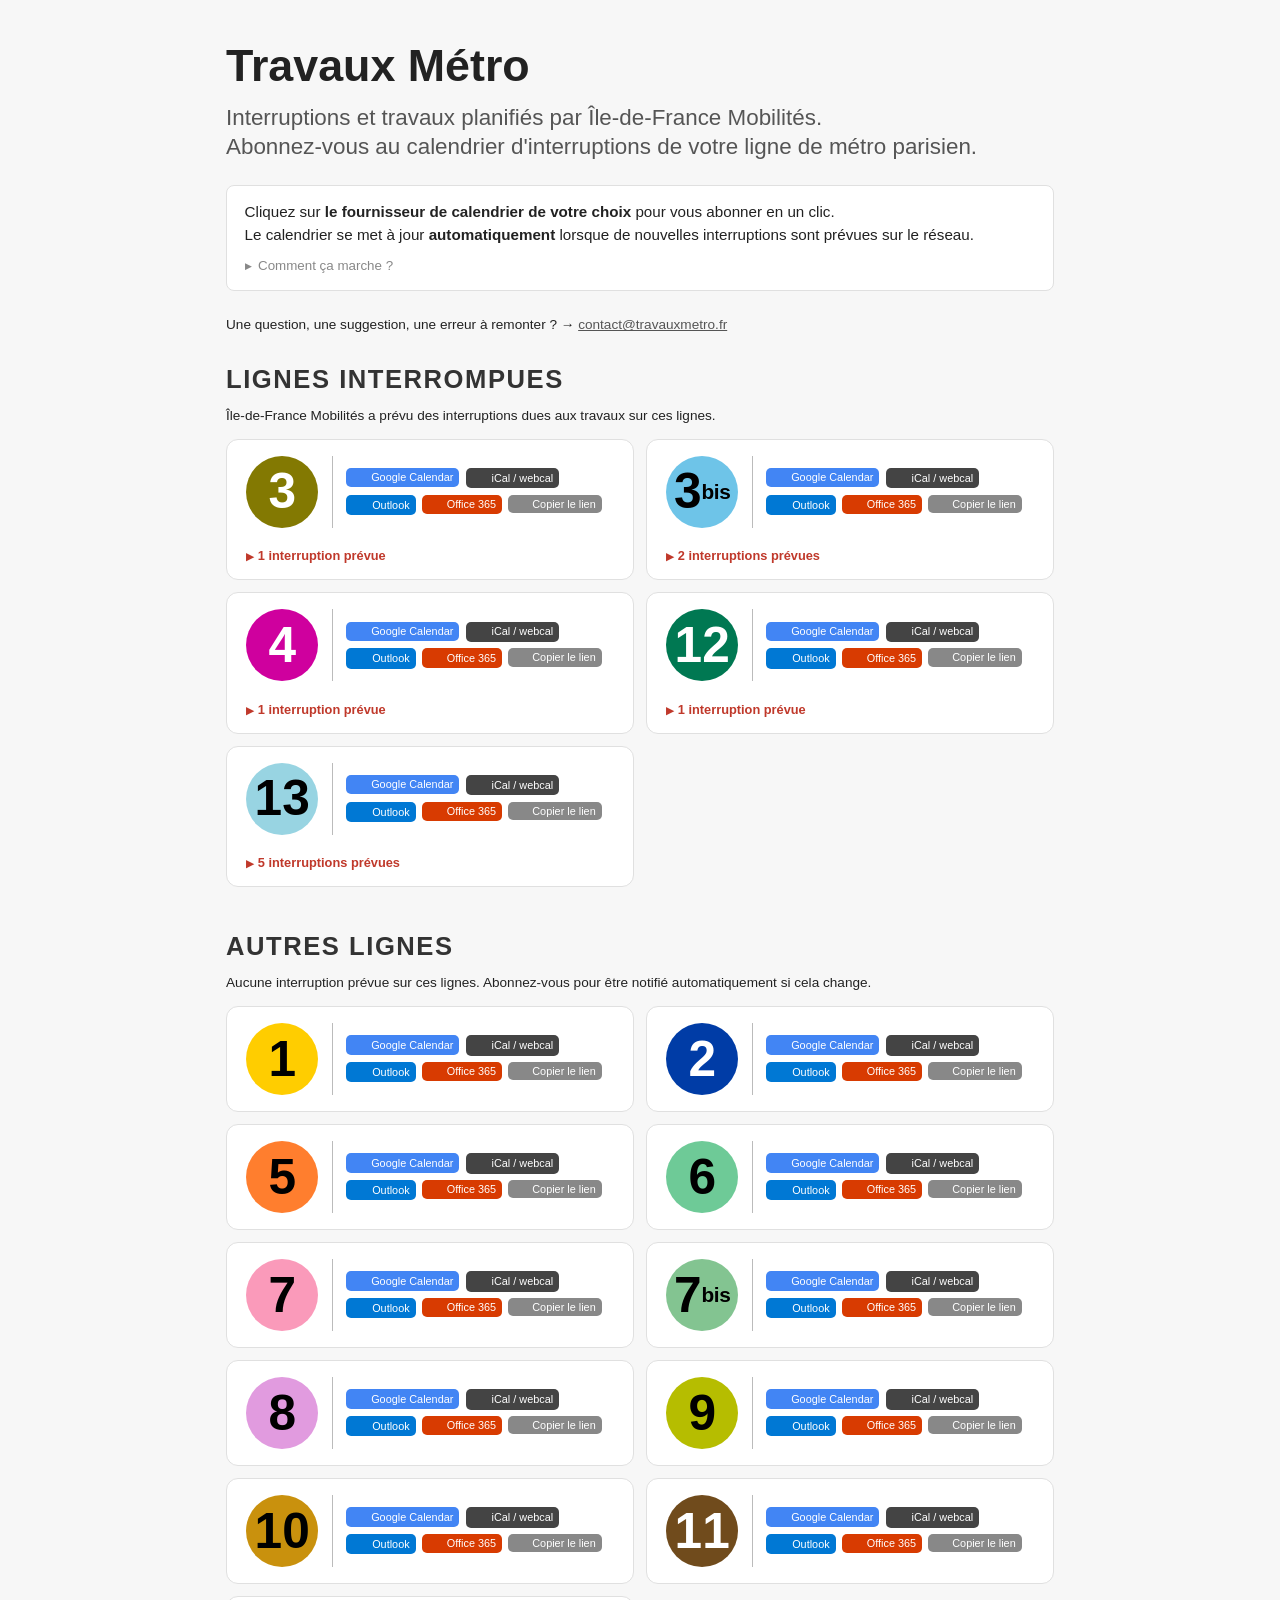
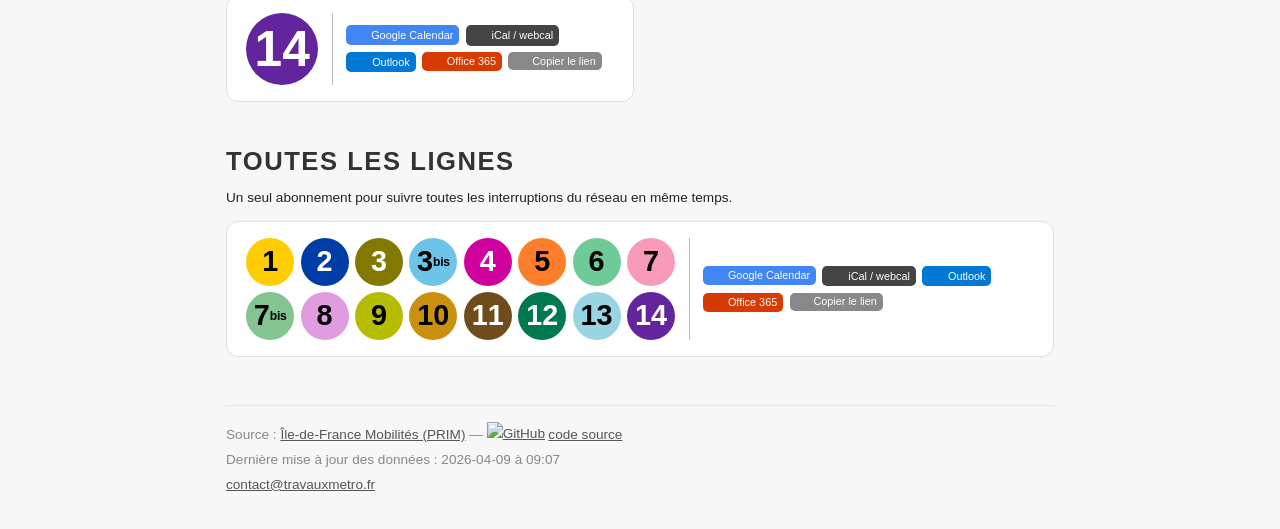
==== public/index.html @ 28d1d3bb "chore: update disruptions 2026-04-09" ====
<!DOCTYPE html>
<html lang="fr">
<head>
  <meta charset="UTF-8">
  <meta name="viewport" content="width=device-width, initial-scale=1.0">
  <title>Travaux Métro à Paris</title>
  <meta name="description" content="Abonnez-vous aux interruptions et travaux planifiés du métro parisien. Calendrier mis à jour automatiquement et quotidiennement pour chaque ligne.">
  <meta name="theme-color" content="#003CA6">
  <link rel="canonical" href="https://travauxmetro.fr/">
  <meta property="og:title" content="Travaux Métro à Paris">
  <meta property="og:description" content="Abonnez-vous aux interruptions et travaux planifiés du métro parisien. Calendrier mis à jour automatiquement et quotidiennement pour chaque ligne.">
  <meta property="og:url" content="https://travauxmetro.fr/">
  <meta property="og:type" content="website">
  <link rel="sitemap" type="application/xml" href="/sitemap.xml">
  <script type="application/ld+json">
  {
    "@context": "https://schema.org",
    "@type": "WebApplication",
    "name": "Travaux Métro Paris",
    "url": "https://travauxmetro.fr",
    "description": "Abonnez-vous aux interruptions et travaux planifiés du métro parisien. Calendrier mis à jour automatiquement et quotidiennement pour chaque ligne.",
    "applicationCategory": "UtilitiesApplication",
    "operatingSystem": "All",
    "offers": { "@type": "Offer", "price": "0", "priceCurrency": "EUR" },
    "inLanguage": "fr",
    "dateModified": "2026-04-09"
  }
  </script>
  <link rel="icon" type="image/svg+xml" href="/favicon/favicon.svg"><link rel="icon" type="image/png" sizes="96x96" href="/favicon/favicon-96x96.png"><link rel="icon" type="image/x-icon" href="/favicon/favicon.ico"><link rel="apple-touch-icon" sizes="180x180" href="/favicon/apple-touch-icon.png"><link rel="manifest" href="/favicon/site.webmanifest">
  <script defer src="https://cloud.umami.is/script.js" data-website-id="ef00b128-53c5-49eb-a0e9-e4da83748a67"></script>
  <style>
    *, *::before, *::after { box-sizing: border-box; }
    body { font-family: -apple-system, BlinkMacSystemFont, "Segoe UI", sans-serif; max-width: 860px; margin: 2rem auto; padding: 0 1rem; color: #222; line-height: 1.5; background: #f7f7f7; }
    h1 { margin-bottom: .25rem; font-size: 2.8rem; }
    .subtitle { color: #555; margin-top: 0; margin-bottom: 1.5rem; font-size: 1.40rem; line-height: 1.3; }
    .meta { color: #888; font-size: .85em; }
    .intro { background: #fff; border: 1px solid #e0e0e0; border-radius: 8px; padding: .9rem 1.1rem; margin-bottom: 1.5rem; font-size: .95em; }
    a { color: #555; }
    a { color: #555; }
    footer { margin-top: 3rem; color: #888; font-size: .85em; border-top: 1px solid #e8e8e8; padding-top: 1rem; line-height: 1.8; }
    .badge { display: inline-flex; align-items: center; justify-content: center; border-radius: 50%; font-weight: 700; font-size: 3.1rem; width: 4.5rem; height: 4.5rem; flex-shrink: 0; }
    .line-header { display: flex; align-items: center; gap: .85rem; }
    .line-vsep { width: 1px; background: #bbb; align-self: stretch; flex-shrink: 0; min-height: 2rem; }
    .line-actions { display: flex; align-items: flex-start; align-content: flex-start; gap: .4rem; flex-wrap: wrap; flex: 1; }
    .sub-btn.copy { background: #888; color: #fff; }
    .sub-btn.copy:hover { background: #666; }
    .sub-btn.copy.copied { background: #2e7d32; justify-content: center; }
    .sub-btn { display: inline-flex; align-items: center; cursor: pointer; border: none; border-radius: 5px; padding: .2em .55em; font-size: .68em; margin: 0; text-decoration: none; white-space: nowrap; font-family: inherit; line-height: 1; }
    .sub-btn.webcal { background: #444; color: #fff; }
    .sub-btn.webcal:hover { background: #222; }
    .sub-btn.outlook { background: #0078d4; color: #fff; }
    .sub-btn.outlook:hover { background: #005fa3; }
    .sub-btn.o365 { background: #D83B01; color: #fff; }
    .sub-btn.o365:hover { background: #b03000; }
    .sub-btn.google { background: #4285F4; color: #fff; }
    .sub-btn.google:hover { background: #2b6fd4; }
    .section-title { font-size: 1.6rem; font-weight: 700; color: #333; text-transform: uppercase; letter-spacing: .06em; margin: 1.5rem 0 .75rem; }
    .lines-grid { display: grid; grid-template-columns: repeat(2, 1fr); gap: .75rem; }
    @media (max-width: 600px) { .lines-grid { grid-template-columns: 1fr; } }
    .line-row { background: #fff; border: 1px solid #e0e0e0; border-radius: 12px; padding: 1rem 1.2rem; }
    .section-note { font-size: .85em; color: #222; margin: -.25rem 0 .75rem; }
    .contact-hint { font-size: .85em; color: #222; margin: 0 0 1.5rem; }
    .quiet { color: #aaa; font-size: .85em; margin: .5rem 0 0; }
    details { margin-top: .6rem; }
    details summary { cursor: pointer; font-size: .88em; color: #555; font-weight: 600; list-style: none; display: flex; align-items: center; gap: .4rem; user-select: none; }
    details summary::before { content: "▶"; font-size: .7em; transition: transform .15s; }
    details[open] summary::before { transform: rotate(90deg); }
    @keyframes redglow { 0%, 100% { color: #8b1a1a; } 50% { color: #e53935; } }
    .dis-btn { background: none; border: none; cursor: pointer; font-family: inherit; font-size: .8em; font-weight: 600; color: #c0392b; padding: 1.6em 0 0; display: block; animation: redglow 3s ease-in-out infinite; }
    .dis-btn:hover { text-decoration: underline; }
    .dis-dialog { border: none; border-radius: 14px; padding: 1.5rem; max-width: 640px; width: calc(100vw - 2rem); box-shadow: 0 8px 40px rgba(0,0,0,.18); position: fixed; inset: 0; margin: auto; height: fit-content; overflow-y: auto; max-height: 90vh; overscroll-behavior: contain; -webkit-overflow-scrolling: touch; }
    .dis-dialog[open] { animation: dialogIn .25s cubic-bezier(0.16,1,0.3,1) forwards; }
    @keyframes dialogIn { from { opacity: 0; transform: scale(.95); } to { opacity: 1; transform: scale(1); } }
    .dis-dialog::backdrop { background: rgba(0,0,0,.45); animation: backdropIn .25s ease forwards; }
    @keyframes backdropIn { from { opacity: 0; } to { opacity: 1; } }
    .dis-close { position: absolute; top: .85rem; right: .85rem; background: none; border: none; cursor: pointer; font-size: 1.4rem; color: #999; padding: .2rem .45rem; border-radius: 5px; line-height: 1; }
    .dis-close:hover { background: #f0f0f0; color: #333; }
    .dis-dialog-title { font-weight: 700; font-size: 1.05rem; margin: 0 0 .1rem; color: #333; }
    .dis-dialog-subtitle { font-size: .9rem; color: #666; margin: 0 0 1rem; }
    .cards { display: grid; grid-template-columns: repeat(auto-fill, minmax(260px, 1fr)); gap: .75rem; }
    .dis-card { background: #fafafa; border: 1px solid #e8e8e8; border-radius: 10px; padding: .9rem; }
    .card-title { font-weight: 600; font-size: .9em; margin-bottom: .4rem; }
    .period { font-size: .8em; color: #555; margin: .15rem 0; }
    .stops { font-size: .8em; color: #333; margin-top: .35rem; }
    .message { font-size: .78em; color: #666; margin-top: .45rem; border-top: 1px solid #eee; padding-top: .35rem; white-space: pre-wrap; }
    .note { font-size: .82em; color: #666; font-style: italic; margin: .5rem 0 .5rem; }
    .all-badges { display: grid; grid-template-columns: repeat(8, auto); gap: .4rem; margin-bottom: 0; justify-content: start; }
    .all-badges .badge { width: 3rem; height: 3rem; font-size: 1.8rem; }
    @media (max-width: 600px) { .all-badges { grid-template-columns: repeat(4, auto); gap: .3rem; } .all-badges .badge { width: 2.4rem; height: 2.4rem; font-size: 1.3rem; } }
    section { margin-bottom: 2.5rem; }
    @keyframes fadein { from { opacity: 0; transform: translateY(-8px); } to { opacity: 1; transform: translateY(0); } }
    .dis-dialog .cards, .dis-dialog .note { animation: fadein .2s ease; }
  </style>
</head>
<body>
  <h1>Travaux Métro</h1>
  <p class="subtitle">Interruptions et travaux planifiés par Île-de-France Mobilités.</br>Abonnez-vous au calendrier d'interruptions de votre ligne de métro parisien.</p>

  <div class="intro">
    Cliquez sur <strong>le fournisseur de calendrier de votre choix</strong> pour vous abonner en un clic.</br>
    Le calendrier se met à jour <strong>automatiquement</strong> lorsque de nouvelles interruptions sont prévues sur le réseau.
    <details style="margin-top:.6rem">
      <summary style="color:#888;font-weight:500">Comment ça marche ?</summary>
      <p style="margin:.5rem 0 0;font-size:.88em;color:#555">
        Un abonnement <a href="https://fr.wikipedia.org/wiki/ICalendar" target="_blank" rel="noopener" style="color:#555">iCalendar (aussi abrégé iCal)</a> est un calendrier en lecture seule hébergé sur Internet que votre application de calendrier récupère à intervale régulier.
        Les événements apparaissent directement dans votre agenda, sans compte supplémentaire à créer.
        Dès que de nouvelles interruptions sont prévues et publiées par Île-de-France Mobilités, elles se synchronisent automatiquement.
      </p>
    </details>
  </div>

  <p class="contact-hint">Une question, une suggestion, une erreur à remonter ? <span style="white-space:nowrap">→ <a href="mailto:contact@travauxmetro.fr">contact@travauxmetro.fr</a></span></p>

  
  <section>
    <h2 class="section-title">Lignes interrompues</h2>
    <p class="section-note">Île-de-France Mobilités a prévu des interruptions dues aux travaux sur ces lignes.</p>
    <div class="lines-grid">
    <div class="line-row" data-line="3">
      <div class="line-header">
        <span class="badge" style="background:#837902;color:#FFFFFF">3</span>
        <div class="line-vsep"></div>
        <div class="line-actions"><a class="sub-btn google" href="https://calendar.google.com/calendar/render?cid=webcal%3A%2F%2Ftravauxmetro.fr%2Fligne-3.ics" target="_blank" rel="noopener" data-umami-event="subscribe-google" data-umami-event-line="3"><img src="/icons/googlecalendar.svg" width="15" height="15" alt="" style="margin-right:.35em;flex-shrink:0">Google Calendar</a><a class="sub-btn webcal" href="webcal://travauxmetro.fr/ligne-3.ics" data-umami-event="subscribe-webcal" data-umami-event-line="3"><img src="/icons/apple.svg" width="16" height="16" alt="" style="margin-right:.35em;flex-shrink:0">iCal / webcal</a><a class="sub-btn outlook" href="https://outlook.live.com/calendar/0/addfromweb?url=https%3A%2F%2Ftravauxmetro.fr%2Fligne-3.ics" target="_blank" rel="noopener" data-umami-event="subscribe-outlook" data-umami-event-line="3"><img src="/icons/outlook.svg" width="16" height="16" alt="" style="margin-right:.35em;flex-shrink:0">Outlook</a><a class="sub-btn o365" href="https://outlook.office.com/calendar/addfromweb?url=https%3A%2F%2Ftravauxmetro.fr%2Fligne-3.ics" target="_blank" rel="noopener" data-umami-event="subscribe-o365" data-umami-event-line="3"><img src="/icons/office365.svg" width="15" height="15" alt="" style="margin-right:.35em;flex-shrink:0">Office 365</a><button class="sub-btn copy" onclick="copyUrl('https://travauxmetro.fr/ligne-3.ics',this)" data-umami-event="copy-url" data-umami-event-line="3"><img src="/icons/copy.svg" width="14" height="14" alt="" style="margin-right:.35em;flex-shrink:0">Copier le lien</button></div>
      </div>
      <button class="dis-btn" data-dialog="dis-3" data-umami-event="accordion-open" data-umami-event-line="3"><span style="font-size:.8em">▶</span> 1 interruption prévue</button>
    <dialog id="dis-3" class="dis-dialog">
      <button class="dis-close" autofocus onclick="this.closest('dialog').close()">✕</button>
      <p class="dis-dialog-title">Ligne 3</p>
      <p class="dis-dialog-subtitle">1 interruption prévue</p>
      <div class="cards">
          <div class="dis-card">
            <div class="card-title">Métro 3 : Travaux - Trafic interrompu</div>
            <div class="period">📅 08-04-2026 → 12-05-2026</div><div class="stops">🚉 Gallieni, Gambetta, Porte de Bagnolet</div><div class="message">Jusqu'au 12 mai inclus, le trafic est interrompu entre Gallieni et Gambetta en raison de travaux. Bus de remplacement.</div>
          </div></div>
    </dialog>
    </div>
    <div class="line-row" data-line="3B">
      <div class="line-header">
        <span class="badge" style="background:#6EC4E8;color:#000000">3<span style="font-size:.42em;letter-spacing:-.02em">bis</span></span>
        <div class="line-vsep"></div>
        <div class="line-actions"><a class="sub-btn google" href="https://calendar.google.com/calendar/render?cid=webcal%3A%2F%2Ftravauxmetro.fr%2Fligne-3B.ics" target="_blank" rel="noopener" data-umami-event="subscribe-google" data-umami-event-line="3B"><img src="/icons/googlecalendar.svg" width="15" height="15" alt="" style="margin-right:.35em;flex-shrink:0">Google Calendar</a><a class="sub-btn webcal" href="webcal://travauxmetro.fr/ligne-3B.ics" data-umami-event="subscribe-webcal" data-umami-event-line="3B"><img src="/icons/apple.svg" width="16" height="16" alt="" style="margin-right:.35em;flex-shrink:0">iCal / webcal</a><a class="sub-btn outlook" href="https://outlook.live.com/calendar/0/addfromweb?url=https%3A%2F%2Ftravauxmetro.fr%2Fligne-3B.ics" target="_blank" rel="noopener" data-umami-event="subscribe-outlook" data-umami-event-line="3B"><img src="/icons/outlook.svg" width="16" height="16" alt="" style="margin-right:.35em;flex-shrink:0">Outlook</a><a class="sub-btn o365" href="https://outlook.office.com/calendar/addfromweb?url=https%3A%2F%2Ftravauxmetro.fr%2Fligne-3B.ics" target="_blank" rel="noopener" data-umami-event="subscribe-o365" data-umami-event-line="3B"><img src="/icons/office365.svg" width="15" height="15" alt="" style="margin-right:.35em;flex-shrink:0">Office 365</a><button class="sub-btn copy" onclick="copyUrl('https://travauxmetro.fr/ligne-3B.ics',this)" data-umami-event="copy-url" data-umami-event-line="3B"><img src="/icons/copy.svg" width="14" height="14" alt="" style="margin-right:.35em;flex-shrink:0">Copier le lien</button></div>
      </div>
      <button class="dis-btn" data-dialog="dis-3B" data-umami-event="accordion-open" data-umami-event-line="3B"><span style="font-size:.8em">▶</span> 2 interruptions prévues</button>
    <dialog id="dis-3B" class="dis-dialog">
      <button class="dis-close" autofocus onclick="this.closest('dialog').close()">✕</button>
      <p class="dis-dialog-title">Ligne 3B</p>
      <p class="dis-dialog-subtitle">2 interruptions prévues</p>
      <div class="cards">
          <div class="dis-card">
            <div class="card-title">Métro 3B : Travaux - Trafic interrompu</div>
            <div class="period">📅 12-04-2026 22:15 → 13-04-2026 02:00</div><div class="period">📅 19-04-2026 22:15 → 20-04-2026 02:00</div><div class="period">📅 26-04-2026 22:15 → 27-04-2026 02:00</div><div class="period">📅 03-05-2026 22:15 → 04-05-2026 02:00</div><div class="period">📅 10-05-2026 22:15 → 11-05-2026 02:00</div><div class="message">Du 12 avril au 10 mai inclus, le dimanche dès 22:15, le trafic sera interrompu sur toute la ligne en raison de travaux.</div>
          </div>
          <div class="dis-card">
            <div class="card-title">Métro 3B : Travaux - Trafic interrompu</div>
            <div class="period">📅 16-05-2026 → 21-05-2026</div><div class="message">Du 16 mai au 21 mai inclus, le trafic sera interrompu sur toute la ligne en raison de travaux.</div>
          </div></div>
    </dialog>
    </div>
    <div class="line-row" data-line="4">
      <div class="line-header">
        <span class="badge" style="background:#CF009E;color:#FFFFFF">4</span>
        <div class="line-vsep"></div>
        <div class="line-actions"><a class="sub-btn google" href="https://calendar.google.com/calendar/render?cid=webcal%3A%2F%2Ftravauxmetro.fr%2Fligne-4.ics" target="_blank" rel="noopener" data-umami-event="subscribe-google" data-umami-event-line="4"><img src="/icons/googlecalendar.svg" width="15" height="15" alt="" style="margin-right:.35em;flex-shrink:0">Google Calendar</a><a class="sub-btn webcal" href="webcal://travauxmetro.fr/ligne-4.ics" data-umami-event="subscribe-webcal" data-umami-event-line="4"><img src="/icons/apple.svg" width="16" height="16" alt="" style="margin-right:.35em;flex-shrink:0">iCal / webcal</a><a class="sub-btn outlook" href="https://outlook.live.com/calendar/0/addfromweb?url=https%3A%2F%2Ftravauxmetro.fr%2Fligne-4.ics" target="_blank" rel="noopener" data-umami-event="subscribe-outlook" data-umami-event-line="4"><img src="/icons/outlook.svg" width="16" height="16" alt="" style="margin-right:.35em;flex-shrink:0">Outlook</a><a class="sub-btn o365" href="https://outlook.office.com/calendar/addfromweb?url=https%3A%2F%2Ftravauxmetro.fr%2Fligne-4.ics" target="_blank" rel="noopener" data-umami-event="subscribe-o365" data-umami-event-line="4"><img src="/icons/office365.svg" width="15" height="15" alt="" style="margin-right:.35em;flex-shrink:0">Office 365</a><button class="sub-btn copy" onclick="copyUrl('https://travauxmetro.fr/ligne-4.ics',this)" data-umami-event="copy-url" data-umami-event-line="4"><img src="/icons/copy.svg" width="14" height="14" alt="" style="margin-right:.35em;flex-shrink:0">Copier le lien</button></div>
      </div>
      <button class="dis-btn" data-dialog="dis-4" data-umami-event="accordion-open" data-umami-event-line="4"><span style="font-size:.8em">▶</span> 1 interruption prévue</button>
    <dialog id="dis-4" class="dis-dialog">
      <button class="dis-close" autofocus onclick="this.closest('dialog').close()">✕</button>
      <p class="dis-dialog-title">Ligne 4</p>
      <p class="dis-dialog-subtitle">1 interruption prévue</p>
      <div class="cards">
          <div class="dis-card">
            <div class="card-title">Métro 4 : Travaux d'entretien - Trafic interrompu</div>
            <div class="period">📅 20-04-2026 → 01-05-2026</div><div class="message">Du 20 avril au 1er mai inclus, le trafic sera interrompu entre Châtelet et Barbès - Rochechouart en raison de travaux d'entretien.</div>
          </div></div>
    </dialog>
    </div>
    <div class="line-row" data-line="12">
      <div class="line-header">
        <span class="badge" style="background:#007852;color:#FFFFFF">12</span>
        <div class="line-vsep"></div>
        <div class="line-actions"><a class="sub-btn google" href="https://calendar.google.com/calendar/render?cid=webcal%3A%2F%2Ftravauxmetro.fr%2Fligne-12.ics" target="_blank" rel="noopener" data-umami-event="subscribe-google" data-umami-event-line="12"><img src="/icons/googlecalendar.svg" width="15" height="15" alt="" style="margin-right:.35em;flex-shrink:0">Google Calendar</a><a class="sub-btn webcal" href="webcal://travauxmetro.fr/ligne-12.ics" data-umami-event="subscribe-webcal" data-umami-event-line="12"><img src="/icons/apple.svg" width="16" height="16" alt="" style="margin-right:.35em;flex-shrink:0">iCal / webcal</a><a class="sub-btn outlook" href="https://outlook.live.com/calendar/0/addfromweb?url=https%3A%2F%2Ftravauxmetro.fr%2Fligne-12.ics" target="_blank" rel="noopener" data-umami-event="subscribe-outlook" data-umami-event-line="12"><img src="/icons/outlook.svg" width="16" height="16" alt="" style="margin-right:.35em;flex-shrink:0">Outlook</a><a class="sub-btn o365" href="https://outlook.office.com/calendar/addfromweb?url=https%3A%2F%2Ftravauxmetro.fr%2Fligne-12.ics" target="_blank" rel="noopener" data-umami-event="subscribe-o365" data-umami-event-line="12"><img src="/icons/office365.svg" width="15" height="15" alt="" style="margin-right:.35em;flex-shrink:0">Office 365</a><button class="sub-btn copy" onclick="copyUrl('https://travauxmetro.fr/ligne-12.ics',this)" data-umami-event="copy-url" data-umami-event-line="12"><img src="/icons/copy.svg" width="14" height="14" alt="" style="margin-right:.35em;flex-shrink:0">Copier le lien</button></div>
      </div>
      <button class="dis-btn" data-dialog="dis-12" data-umami-event="accordion-open" data-umami-event-line="12"><span style="font-size:.8em">▶</span> 1 interruption prévue</button>
    <dialog id="dis-12" class="dis-dialog">
      <button class="dis-close" autofocus onclick="this.closest('dialog').close()">✕</button>
      <p class="dis-dialog-title">Ligne 12</p>
      <p class="dis-dialog-subtitle">1 interruption prévue</p>
      <div class="cards">
          <div class="dis-card">
            <div class="card-title">Métro 12 : Travaux de modernisation - Trafic interrompu</div>
            <div class="period">📅 05-04-2026 22:00 → 06-04-2026 02:00</div><div class="period">📅 12-04-2026 22:00 → 13-04-2026 02:00</div><div class="message">Jusqu'au 12 avril inclus, le dimanche dès 22:00, le trafic est interrompu sur toute la ligne en raison de travaux de modernisation.</div>
          </div></div>
    </dialog>
    </div>
    <div class="line-row" data-line="13">
      <div class="line-header">
        <span class="badge" style="background:#98D4E2;color:#000000">13</span>
        <div class="line-vsep"></div>
        <div class="line-actions"><a class="sub-btn google" href="https://calendar.google.com/calendar/render?cid=webcal%3A%2F%2Ftravauxmetro.fr%2Fligne-13.ics" target="_blank" rel="noopener" data-umami-event="subscribe-google" data-umami-event-line="13"><img src="/icons/googlecalendar.svg" width="15" height="15" alt="" style="margin-right:.35em;flex-shrink:0">Google Calendar</a><a class="sub-btn webcal" href="webcal://travauxmetro.fr/ligne-13.ics" data-umami-event="subscribe-webcal" data-umami-event-line="13"><img src="/icons/apple.svg" width="16" height="16" alt="" style="margin-right:.35em;flex-shrink:0">iCal / webcal</a><a class="sub-btn outlook" href="https://outlook.live.com/calendar/0/addfromweb?url=https%3A%2F%2Ftravauxmetro.fr%2Fligne-13.ics" target="_blank" rel="noopener" data-umami-event="subscribe-outlook" data-umami-event-line="13"><img src="/icons/outlook.svg" width="16" height="16" alt="" style="margin-right:.35em;flex-shrink:0">Outlook</a><a class="sub-btn o365" href="https://outlook.office.com/calendar/addfromweb?url=https%3A%2F%2Ftravauxmetro.fr%2Fligne-13.ics" target="_blank" rel="noopener" data-umami-event="subscribe-o365" data-umami-event-line="13"><img src="/icons/office365.svg" width="15" height="15" alt="" style="margin-right:.35em;flex-shrink:0">Office 365</a><button class="sub-btn copy" onclick="copyUrl('https://travauxmetro.fr/ligne-13.ics',this)" data-umami-event="copy-url" data-umami-event-line="13"><img src="/icons/copy.svg" width="14" height="14" alt="" style="margin-right:.35em;flex-shrink:0">Copier le lien</button></div>
      </div>
      <button class="dis-btn" data-dialog="dis-13" data-umami-event="accordion-open" data-umami-event-line="13"><span style="font-size:.8em">▶</span> 5 interruptions prévues</button>
    <dialog id="dis-13" class="dis-dialog">
      <button class="dis-close" autofocus onclick="this.closest('dialog').close()">✕</button>
      <p class="dis-dialog-title">Ligne 13</p>
      <p class="dis-dialog-subtitle">5 interruptions prévues</p>
      <div class="cards">
          <div class="dis-card">
            <div class="card-title">Métro 13 : Travaux - Trafic interrompu</div>
            <div class="period">📅 03-05-2026 04:45 → 03-05-2026 12:00</div><div class="message">Les dimanches 3 et 17 mai ainsi que les 7 et 28 juin, jusqu'à 12 heures, le trafic est interrompu sur l'ensemble de la ligne en raison de travaux de modernisation.</div>
          </div>
          <div class="dis-card">
            <div class="card-title">Métro 13 : Travaux - Trafic interrompu</div>
            <div class="period">📅 28-06-2026 04:45 → 28-06-2026 12:00</div><div class="message">Le 28 juin jusqu'à 12:00, le trafic sera interrompu sur toute la ligne en raison de travaux.</div>
          </div>
          <div class="dis-card">
            <div class="card-title">Métro 13 : Travaux - Trafic interrompu</div>
            <div class="period">📅 17-05-2026 04:45 → 17-05-2026 12:00</div><div class="message">Le dimanche 17 mai ainsi que les 7 et 28 juin, jusqu'à 12 heures, le trafic est interrompu sur l'ensemble de la ligne en raison de travaux de modernisation.</div>
          </div>
          <div class="dis-card">
            <div class="card-title">Métro 13 : Travaux de modernisation - Arrêt non desservi</div>
            <div class="period">📅 09-04-2026 → 12-04-2026</div><div class="stops">🚉 Plaisance</div><div class="message">Jusqu'au 12 avril inclus, l'arrêt n'est pas desservi à Plaisance en raison de travaux de modernisation</div>
          </div>
          <div class="dis-card">
            <div class="card-title">Métro 13 : Travaux - Trafic interrompu</div>
            <div class="period">📅 07-06-2026 04:45 → 07-06-2026 12:00</div><div class="message">Les dimanches 7 et 28 juin, jusqu'à 12 heures, le trafic est interrompu sur l'ensemble de la ligne en raison de travaux de modernisation.</div>
          </div></div>
    </dialog>
    </div></div>
  </section>
  
  <section>
    <h2 class="section-title">Autres lignes</h2>
    <p class="section-note">Aucune interruption prévue sur ces lignes. Abonnez-vous pour être notifié automatiquement si cela change.</p>
    <div class="lines-grid">
    <div class="line-row">
      <div class="line-header">
        <span class="badge" style="background:#FFCD00;color:#000000">1</span>
        <div class="line-vsep"></div>
        <div class="line-actions"><a class="sub-btn google" href="https://calendar.google.com/calendar/render?cid=webcal%3A%2F%2Ftravauxmetro.fr%2Fligne-1.ics" target="_blank" rel="noopener" data-umami-event="subscribe-google" data-umami-event-line="1"><img src="/icons/googlecalendar.svg" width="15" height="15" alt="" style="margin-right:.35em;flex-shrink:0">Google Calendar</a><a class="sub-btn webcal" href="webcal://travauxmetro.fr/ligne-1.ics" data-umami-event="subscribe-webcal" data-umami-event-line="1"><img src="/icons/apple.svg" width="16" height="16" alt="" style="margin-right:.35em;flex-shrink:0">iCal / webcal</a><a class="sub-btn outlook" href="https://outlook.live.com/calendar/0/addfromweb?url=https%3A%2F%2Ftravauxmetro.fr%2Fligne-1.ics" target="_blank" rel="noopener" data-umami-event="subscribe-outlook" data-umami-event-line="1"><img src="/icons/outlook.svg" width="16" height="16" alt="" style="margin-right:.35em;flex-shrink:0">Outlook</a><a class="sub-btn o365" href="https://outlook.office.com/calendar/addfromweb?url=https%3A%2F%2Ftravauxmetro.fr%2Fligne-1.ics" target="_blank" rel="noopener" data-umami-event="subscribe-o365" data-umami-event-line="1"><img src="/icons/office365.svg" width="15" height="15" alt="" style="margin-right:.35em;flex-shrink:0">Office 365</a><button class="sub-btn copy" onclick="copyUrl('https://travauxmetro.fr/ligne-1.ics',this)" data-umami-event="copy-url" data-umami-event-line="1"><img src="/icons/copy.svg" width="14" height="14" alt="" style="margin-right:.35em;flex-shrink:0">Copier le lien</button></div>
      </div>
    </div>
    <div class="line-row">
      <div class="line-header">
        <span class="badge" style="background:#003CA6;color:#FFFFFF">2</span>
        <div class="line-vsep"></div>
        <div class="line-actions"><a class="sub-btn google" href="https://calendar.google.com/calendar/render?cid=webcal%3A%2F%2Ftravauxmetro.fr%2Fligne-2.ics" target="_blank" rel="noopener" data-umami-event="subscribe-google" data-umami-event-line="2"><img src="/icons/googlecalendar.svg" width="15" height="15" alt="" style="margin-right:.35em;flex-shrink:0">Google Calendar</a><a class="sub-btn webcal" href="webcal://travauxmetro.fr/ligne-2.ics" data-umami-event="subscribe-webcal" data-umami-event-line="2"><img src="/icons/apple.svg" width="16" height="16" alt="" style="margin-right:.35em;flex-shrink:0">iCal / webcal</a><a class="sub-btn outlook" href="https://outlook.live.com/calendar/0/addfromweb?url=https%3A%2F%2Ftravauxmetro.fr%2Fligne-2.ics" target="_blank" rel="noopener" data-umami-event="subscribe-outlook" data-umami-event-line="2"><img src="/icons/outlook.svg" width="16" height="16" alt="" style="margin-right:.35em;flex-shrink:0">Outlook</a><a class="sub-btn o365" href="https://outlook.office.com/calendar/addfromweb?url=https%3A%2F%2Ftravauxmetro.fr%2Fligne-2.ics" target="_blank" rel="noopener" data-umami-event="subscribe-o365" data-umami-event-line="2"><img src="/icons/office365.svg" width="15" height="15" alt="" style="margin-right:.35em;flex-shrink:0">Office 365</a><button class="sub-btn copy" onclick="copyUrl('https://travauxmetro.fr/ligne-2.ics',this)" data-umami-event="copy-url" data-umami-event-line="2"><img src="/icons/copy.svg" width="14" height="14" alt="" style="margin-right:.35em;flex-shrink:0">Copier le lien</button></div>
      </div>
    </div>
    <div class="line-row">
      <div class="line-header">
        <span class="badge" style="background:#FF7E2E;color:#000000">5</span>
        <div class="line-vsep"></div>
        <div class="line-actions"><a class="sub-btn google" href="https://calendar.google.com/calendar/render?cid=webcal%3A%2F%2Ftravauxmetro.fr%2Fligne-5.ics" target="_blank" rel="noopener" data-umami-event="subscribe-google" data-umami-event-line="5"><img src="/icons/googlecalendar.svg" width="15" height="15" alt="" style="margin-right:.35em;flex-shrink:0">Google Calendar</a><a class="sub-btn webcal" href="webcal://travauxmetro.fr/ligne-5.ics" data-umami-event="subscribe-webcal" data-umami-event-line="5"><img src="/icons/apple.svg" width="16" height="16" alt="" style="margin-right:.35em;flex-shrink:0">iCal / webcal</a><a class="sub-btn outlook" href="https://outlook.live.com/calendar/0/addfromweb?url=https%3A%2F%2Ftravauxmetro.fr%2Fligne-5.ics" target="_blank" rel="noopener" data-umami-event="subscribe-outlook" data-umami-event-line="5"><img src="/icons/outlook.svg" width="16" height="16" alt="" style="margin-right:.35em;flex-shrink:0">Outlook</a><a class="sub-btn o365" href="https://outlook.office.com/calendar/addfromweb?url=https%3A%2F%2Ftravauxmetro.fr%2Fligne-5.ics" target="_blank" rel="noopener" data-umami-event="subscribe-o365" data-umami-event-line="5"><img src="/icons/office365.svg" width="15" height="15" alt="" style="margin-right:.35em;flex-shrink:0">Office 365</a><button class="sub-btn copy" onclick="copyUrl('https://travauxmetro.fr/ligne-5.ics',this)" data-umami-event="copy-url" data-umami-event-line="5"><img src="/icons/copy.svg" width="14" height="14" alt="" style="margin-right:.35em;flex-shrink:0">Copier le lien</button></div>
      </div>
    </div>
    <div class="line-row">
      <div class="line-header">
        <span class="badge" style="background:#6ECA97;color:#000000">6</span>
        <div class="line-vsep"></div>
        <div class="line-actions"><a class="sub-btn google" href="https://calendar.google.com/calendar/render?cid=webcal%3A%2F%2Ftravauxmetro.fr%2Fligne-6.ics" target="_blank" rel="noopener" data-umami-event="subscribe-google" data-umami-event-line="6"><img src="/icons/googlecalendar.svg" width="15" height="15" alt="" style="margin-right:.35em;flex-shrink:0">Google Calendar</a><a class="sub-btn webcal" href="webcal://travauxmetro.fr/ligne-6.ics" data-umami-event="subscribe-webcal" data-umami-event-line="6"><img src="/icons/apple.svg" width="16" height="16" alt="" style="margin-right:.35em;flex-shrink:0">iCal / webcal</a><a class="sub-btn outlook" href="https://outlook.live.com/calendar/0/addfromweb?url=https%3A%2F%2Ftravauxmetro.fr%2Fligne-6.ics" target="_blank" rel="noopener" data-umami-event="subscribe-outlook" data-umami-event-line="6"><img src="/icons/outlook.svg" width="16" height="16" alt="" style="margin-right:.35em;flex-shrink:0">Outlook</a><a class="sub-btn o365" href="https://outlook.office.com/calendar/addfromweb?url=https%3A%2F%2Ftravauxmetro.fr%2Fligne-6.ics" target="_blank" rel="noopener" data-umami-event="subscribe-o365" data-umami-event-line="6"><img src="/icons/office365.svg" width="15" height="15" alt="" style="margin-right:.35em;flex-shrink:0">Office 365</a><button class="sub-btn copy" onclick="copyUrl('https://travauxmetro.fr/ligne-6.ics',this)" data-umami-event="copy-url" data-umami-event-line="6"><img src="/icons/copy.svg" width="14" height="14" alt="" style="margin-right:.35em;flex-shrink:0">Copier le lien</button></div>
      </div>
    </div>
    <div class="line-row">
      <div class="line-header">
        <span class="badge" style="background:#FA9ABA;color:#000000">7</span>
        <div class="line-vsep"></div>
        <div class="line-actions"><a class="sub-btn google" href="https://calendar.google.com/calendar/render?cid=webcal%3A%2F%2Ftravauxmetro.fr%2Fligne-7.ics" target="_blank" rel="noopener" data-umami-event="subscribe-google" data-umami-event-line="7"><img src="/icons/googlecalendar.svg" width="15" height="15" alt="" style="margin-right:.35em;flex-shrink:0">Google Calendar</a><a class="sub-btn webcal" href="webcal://travauxmetro.fr/ligne-7.ics" data-umami-event="subscribe-webcal" data-umami-event-line="7"><img src="/icons/apple.svg" width="16" height="16" alt="" style="margin-right:.35em;flex-shrink:0">iCal / webcal</a><a class="sub-btn outlook" href="https://outlook.live.com/calendar/0/addfromweb?url=https%3A%2F%2Ftravauxmetro.fr%2Fligne-7.ics" target="_blank" rel="noopener" data-umami-event="subscribe-outlook" data-umami-event-line="7"><img src="/icons/outlook.svg" width="16" height="16" alt="" style="margin-right:.35em;flex-shrink:0">Outlook</a><a class="sub-btn o365" href="https://outlook.office.com/calendar/addfromweb?url=https%3A%2F%2Ftravauxmetro.fr%2Fligne-7.ics" target="_blank" rel="noopener" data-umami-event="subscribe-o365" data-umami-event-line="7"><img src="/icons/office365.svg" width="15" height="15" alt="" style="margin-right:.35em;flex-shrink:0">Office 365</a><button class="sub-btn copy" onclick="copyUrl('https://travauxmetro.fr/ligne-7.ics',this)" data-umami-event="copy-url" data-umami-event-line="7"><img src="/icons/copy.svg" width="14" height="14" alt="" style="margin-right:.35em;flex-shrink:0">Copier le lien</button></div>
      </div>
    </div>
    <div class="line-row">
      <div class="line-header">
        <span class="badge" style="background:#83C491;color:#000000">7<span style="font-size:.42em;letter-spacing:-.02em">bis</span></span>
        <div class="line-vsep"></div>
        <div class="line-actions"><a class="sub-btn google" href="https://calendar.google.com/calendar/render?cid=webcal%3A%2F%2Ftravauxmetro.fr%2Fligne-7B.ics" target="_blank" rel="noopener" data-umami-event="subscribe-google" data-umami-event-line="7B"><img src="/icons/googlecalendar.svg" width="15" height="15" alt="" style="margin-right:.35em;flex-shrink:0">Google Calendar</a><a class="sub-btn webcal" href="webcal://travauxmetro.fr/ligne-7B.ics" data-umami-event="subscribe-webcal" data-umami-event-line="7B"><img src="/icons/apple.svg" width="16" height="16" alt="" style="margin-right:.35em;flex-shrink:0">iCal / webcal</a><a class="sub-btn outlook" href="https://outlook.live.com/calendar/0/addfromweb?url=https%3A%2F%2Ftravauxmetro.fr%2Fligne-7B.ics" target="_blank" rel="noopener" data-umami-event="subscribe-outlook" data-umami-event-line="7B"><img src="/icons/outlook.svg" width="16" height="16" alt="" style="margin-right:.35em;flex-shrink:0">Outlook</a><a class="sub-btn o365" href="https://outlook.office.com/calendar/addfromweb?url=https%3A%2F%2Ftravauxmetro.fr%2Fligne-7B.ics" target="_blank" rel="noopener" data-umami-event="subscribe-o365" data-umami-event-line="7B"><img src="/icons/office365.svg" width="15" height="15" alt="" style="margin-right:.35em;flex-shrink:0">Office 365</a><button class="sub-btn copy" onclick="copyUrl('https://travauxmetro.fr/ligne-7B.ics',this)" data-umami-event="copy-url" data-umami-event-line="7B"><img src="/icons/copy.svg" width="14" height="14" alt="" style="margin-right:.35em;flex-shrink:0">Copier le lien</button></div>
      </div>
    </div>
    <div class="line-row">
      <div class="line-header">
        <span class="badge" style="background:#E19BDF;color:#000000">8</span>
        <div class="line-vsep"></div>
        <div class="line-actions"><a class="sub-btn google" href="https://calendar.google.com/calendar/render?cid=webcal%3A%2F%2Ftravauxmetro.fr%2Fligne-8.ics" target="_blank" rel="noopener" data-umami-event="subscribe-google" data-umami-event-line="8"><img src="/icons/googlecalendar.svg" width="15" height="15" alt="" style="margin-right:.35em;flex-shrink:0">Google Calendar</a><a class="sub-btn webcal" href="webcal://travauxmetro.fr/ligne-8.ics" data-umami-event="subscribe-webcal" data-umami-event-line="8"><img src="/icons/apple.svg" width="16" height="16" alt="" style="margin-right:.35em;flex-shrink:0">iCal / webcal</a><a class="sub-btn outlook" href="https://outlook.live.com/calendar/0/addfromweb?url=https%3A%2F%2Ftravauxmetro.fr%2Fligne-8.ics" target="_blank" rel="noopener" data-umami-event="subscribe-outlook" data-umami-event-line="8"><img src="/icons/outlook.svg" width="16" height="16" alt="" style="margin-right:.35em;flex-shrink:0">Outlook</a><a class="sub-btn o365" href="https://outlook.office.com/calendar/addfromweb?url=https%3A%2F%2Ftravauxmetro.fr%2Fligne-8.ics" target="_blank" rel="noopener" data-umami-event="subscribe-o365" data-umami-event-line="8"><img src="/icons/office365.svg" width="15" height="15" alt="" style="margin-right:.35em;flex-shrink:0">Office 365</a><button class="sub-btn copy" onclick="copyUrl('https://travauxmetro.fr/ligne-8.ics',this)" data-umami-event="copy-url" data-umami-event-line="8"><img src="/icons/copy.svg" width="14" height="14" alt="" style="margin-right:.35em;flex-shrink:0">Copier le lien</button></div>
      </div>
    </div>
    <div class="line-row">
      <div class="line-header">
        <span class="badge" style="background:#B6BD00;color:#000000">9</span>
        <div class="line-vsep"></div>
        <div class="line-actions"><a class="sub-btn google" href="https://calendar.google.com/calendar/render?cid=webcal%3A%2F%2Ftravauxmetro.fr%2Fligne-9.ics" target="_blank" rel="noopener" data-umami-event="subscribe-google" data-umami-event-line="9"><img src="/icons/googlecalendar.svg" width="15" height="15" alt="" style="margin-right:.35em;flex-shrink:0">Google Calendar</a><a class="sub-btn webcal" href="webcal://travauxmetro.fr/ligne-9.ics" data-umami-event="subscribe-webcal" data-umami-event-line="9"><img src="/icons/apple.svg" width="16" height="16" alt="" style="margin-right:.35em;flex-shrink:0">iCal / webcal</a><a class="sub-btn outlook" href="https://outlook.live.com/calendar/0/addfromweb?url=https%3A%2F%2Ftravauxmetro.fr%2Fligne-9.ics" target="_blank" rel="noopener" data-umami-event="subscribe-outlook" data-umami-event-line="9"><img src="/icons/outlook.svg" width="16" height="16" alt="" style="margin-right:.35em;flex-shrink:0">Outlook</a><a class="sub-btn o365" href="https://outlook.office.com/calendar/addfromweb?url=https%3A%2F%2Ftravauxmetro.fr%2Fligne-9.ics" target="_blank" rel="noopener" data-umami-event="subscribe-o365" data-umami-event-line="9"><img src="/icons/office365.svg" width="15" height="15" alt="" style="margin-right:.35em;flex-shrink:0">Office 365</a><button class="sub-btn copy" onclick="copyUrl('https://travauxmetro.fr/ligne-9.ics',this)" data-umami-event="copy-url" data-umami-event-line="9"><img src="/icons/copy.svg" width="14" height="14" alt="" style="margin-right:.35em;flex-shrink:0">Copier le lien</button></div>
      </div>
    </div>
    <div class="line-row">
      <div class="line-header">
        <span class="badge" style="background:#C9910D;color:#000000">10</span>
        <div class="line-vsep"></div>
        <div class="line-actions"><a class="sub-btn google" href="https://calendar.google.com/calendar/render?cid=webcal%3A%2F%2Ftravauxmetro.fr%2Fligne-10.ics" target="_blank" rel="noopener" data-umami-event="subscribe-google" data-umami-event-line="10"><img src="/icons/googlecalendar.svg" width="15" height="15" alt="" style="margin-right:.35em;flex-shrink:0">Google Calendar</a><a class="sub-btn webcal" href="webcal://travauxmetro.fr/ligne-10.ics" data-umami-event="subscribe-webcal" data-umami-event-line="10"><img src="/icons/apple.svg" width="16" height="16" alt="" style="margin-right:.35em;flex-shrink:0">iCal / webcal</a><a class="sub-btn outlook" href="https://outlook.live.com/calendar/0/addfromweb?url=https%3A%2F%2Ftravauxmetro.fr%2Fligne-10.ics" target="_blank" rel="noopener" data-umami-event="subscribe-outlook" data-umami-event-line="10"><img src="/icons/outlook.svg" width="16" height="16" alt="" style="margin-right:.35em;flex-shrink:0">Outlook</a><a class="sub-btn o365" href="https://outlook.office.com/calendar/addfromweb?url=https%3A%2F%2Ftravauxmetro.fr%2Fligne-10.ics" target="_blank" rel="noopener" data-umami-event="subscribe-o365" data-umami-event-line="10"><img src="/icons/office365.svg" width="15" height="15" alt="" style="margin-right:.35em;flex-shrink:0">Office 365</a><button class="sub-btn copy" onclick="copyUrl('https://travauxmetro.fr/ligne-10.ics',this)" data-umami-event="copy-url" data-umami-event-line="10"><img src="/icons/copy.svg" width="14" height="14" alt="" style="margin-right:.35em;flex-shrink:0">Copier le lien</button></div>
      </div>
    </div>
    <div class="line-row">
      <div class="line-header">
        <span class="badge" style="background:#704B1C;color:#FFFFFF">11</span>
        <div class="line-vsep"></div>
        <div class="line-actions"><a class="sub-btn google" href="https://calendar.google.com/calendar/render?cid=webcal%3A%2F%2Ftravauxmetro.fr%2Fligne-11.ics" target="_blank" rel="noopener" data-umami-event="subscribe-google" data-umami-event-line="11"><img src="/icons/googlecalendar.svg" width="15" height="15" alt="" style="margin-right:.35em;flex-shrink:0">Google Calendar</a><a class="sub-btn webcal" href="webcal://travauxmetro.fr/ligne-11.ics" data-umami-event="subscribe-webcal" data-umami-event-line="11"><img src="/icons/apple.svg" width="16" height="16" alt="" style="margin-right:.35em;flex-shrink:0">iCal / webcal</a><a class="sub-btn outlook" href="https://outlook.live.com/calendar/0/addfromweb?url=https%3A%2F%2Ftravauxmetro.fr%2Fligne-11.ics" target="_blank" rel="noopener" data-umami-event="subscribe-outlook" data-umami-event-line="11"><img src="/icons/outlook.svg" width="16" height="16" alt="" style="margin-right:.35em;flex-shrink:0">Outlook</a><a class="sub-btn o365" href="https://outlook.office.com/calendar/addfromweb?url=https%3A%2F%2Ftravauxmetro.fr%2Fligne-11.ics" target="_blank" rel="noopener" data-umami-event="subscribe-o365" data-umami-event-line="11"><img src="/icons/office365.svg" width="15" height="15" alt="" style="margin-right:.35em;flex-shrink:0">Office 365</a><button class="sub-btn copy" onclick="copyUrl('https://travauxmetro.fr/ligne-11.ics',this)" data-umami-event="copy-url" data-umami-event-line="11"><img src="/icons/copy.svg" width="14" height="14" alt="" style="margin-right:.35em;flex-shrink:0">Copier le lien</button></div>
      </div>
    </div>
    <div class="line-row">
      <div class="line-header">
        <span class="badge" style="background:#62259D;color:#FFFFFF">14</span>
        <div class="line-vsep"></div>
        <div class="line-actions"><a class="sub-btn google" href="https://calendar.google.com/calendar/render?cid=webcal%3A%2F%2Ftravauxmetro.fr%2Fligne-14.ics" target="_blank" rel="noopener" data-umami-event="subscribe-google" data-umami-event-line="14"><img src="/icons/googlecalendar.svg" width="15" height="15" alt="" style="margin-right:.35em;flex-shrink:0">Google Calendar</a><a class="sub-btn webcal" href="webcal://travauxmetro.fr/ligne-14.ics" data-umami-event="subscribe-webcal" data-umami-event-line="14"><img src="/icons/apple.svg" width="16" height="16" alt="" style="margin-right:.35em;flex-shrink:0">iCal / webcal</a><a class="sub-btn outlook" href="https://outlook.live.com/calendar/0/addfromweb?url=https%3A%2F%2Ftravauxmetro.fr%2Fligne-14.ics" target="_blank" rel="noopener" data-umami-event="subscribe-outlook" data-umami-event-line="14"><img src="/icons/outlook.svg" width="16" height="16" alt="" style="margin-right:.35em;flex-shrink:0">Outlook</a><a class="sub-btn o365" href="https://outlook.office.com/calendar/addfromweb?url=https%3A%2F%2Ftravauxmetro.fr%2Fligne-14.ics" target="_blank" rel="noopener" data-umami-event="subscribe-o365" data-umami-event-line="14"><img src="/icons/office365.svg" width="15" height="15" alt="" style="margin-right:.35em;flex-shrink:0">Office 365</a><button class="sub-btn copy" onclick="copyUrl('https://travauxmetro.fr/ligne-14.ics',this)" data-umami-event="copy-url" data-umami-event-line="14"><img src="/icons/copy.svg" width="14" height="14" alt="" style="margin-right:.35em;flex-shrink:0">Copier le lien</button></div>
      </div>
    </div></div>
  </section>

  <section>
    <h2 class="section-title">Toutes les lignes</h2>
    <p class="section-note">Un seul abonnement pour suivre toutes les interruptions du réseau en même temps.</p>
    <div class="line-row">
      <div class="line-header">
        <div class="all-badges"><span class="badge" style="background:#FFCD00;color:#000000">1</span> <span class="badge" style="background:#003CA6;color:#FFFFFF">2</span> <span class="badge" style="background:#837902;color:#FFFFFF">3</span> <span class="badge" style="background:#6EC4E8;color:#000000">3<span style="font-size:.42em;letter-spacing:-.02em">bis</span></span> <span class="badge" style="background:#CF009E;color:#FFFFFF">4</span> <span class="badge" style="background:#FF7E2E;color:#000000">5</span> <span class="badge" style="background:#6ECA97;color:#000000">6</span> <span class="badge" style="background:#FA9ABA;color:#000000">7</span> <span class="badge" style="background:#83C491;color:#000000">7<span style="font-size:.42em;letter-spacing:-.02em">bis</span></span> <span class="badge" style="background:#E19BDF;color:#000000">8</span> <span class="badge" style="background:#B6BD00;color:#000000">9</span> <span class="badge" style="background:#C9910D;color:#000000">10</span> <span class="badge" style="background:#704B1C;color:#FFFFFF">11</span> <span class="badge" style="background:#007852;color:#FFFFFF">12</span> <span class="badge" style="background:#98D4E2;color:#000000">13</span> <span class="badge" style="background:#62259D;color:#FFFFFF">14</span></div>
        <div class="line-vsep"></div>
        <div class="line-actions"><a class="sub-btn google" href="https://calendar.google.com/calendar/render?cid=webcal%3A%2F%2Ftravauxmetro.fr%2Ftousmetros.ics" target="_blank" rel="noopener" data-umami-event="subscribe-google" data-umami-event-line="all"><img src="/icons/googlecalendar.svg" width="15" height="15" alt="" style="margin-right:.35em;flex-shrink:0">Google Calendar</a><a class="sub-btn webcal" href="webcal://travauxmetro.fr/tousmetros.ics" data-umami-event="subscribe-webcal" data-umami-event-line="all"><img src="/icons/apple.svg" width="16" height="16" alt="" style="margin-right:.35em;flex-shrink:0">iCal / webcal</a><a class="sub-btn outlook" href="https://outlook.live.com/calendar/0/addfromweb?url=https%3A%2F%2Ftravauxmetro.fr%2Ftousmetros.ics" target="_blank" rel="noopener" data-umami-event="subscribe-outlook" data-umami-event-line="all"><img src="/icons/outlook.svg" width="16" height="16" alt="" style="margin-right:.35em;flex-shrink:0">Outlook</a><a class="sub-btn o365" href="https://outlook.office.com/calendar/addfromweb?url=https%3A%2F%2Ftravauxmetro.fr%2Ftousmetros.ics" target="_blank" rel="noopener" data-umami-event="subscribe-o365" data-umami-event-line="all"><img src="/icons/office365.svg" width="15" height="15" alt="" style="margin-right:.35em;flex-shrink:0">Office 365</a><button class="sub-btn copy" onclick="copyUrl('https://travauxmetro.fr/tousmetros.ics',this)" data-umami-event="copy-url" data-umami-event-line="all"><img src="/icons/copy.svg" width="14" height="14" alt="" style="margin-right:.35em;flex-shrink:0">Copier le lien</button></div>
      </div>
    </div>
  </section>

  <footer>
    <div>Source : <a href="https://prim.iledefrance-mobilites.fr">Île-de-France Mobilités (PRIM)</a> —
    <a href="https://github.com/ggrelet/travauxmetro.fr"><img src="/icons/github.svg" width="14" height="14" alt="GitHub" style="vertical-align:middle;margin-right:.25em;margin-bottom:2px">code source</a></div>
    <div>Dernière mise à jour des données : 2026-04-09 à 09:07</div>
    <div><a href="mailto:contact@travauxmetro.fr">contact@travauxmetro.fr</a></div>
  </footer>
  <script>
  function copyUrl(url, btn) {
    if (btn.disabled) return;
    btn.disabled = true;
    const orig = btn.innerHTML;
    btn.style.width = btn.offsetWidth + 'px';
    btn.style.height = btn.offsetHeight + 'px';
    const done = () => {
      btn.classList.add('copied');
      btn.innerHTML = '✓ Copié !';
      setTimeout(() => {
        btn.innerHTML = orig;
        btn.classList.remove('copied');
        btn.style.width = '';
        btn.style.height = '';
        btn.disabled = false;
      }, 3000);
    };
    const fallback = () => {
      const ta = Object.assign(document.createElement('textarea'), {
        value: url, style: 'position:fixed;opacity:0'
      });
      document.body.appendChild(ta);
      ta.focus(); ta.select();
      try { document.execCommand('copy'); } catch(e) {}
      document.body.removeChild(ta);
      done();
    };
    if (navigator.clipboard) {
      navigator.clipboard.writeText(url).then(done).catch(fallback);
    } else {
      fallback();
    }
  }
  document.querySelectorAll('.dis-dialog').forEach(dlg => {
    document.body.insertBefore(dlg, document.body.firstChild);
  });
  document.querySelectorAll('.dis-btn').forEach(btn => {
    btn.addEventListener('click', () => {
      const sw = window.innerWidth - document.documentElement.clientWidth;
      if (sw) document.body.style.paddingRight = sw + 'px';
      document.documentElement.style.overflow = 'hidden';
      const siv = Element.prototype.scrollIntoView;
      Element.prototype.scrollIntoView = () => {};
      document.getElementById(btn.dataset.dialog).showModal();
      Element.prototype.scrollIntoView = siv;
    });
  });
  document.querySelectorAll('.dis-dialog').forEach(dlg => {
    dlg.addEventListener('click', e => { if (e.target === dlg) dlg.close(); });
    dlg.addEventListener('close', () => {
      document.documentElement.style.overflow = '';
      document.body.style.paddingRight = '';
    });
  });
  </script>
</body>
</html>
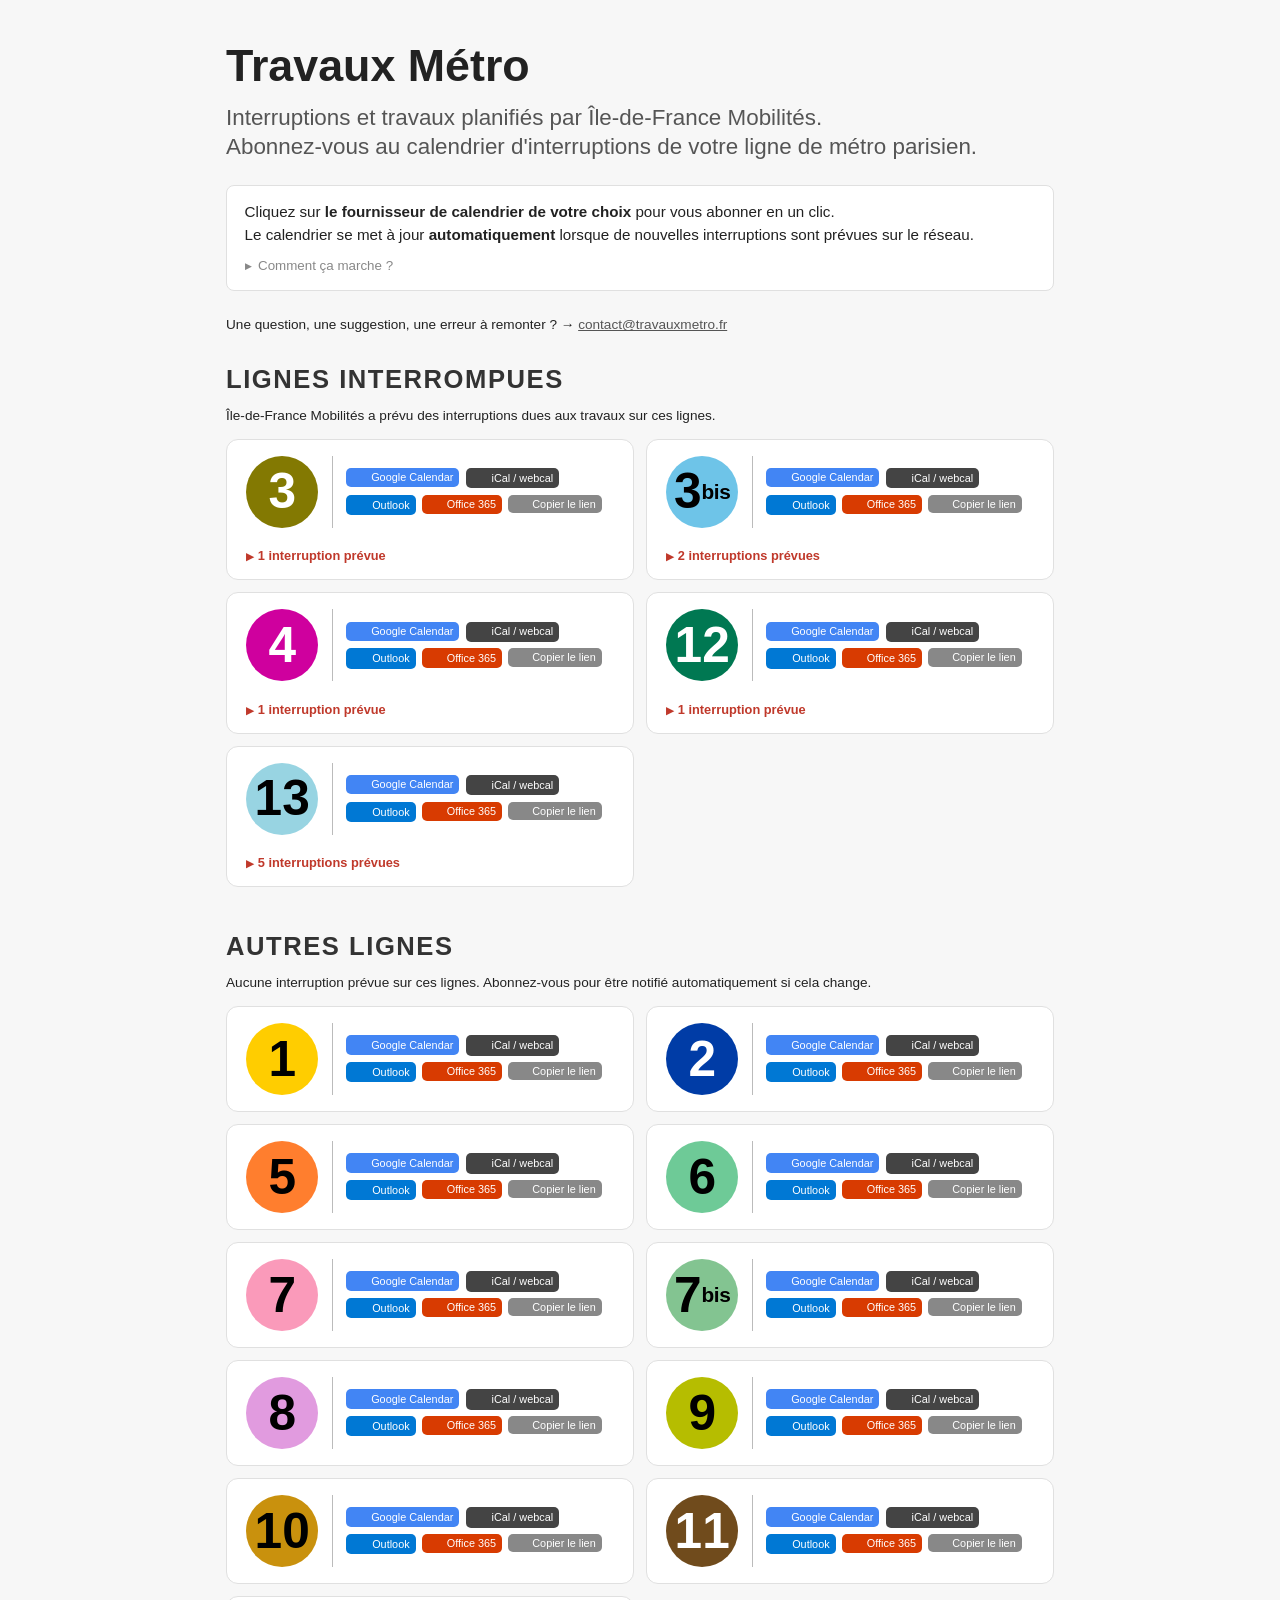
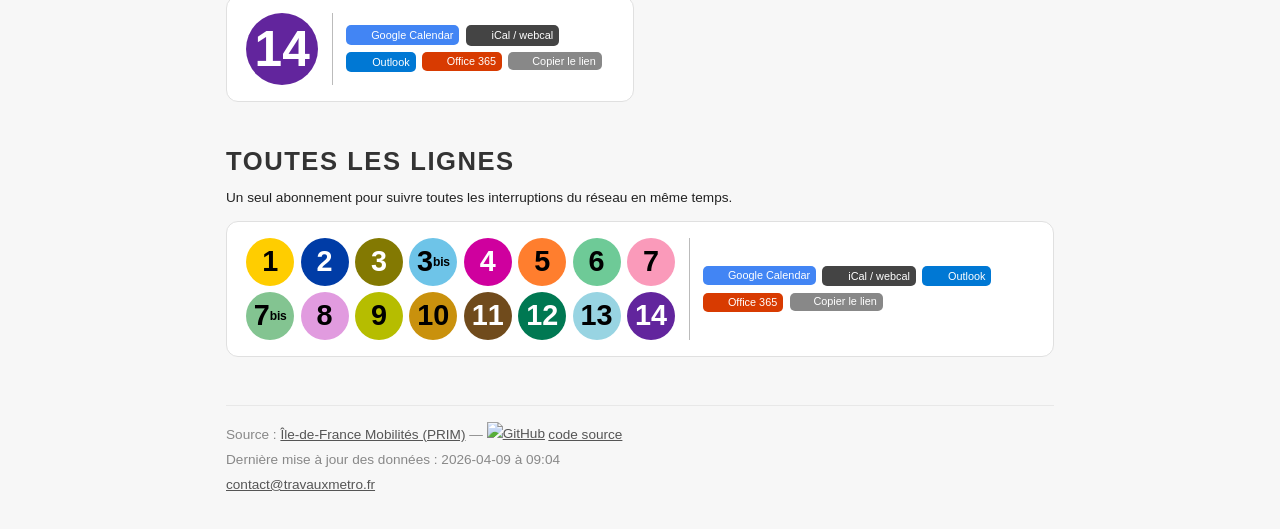
==== commit d83e86d1: "fix: restore correct by_line baseline as fingerprints (pre-PR#14 state) Co-Authored-By: Claude Sonne" ====
--- a/public/index.html
+++ b/public/index.html
@@ -130,7 +130,7 @@
       <div class="cards">
           <div class="dis-card">
             <div class="card-title">Métro 3 : Travaux - Trafic interrompu</div>
-            <div class="period">📅 08-04-2026 → 12-05-2026</div><div class="stops">🚉 Gallieni, Gambetta, Porte de Bagnolet</div><div class="message">Jusqu'au 12 mai inclus, le trafic est interrompu entre Gallieni et Gambetta en raison de travaux. Bus de remplacement.</div>
+            <div class="period">📅 08-04-2026 → 12-05-2026</div><div class="stops">🚉 Porte de Bagnolet, Gallieni, Gambetta</div><div class="message">Jusqu'au 12 mai inclus, le trafic est interrompu entre Gallieni et Gambetta en raison de travaux. Bus de remplacement.</div>
           </div></div>
     </dialog>
     </div>
@@ -326,7 +326,7 @@
   <footer>
     <div>Source : <a href="https://prim.iledefrance-mobilites.fr">Île-de-France Mobilités (PRIM)</a> —
     <a href="https://github.com/ggrelet/travauxmetro.fr"><img src="/icons/github.svg" width="14" height="14" alt="GitHub" style="vertical-align:middle;margin-right:.25em;margin-bottom:2px">code source</a></div>
-    <div>Dernière mise à jour des données : 2026-04-09 à 09:07</div>
+    <div>Dernière mise à jour des données : 2026-04-09 à 09:04</div>
     <div><a href="mailto:contact@travauxmetro.fr">contact@travauxmetro.fr</a></div>
   </footer>
   <script>
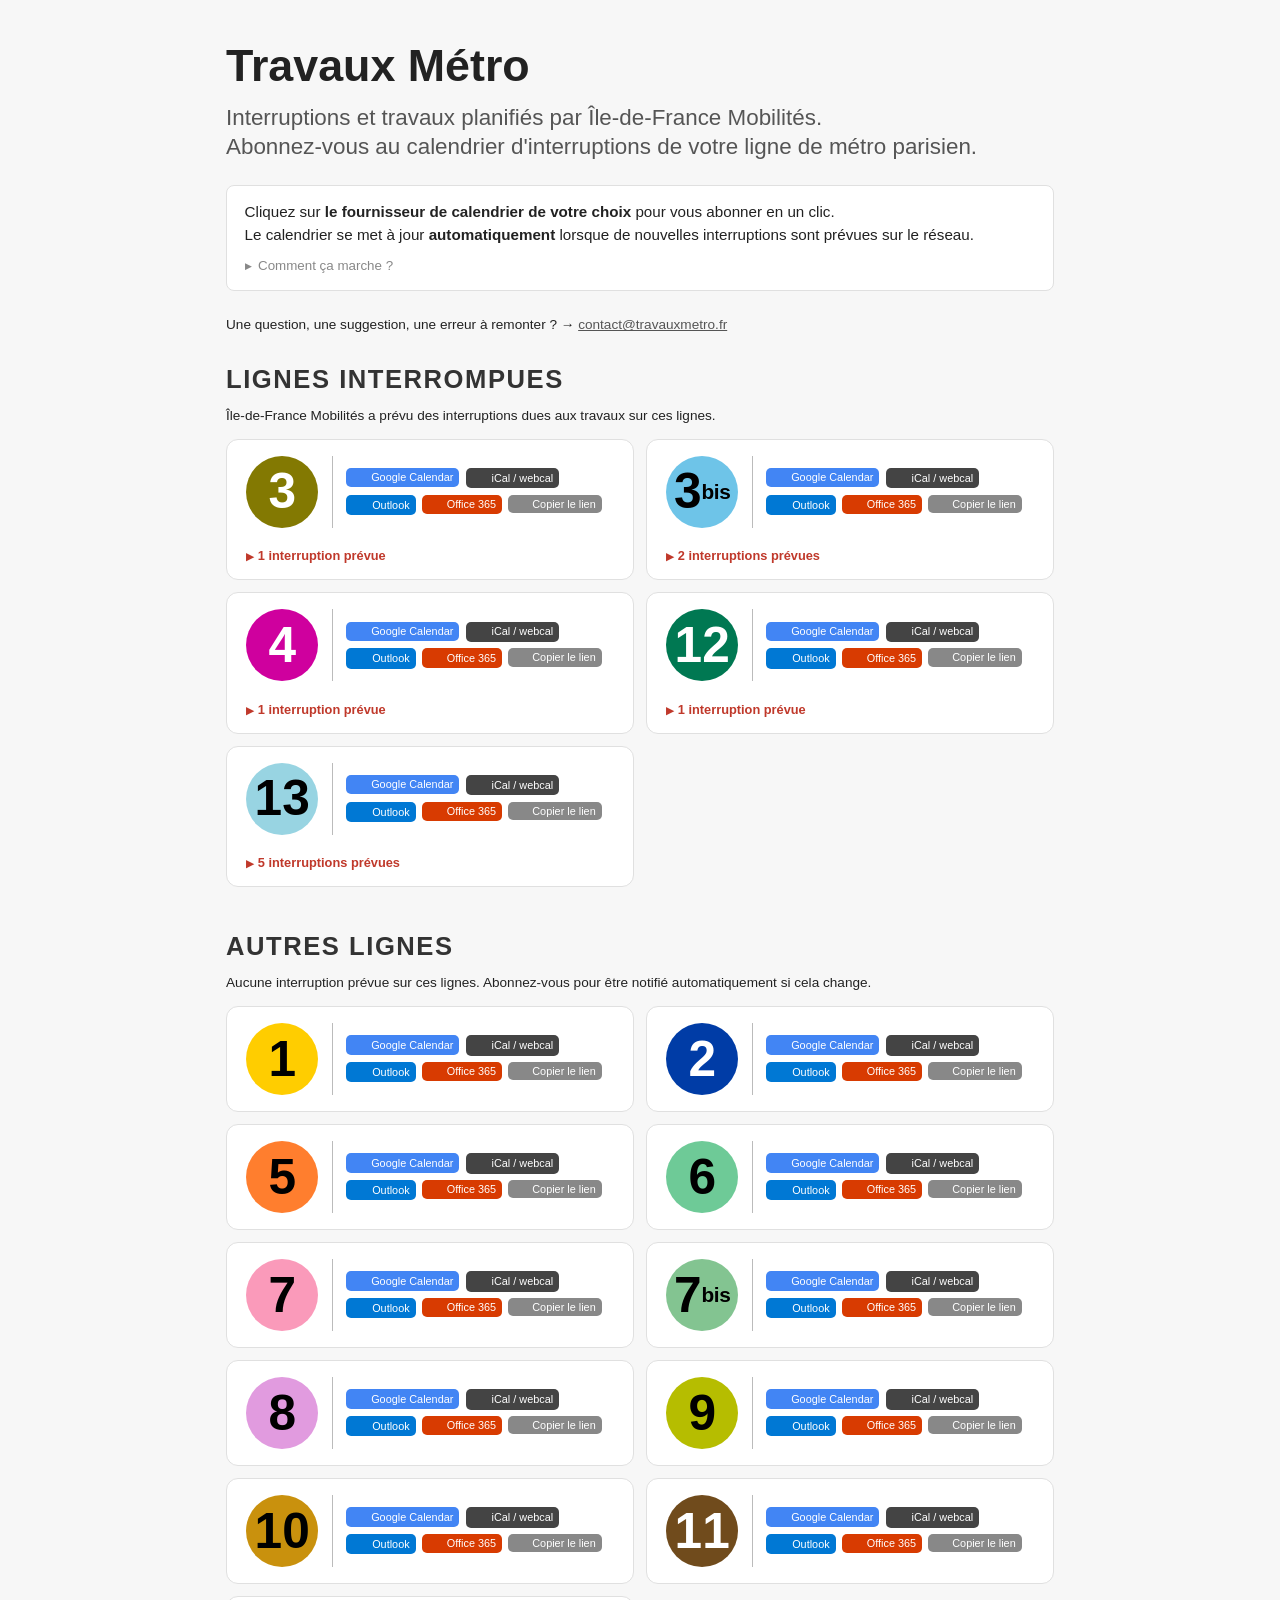
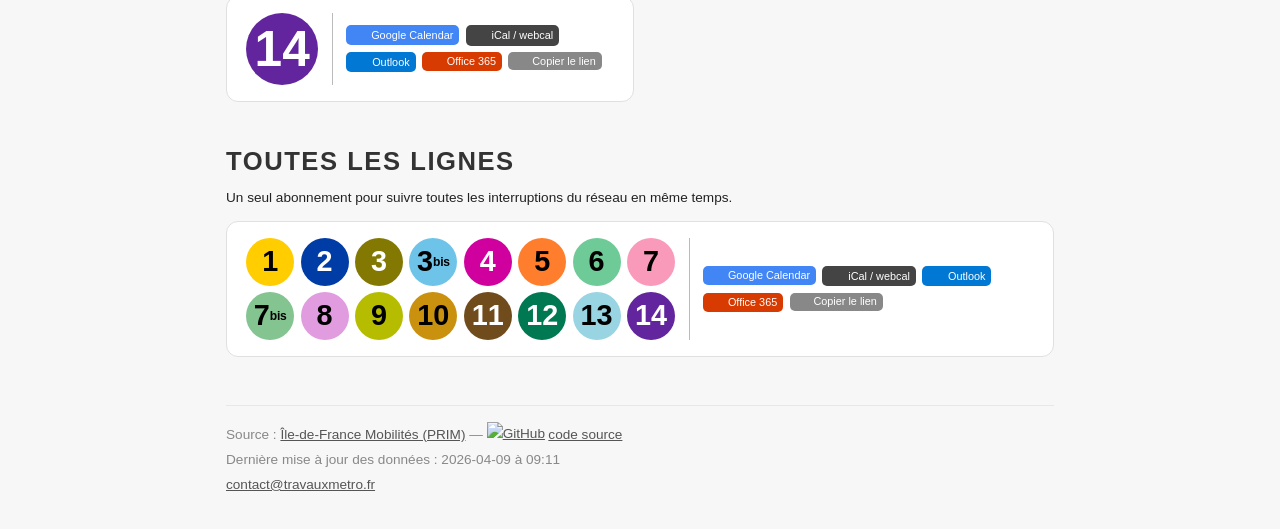
==== commit 24f1cf64: "chore: update disruptions 2026-04-09" ====
--- a/public/index.html
+++ b/public/index.html
@@ -130,7 +130,7 @@
       <div class="cards">
           <div class="dis-card">
             <div class="card-title">Métro 3 : Travaux - Trafic interrompu</div>
-            <div class="period">📅 08-04-2026 → 12-05-2026</div><div class="stops">🚉 Porte de Bagnolet, Gallieni, Gambetta</div><div class="message">Jusqu'au 12 mai inclus, le trafic est interrompu entre Gallieni et Gambetta en raison de travaux. Bus de remplacement.</div>
+            <div class="period">📅 08-04-2026 → 12-05-2026</div><div class="stops">🚉 Gambetta, Porte de Bagnolet, Gallieni</div><div class="message">Jusqu'au 12 mai inclus, le trafic est interrompu entre Gallieni et Gambetta en raison de travaux. Bus de remplacement.</div>
           </div></div>
     </dialog>
     </div>
@@ -326,7 +326,7 @@
   <footer>
     <div>Source : <a href="https://prim.iledefrance-mobilites.fr">Île-de-France Mobilités (PRIM)</a> —
     <a href="https://github.com/ggrelet/travauxmetro.fr"><img src="/icons/github.svg" width="14" height="14" alt="GitHub" style="vertical-align:middle;margin-right:.25em;margin-bottom:2px">code source</a></div>
-    <div>Dernière mise à jour des données : 2026-04-09 à 09:04</div>
+    <div>Dernière mise à jour des données : 2026-04-09 à 09:11</div>
     <div><a href="mailto:contact@travauxmetro.fr">contact@travauxmetro.fr</a></div>
   </footer>
   <script>
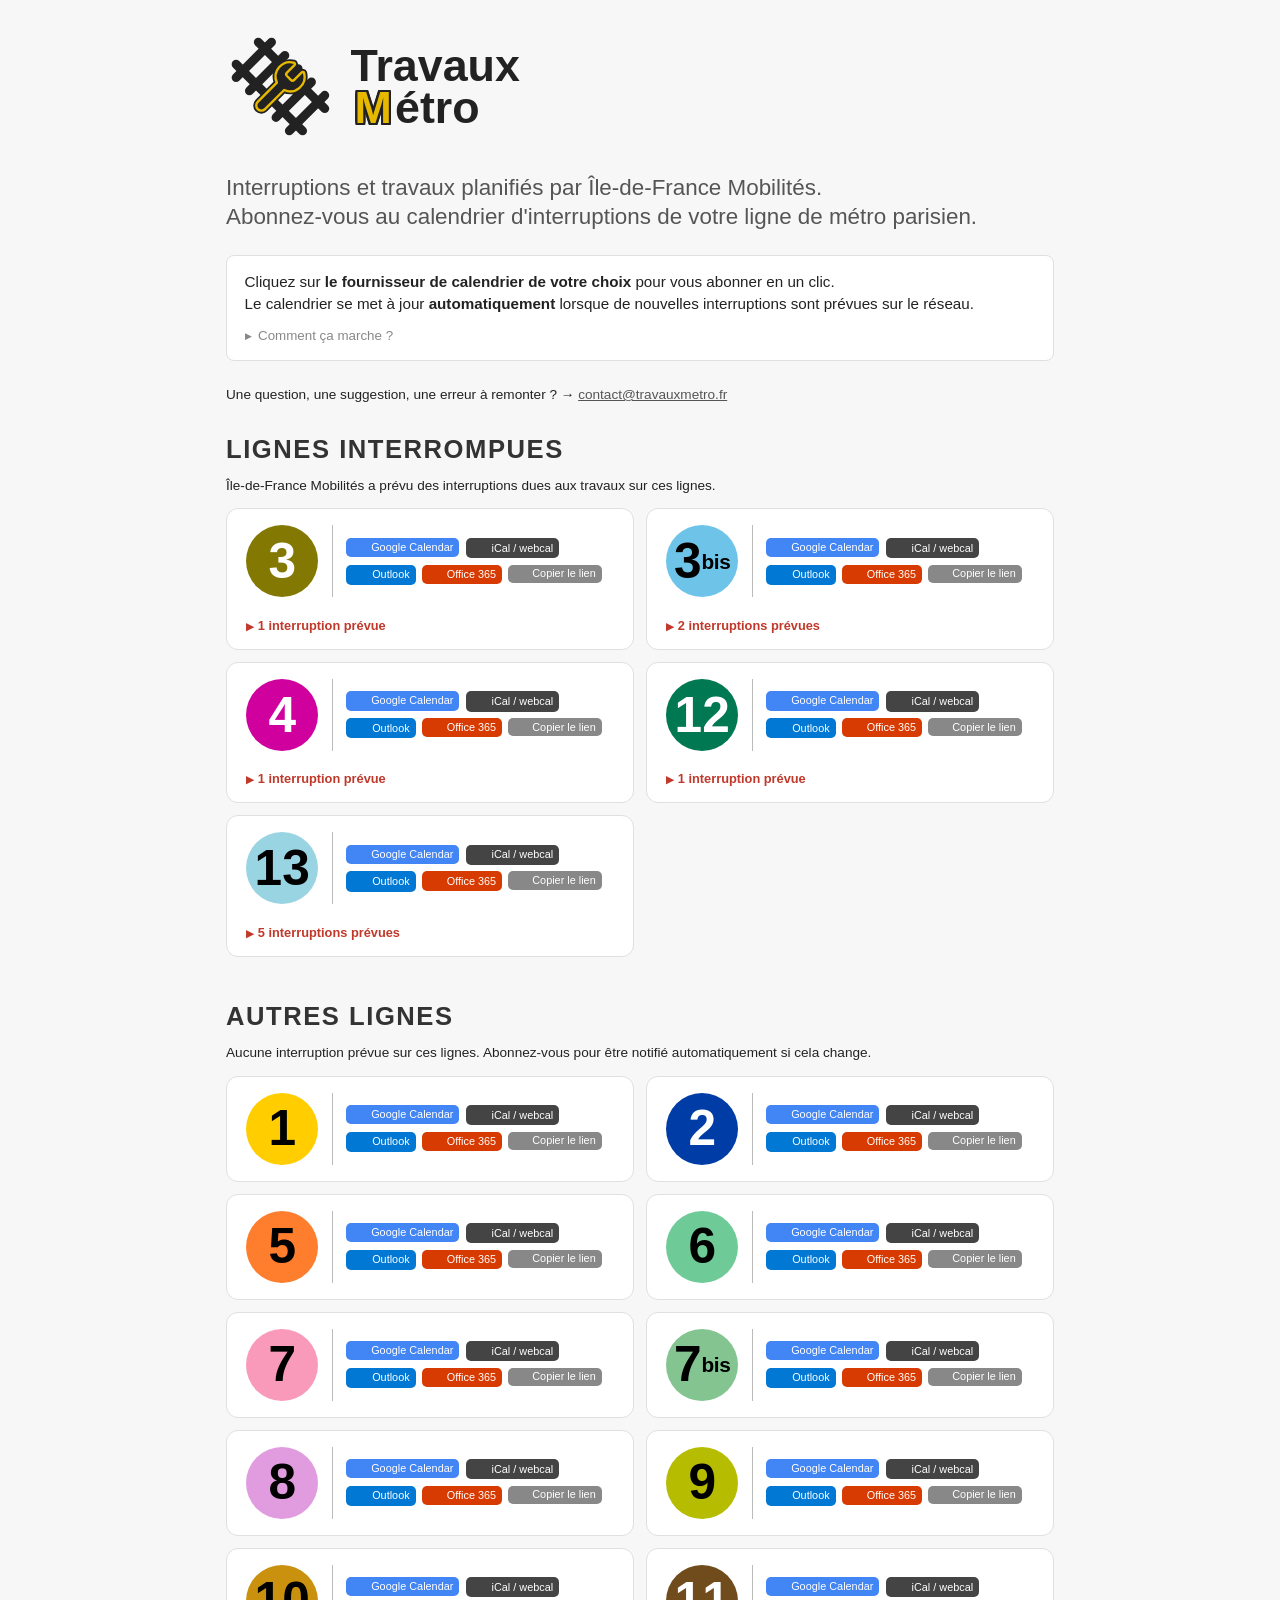
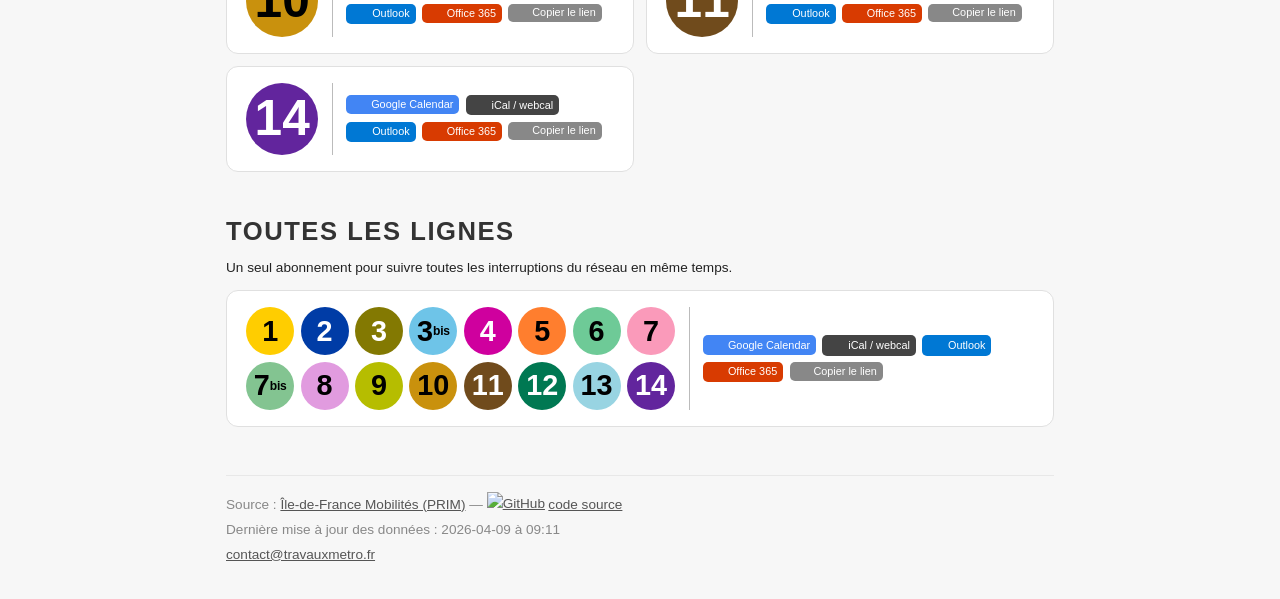
==== commit 64a3a4c1: "feat: new logo, favicon and header banner - Replace old traffic-cone favicon with M+tracks icon (yel" ====
--- a/public/index.html
+++ b/public/index.html
@@ -93,8 +93,8 @@
   </style>
 </head>
 <body>
-  <h1>Travaux Métro</h1>
-  <p class="subtitle">Interruptions et travaux planifiés par Île-de-France Mobilités.</br>Abonnez-vous au calendrier d'interruptions de votre ligne de métro parisien.</p>
+  <h1 style="display:flex;align-items:center;gap:.35em;line-height:.95"><svg xmlns="http://www.w3.org/2000/svg" width="2.43em" height="2.43em" viewBox="-1.5 -1.5 27 27" fill="none" stroke="currentColor" stroke-width="2" stroke-linecap="round" stroke-linejoin="round" aria-hidden="true" style="flex-shrink:0"><g transform="rotate(90 12 12) translate(12 12) scale(1.1) translate(-12 -12)"><path d="M2 17 17 2"/><path d="m2 14 8 8"/><path d="m5 11 8 8"/><path d="m8 8 8 8"/><path d="m11 5 8 8"/><path d="m14 2 8 8"/><path d="M7 22 22 7"/></g><g transform="translate(12 12) scale(.6) translate(-12 -12)"><path stroke="#222" stroke-width="2.5" stroke-opacity="1" d="M14.7 6.3a1 1 0 0 0 0 1.4l1.6 1.6a1 1 0 0 0 1.4 0l3.106-3.105c.32-.322.863-.22.983.218a6 6 0 0 1-8.259 7.057l-7.91 7.91a1 1 0 0 1-2.999-3l7.91-7.91a6 6 0 0 1 7.057-8.259c.438.12.54.662.219.984z"/><path stroke="#E6B800" stroke-width="1" fill="#222" d="M14.7 6.3a1 1 0 0 0 0 1.4l1.6 1.6a1 1 0 0 0 1.4 0l3.106-3.105c.32-.322.863-.22.983.218a6 6 0 0 1-8.259 7.057l-7.91 7.91a1 1 0 0 1-2.999-3l7.91-7.91a6 6 0 0 1 7.057-8.259c.438.12.54.662.219.984z"/></g></svg><span>Travaux<br><span style="display:block;padding-left:.09em"><span style="color:#E6B800;text-shadow:-2px -2px 0 #222,2px -2px 0 #222,-2px 2px 0 #222,2px 2px 0 #222,0 -2px 0 #222,0 2px 0 #222,-2px 0 0 #222,2px 0 0 #222,-1px -2px 0 #222,1px -2px 0 #222,-2px -1px 0 #222,2px -1px 0 #222,-2px 1px 0 #222,2px 1px 0 #222,-1px 2px 0 #222,1px 2px 0 black;letter-spacing:+.07em">M</span>étro</span></span></h1>
+  <p class="subtitle" style="margin-top:2rem">Interruptions et travaux planifiés par Île-de-France Mobilités.</br>Abonnez-vous au calendrier d'interruptions de votre ligne de métro parisien.</p>
 
   <div class="intro">
     Cliquez sur <strong>le fournisseur de calendrier de votre choix</strong> pour vous abonner en un clic.</br>
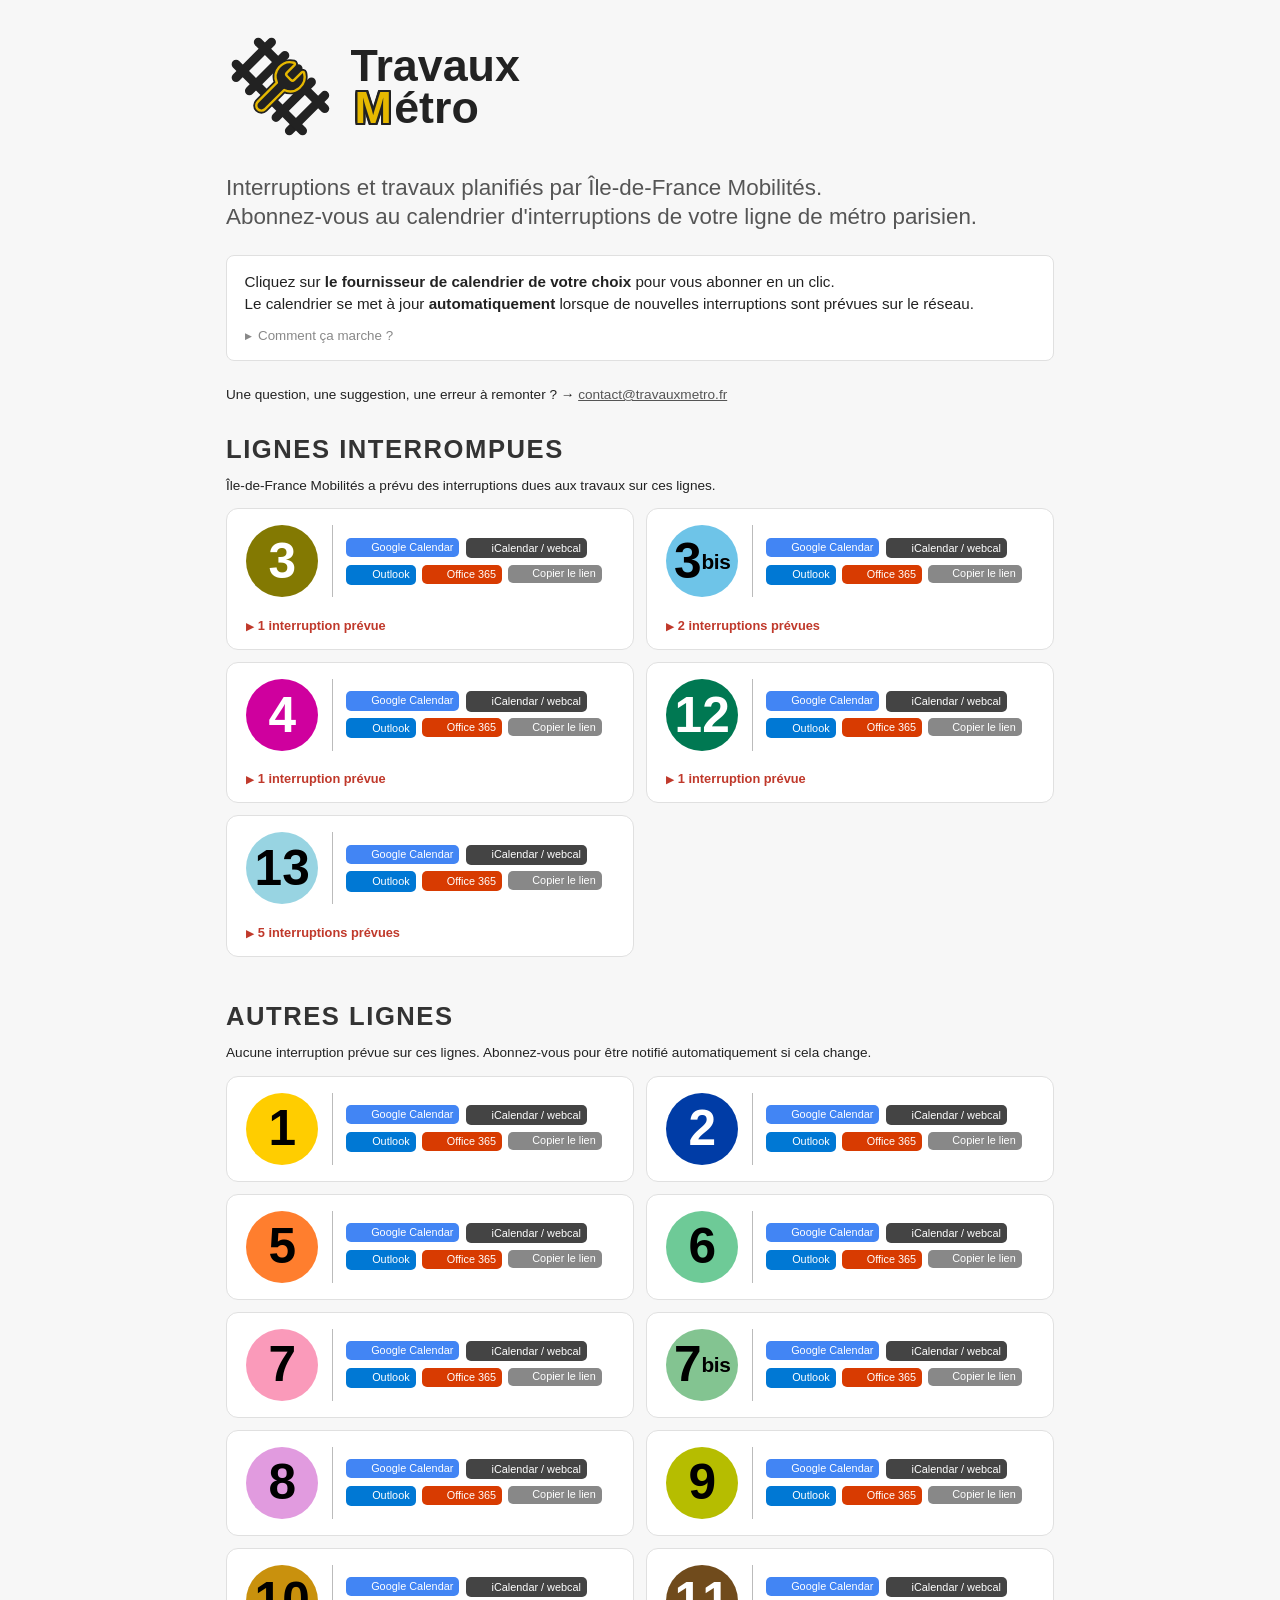
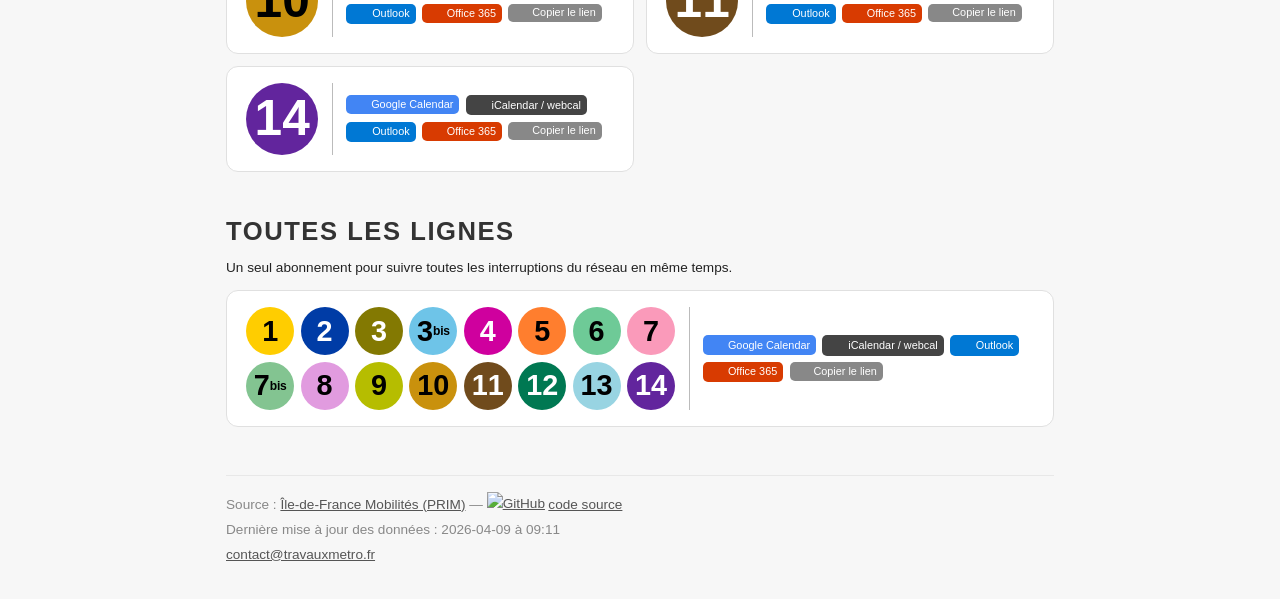
==== commit 416c66e9: "feat: add OG image, complete social meta tags, new favicon, and header logo - New composed logo (tra" ====
--- a/public/index.html
+++ b/public/index.html
@@ -3,14 +3,23 @@
 <head>
   <meta charset="UTF-8">
   <meta name="viewport" content="width=device-width, initial-scale=1.0">
-  <title>Travaux Métro à Paris</title>
-  <meta name="description" content="Abonnez-vous aux interruptions et travaux planifiés du métro parisien. Calendrier mis à jour automatiquement et quotidiennement pour chaque ligne.">
+  <title>Travaux Métro</title>
+  <meta name="description" content="Calendrier des interruptions et travaux planifiés du métro parisien, mis à jour quotidiennement. Abonnez-vous à votre ligne.">
   <meta name="theme-color" content="#003CA6">
   <link rel="canonical" href="https://travauxmetro.fr/">
-  <meta property="og:title" content="Travaux Métro à Paris">
-  <meta property="og:description" content="Abonnez-vous aux interruptions et travaux planifiés du métro parisien. Calendrier mis à jour automatiquement et quotidiennement pour chaque ligne.">
+  <meta property="og:title" content="Travaux Métro">
+  <meta property="og:description" content="Calendrier des interruptions et travaux planifiés du métro parisien, mis à jour quotidiennement. Abonnez-vous à votre ligne.">
   <meta property="og:url" content="https://travauxmetro.fr/">
   <meta property="og:type" content="website">
+  <meta property="og:site_name" content="Travaux Métro">
+  <meta property="og:locale" content="fr_FR">
+  <meta property="og:image" content="https://travauxmetro.fr/assets/og-image-cream.png">
+  <meta property="og:image:width" content="1200">
+  <meta property="og:image:height" content="630">
+  <meta name="twitter:card" content="summary_large_image">
+  <meta name="twitter:title" content="Travaux Métro">
+  <meta name="twitter:description" content="Calendrier des interruptions et travaux planifiés du métro parisien, mis à jour quotidiennement. Abonnez-vous à votre ligne.">
+  <meta name="twitter:image" content="https://travauxmetro.fr/assets/og-image-cream.png">
   <link rel="sitemap" type="application/xml" href="/sitemap.xml">
   <script type="application/ld+json">
   {
@@ -18,7 +27,7 @@
     "@type": "WebApplication",
     "name": "Travaux Métro Paris",
     "url": "https://travauxmetro.fr",
-    "description": "Abonnez-vous aux interruptions et travaux planifiés du métro parisien. Calendrier mis à jour automatiquement et quotidiennement pour chaque ligne.",
+    "description": "Calendrier des interruptions et travaux planifiés du métro parisien, mis à jour quotidiennement. Abonnez-vous à votre ligne.",
     "applicationCategory": "UtilitiesApplication",
     "operatingSystem": "All",
     "offers": { "@type": "Offer", "price": "0", "priceCurrency": "EUR" },
@@ -93,7 +102,7 @@
   </style>
 </head>
 <body>
-  <h1 style="display:flex;align-items:center;gap:.35em;line-height:.95"><svg xmlns="http://www.w3.org/2000/svg" width="2.43em" height="2.43em" viewBox="-1.5 -1.5 27 27" fill="none" stroke="currentColor" stroke-width="2" stroke-linecap="round" stroke-linejoin="round" aria-hidden="true" style="flex-shrink:0"><g transform="rotate(90 12 12) translate(12 12) scale(1.1) translate(-12 -12)"><path d="M2 17 17 2"/><path d="m2 14 8 8"/><path d="m5 11 8 8"/><path d="m8 8 8 8"/><path d="m11 5 8 8"/><path d="m14 2 8 8"/><path d="M7 22 22 7"/></g><g transform="translate(12 12) scale(.6) translate(-12 -12)"><path stroke="#222" stroke-width="2.5" stroke-opacity="1" d="M14.7 6.3a1 1 0 0 0 0 1.4l1.6 1.6a1 1 0 0 0 1.4 0l3.106-3.105c.32-.322.863-.22.983.218a6 6 0 0 1-8.259 7.057l-7.91 7.91a1 1 0 0 1-2.999-3l7.91-7.91a6 6 0 0 1 7.057-8.259c.438.12.54.662.219.984z"/><path stroke="#E6B800" stroke-width="1" fill="#222" d="M14.7 6.3a1 1 0 0 0 0 1.4l1.6 1.6a1 1 0 0 0 1.4 0l3.106-3.105c.32-.322.863-.22.983.218a6 6 0 0 1-8.259 7.057l-7.91 7.91a1 1 0 0 1-2.999-3l7.91-7.91a6 6 0 0 1 7.057-8.259c.438.12.54.662.219.984z"/></g></svg><span>Travaux<br><span style="display:block;padding-left:.09em"><span style="color:#E6B800;text-shadow:-2px -2px 0 #222,2px -2px 0 #222,-2px 2px 0 #222,2px 2px 0 #222,0 -2px 0 #222,0 2px 0 #222,-2px 0 0 #222,2px 0 0 #222,-1px -2px 0 #222,1px -2px 0 #222,-2px -1px 0 #222,2px -1px 0 #222,-2px 1px 0 #222,2px 1px 0 #222,-1px 2px 0 #222,1px 2px 0 black;letter-spacing:+.07em">M</span>étro</span></span></h1>
+  <h1 style="display:flex;align-items:center;gap:.35em;line-height:.95"><svg xmlns="http://www.w3.org/2000/svg" width="2.43em" height="2.43em" viewBox="-1.5 -1.5 27 27" fill="none" stroke="currentColor" stroke-width="2" stroke-linecap="round" stroke-linejoin="round" aria-hidden="true" style="flex-shrink:0"><g transform="rotate(90 12 12) translate(12 12) scale(1.1) translate(-12 -12)"><path d="M2 17 17 2"/><path d="m2 14 8 8"/><path d="m5 11 8 8"/><path d="m8 8 8 8"/><path d="m11 5 8 8"/><path d="m14 2 8 8"/><path d="M7 22 22 7"/></g><g transform="translate(12 12) scale(.6) translate(-12 -12)"><path stroke="#222" stroke-width="2.5" stroke-opacity="1" d="M14.7 6.3a1 1 0 0 0 0 1.4l1.6 1.6a1 1 0 0 0 1.4 0l3.106-3.105c.32-.322.863-.22.983.218a6 6 0 0 1-8.259 7.057l-7.91 7.91a1 1 0 0 1-2.999-3l7.91-7.91a6 6 0 0 1 7.057-8.259c.438.12.54.662.219.984z"/><path stroke="#E6B800" stroke-width="1" fill="#222" d="M14.7 6.3a1 1 0 0 0 0 1.4l1.6 1.6a1 1 0 0 0 1.4 0l3.106-3.105c.32-.322.863-.22.983.218a6 6 0 0 1-8.259 7.057l-7.91 7.91a1 1 0 0 1-2.999-3l7.91-7.91a6 6 0 0 1 7.057-8.259c.438.12.54.662.219.984z"/></g></svg><span>Travaux<br><span style="display:block;padding-left:.09em"><span style="color:#E6B800;text-shadow:-2px -2px 0 #222,2px -2px 0 #222,-2px 2px 0 #222,2px 2px 0 #222,0 -2px 0 #222,0 2px 0 #222,-2px 0 0 #222,2px 0 0 #222,-1px -2px 0 #222,1px -2px 0 #222,-2px -1px 0 #222,2px -1px 0 #222,-2px 1px 0 #222,2px 1px 0 #222,-1px 2px 0 #222,1px 2px 0 black;letter-spacing:+.05em">M</span>étro</span></span></h1>
   <p class="subtitle" style="margin-top:2rem">Interruptions et travaux planifiés par Île-de-France Mobilités.</br>Abonnez-vous au calendrier d'interruptions de votre ligne de métro parisien.</p>
 
   <div class="intro">
@@ -120,7 +129,7 @@
       <div class="line-header">
         <span class="badge" style="background:#837902;color:#FFFFFF">3</span>
         <div class="line-vsep"></div>
-        <div class="line-actions"><a class="sub-btn google" href="https://calendar.google.com/calendar/render?cid=webcal%3A%2F%2Ftravauxmetro.fr%2Fligne-3.ics" target="_blank" rel="noopener" data-umami-event="subscribe-google" data-umami-event-line="3"><img src="/icons/googlecalendar.svg" width="15" height="15" alt="" style="margin-right:.35em;flex-shrink:0">Google Calendar</a><a class="sub-btn webcal" href="webcal://travauxmetro.fr/ligne-3.ics" data-umami-event="subscribe-webcal" data-umami-event-line="3"><img src="/icons/apple.svg" width="16" height="16" alt="" style="margin-right:.35em;flex-shrink:0">iCal / webcal</a><a class="sub-btn outlook" href="https://outlook.live.com/calendar/0/addfromweb?url=https%3A%2F%2Ftravauxmetro.fr%2Fligne-3.ics" target="_blank" rel="noopener" data-umami-event="subscribe-outlook" data-umami-event-line="3"><img src="/icons/outlook.svg" width="16" height="16" alt="" style="margin-right:.35em;flex-shrink:0">Outlook</a><a class="sub-btn o365" href="https://outlook.office.com/calendar/addfromweb?url=https%3A%2F%2Ftravauxmetro.fr%2Fligne-3.ics" target="_blank" rel="noopener" data-umami-event="subscribe-o365" data-umami-event-line="3"><img src="/icons/office365.svg" width="15" height="15" alt="" style="margin-right:.35em;flex-shrink:0">Office 365</a><button class="sub-btn copy" onclick="copyUrl('https://travauxmetro.fr/ligne-3.ics',this)" data-umami-event="copy-url" data-umami-event-line="3"><img src="/icons/copy.svg" width="14" height="14" alt="" style="margin-right:.35em;flex-shrink:0">Copier le lien</button></div>
+        <div class="line-actions"><a class="sub-btn google" href="https://calendar.google.com/calendar/render?cid=webcal%3A%2F%2Ftravauxmetro.fr%2Fligne-3.ics" target="_blank" rel="noopener" data-umami-event="subscribe-google" data-umami-event-line="3"><img src="/icons/googlecalendar.svg" width="15" height="15" alt="" style="margin-right:.35em;flex-shrink:0">Google Calendar</a><a class="sub-btn webcal" href="webcal://travauxmetro.fr/ligne-3.ics" data-umami-event="subscribe-webcal" data-umami-event-line="3"><img src="/icons/apple.svg" width="16" height="16" alt="" style="margin-right:.35em;flex-shrink:0">iCalendar / webcal</a><a class="sub-btn outlook" href="https://outlook.live.com/calendar/0/addfromweb?url=https%3A%2F%2Ftravauxmetro.fr%2Fligne-3.ics" target="_blank" rel="noopener" data-umami-event="subscribe-outlook" data-umami-event-line="3"><img src="/icons/outlook.svg" width="16" height="16" alt="" style="margin-right:.35em;flex-shrink:0">Outlook</a><a class="sub-btn o365" href="https://outlook.office.com/calendar/addfromweb?url=https%3A%2F%2Ftravauxmetro.fr%2Fligne-3.ics" target="_blank" rel="noopener" data-umami-event="subscribe-o365" data-umami-event-line="3"><img src="/icons/office365.svg" width="15" height="15" alt="" style="margin-right:.35em;flex-shrink:0">Office 365</a><button class="sub-btn copy" onclick="copyUrl('https://travauxmetro.fr/ligne-3.ics',this)" data-umami-event="copy-url" data-umami-event-line="3"><img src="/icons/copy.svg" width="14" height="14" alt="" style="margin-right:.35em;flex-shrink:0">Copier le lien</button></div>
       </div>
       <button class="dis-btn" data-dialog="dis-3" data-umami-event="accordion-open" data-umami-event-line="3"><span style="font-size:.8em">▶</span> 1 interruption prévue</button>
     <dialog id="dis-3" class="dis-dialog">
@@ -138,7 +147,7 @@
       <div class="line-header">
         <span class="badge" style="background:#6EC4E8;color:#000000">3<span style="font-size:.42em;letter-spacing:-.02em">bis</span></span>
         <div class="line-vsep"></div>
-        <div class="line-actions"><a class="sub-btn google" href="https://calendar.google.com/calendar/render?cid=webcal%3A%2F%2Ftravauxmetro.fr%2Fligne-3B.ics" target="_blank" rel="noopener" data-umami-event="subscribe-google" data-umami-event-line="3B"><img src="/icons/googlecalendar.svg" width="15" height="15" alt="" style="margin-right:.35em;flex-shrink:0">Google Calendar</a><a class="sub-btn webcal" href="webcal://travauxmetro.fr/ligne-3B.ics" data-umami-event="subscribe-webcal" data-umami-event-line="3B"><img src="/icons/apple.svg" width="16" height="16" alt="" style="margin-right:.35em;flex-shrink:0">iCal / webcal</a><a class="sub-btn outlook" href="https://outlook.live.com/calendar/0/addfromweb?url=https%3A%2F%2Ftravauxmetro.fr%2Fligne-3B.ics" target="_blank" rel="noopener" data-umami-event="subscribe-outlook" data-umami-event-line="3B"><img src="/icons/outlook.svg" width="16" height="16" alt="" style="margin-right:.35em;flex-shrink:0">Outlook</a><a class="sub-btn o365" href="https://outlook.office.com/calendar/addfromweb?url=https%3A%2F%2Ftravauxmetro.fr%2Fligne-3B.ics" target="_blank" rel="noopener" data-umami-event="subscribe-o365" data-umami-event-line="3B"><img src="/icons/office365.svg" width="15" height="15" alt="" style="margin-right:.35em;flex-shrink:0">Office 365</a><button class="sub-btn copy" onclick="copyUrl('https://travauxmetro.fr/ligne-3B.ics',this)" data-umami-event="copy-url" data-umami-event-line="3B"><img src="/icons/copy.svg" width="14" height="14" alt="" style="margin-right:.35em;flex-shrink:0">Copier le lien</button></div>
+        <div class="line-actions"><a class="sub-btn google" href="https://calendar.google.com/calendar/render?cid=webcal%3A%2F%2Ftravauxmetro.fr%2Fligne-3B.ics" target="_blank" rel="noopener" data-umami-event="subscribe-google" data-umami-event-line="3B"><img src="/icons/googlecalendar.svg" width="15" height="15" alt="" style="margin-right:.35em;flex-shrink:0">Google Calendar</a><a class="sub-btn webcal" href="webcal://travauxmetro.fr/ligne-3B.ics" data-umami-event="subscribe-webcal" data-umami-event-line="3B"><img src="/icons/apple.svg" width="16" height="16" alt="" style="margin-right:.35em;flex-shrink:0">iCalendar / webcal</a><a class="sub-btn outlook" href="https://outlook.live.com/calendar/0/addfromweb?url=https%3A%2F%2Ftravauxmetro.fr%2Fligne-3B.ics" target="_blank" rel="noopener" data-umami-event="subscribe-outlook" data-umami-event-line="3B"><img src="/icons/outlook.svg" width="16" height="16" alt="" style="margin-right:.35em;flex-shrink:0">Outlook</a><a class="sub-btn o365" href="https://outlook.office.com/calendar/addfromweb?url=https%3A%2F%2Ftravauxmetro.fr%2Fligne-3B.ics" target="_blank" rel="noopener" data-umami-event="subscribe-o365" data-umami-event-line="3B"><img src="/icons/office365.svg" width="15" height="15" alt="" style="margin-right:.35em;flex-shrink:0">Office 365</a><button class="sub-btn copy" onclick="copyUrl('https://travauxmetro.fr/ligne-3B.ics',this)" data-umami-event="copy-url" data-umami-event-line="3B"><img src="/icons/copy.svg" width="14" height="14" alt="" style="margin-right:.35em;flex-shrink:0">Copier le lien</button></div>
       </div>
       <button class="dis-btn" data-dialog="dis-3B" data-umami-event="accordion-open" data-umami-event-line="3B"><span style="font-size:.8em">▶</span> 2 interruptions prévues</button>
     <dialog id="dis-3B" class="dis-dialog">
@@ -160,7 +169,7 @@
       <div class="line-header">
         <span class="badge" style="background:#CF009E;color:#FFFFFF">4</span>
         <div class="line-vsep"></div>
-        <div class="line-actions"><a class="sub-btn google" href="https://calendar.google.com/calendar/render?cid=webcal%3A%2F%2Ftravauxmetro.fr%2Fligne-4.ics" target="_blank" rel="noopener" data-umami-event="subscribe-google" data-umami-event-line="4"><img src="/icons/googlecalendar.svg" width="15" height="15" alt="" style="margin-right:.35em;flex-shrink:0">Google Calendar</a><a class="sub-btn webcal" href="webcal://travauxmetro.fr/ligne-4.ics" data-umami-event="subscribe-webcal" data-umami-event-line="4"><img src="/icons/apple.svg" width="16" height="16" alt="" style="margin-right:.35em;flex-shrink:0">iCal / webcal</a><a class="sub-btn outlook" href="https://outlook.live.com/calendar/0/addfromweb?url=https%3A%2F%2Ftravauxmetro.fr%2Fligne-4.ics" target="_blank" rel="noopener" data-umami-event="subscribe-outlook" data-umami-event-line="4"><img src="/icons/outlook.svg" width="16" height="16" alt="" style="margin-right:.35em;flex-shrink:0">Outlook</a><a class="sub-btn o365" href="https://outlook.office.com/calendar/addfromweb?url=https%3A%2F%2Ftravauxmetro.fr%2Fligne-4.ics" target="_blank" rel="noopener" data-umami-event="subscribe-o365" data-umami-event-line="4"><img src="/icons/office365.svg" width="15" height="15" alt="" style="margin-right:.35em;flex-shrink:0">Office 365</a><button class="sub-btn copy" onclick="copyUrl('https://travauxmetro.fr/ligne-4.ics',this)" data-umami-event="copy-url" data-umami-event-line="4"><img src="/icons/copy.svg" width="14" height="14" alt="" style="margin-right:.35em;flex-shrink:0">Copier le lien</button></div>
+        <div class="line-actions"><a class="sub-btn google" href="https://calendar.google.com/calendar/render?cid=webcal%3A%2F%2Ftravauxmetro.fr%2Fligne-4.ics" target="_blank" rel="noopener" data-umami-event="subscribe-google" data-umami-event-line="4"><img src="/icons/googlecalendar.svg" width="15" height="15" alt="" style="margin-right:.35em;flex-shrink:0">Google Calendar</a><a class="sub-btn webcal" href="webcal://travauxmetro.fr/ligne-4.ics" data-umami-event="subscribe-webcal" data-umami-event-line="4"><img src="/icons/apple.svg" width="16" height="16" alt="" style="margin-right:.35em;flex-shrink:0">iCalendar / webcal</a><a class="sub-btn outlook" href="https://outlook.live.com/calendar/0/addfromweb?url=https%3A%2F%2Ftravauxmetro.fr%2Fligne-4.ics" target="_blank" rel="noopener" data-umami-event="subscribe-outlook" data-umami-event-line="4"><img src="/icons/outlook.svg" width="16" height="16" alt="" style="margin-right:.35em;flex-shrink:0">Outlook</a><a class="sub-btn o365" href="https://outlook.office.com/calendar/addfromweb?url=https%3A%2F%2Ftravauxmetro.fr%2Fligne-4.ics" target="_blank" rel="noopener" data-umami-event="subscribe-o365" data-umami-event-line="4"><img src="/icons/office365.svg" width="15" height="15" alt="" style="margin-right:.35em;flex-shrink:0">Office 365</a><button class="sub-btn copy" onclick="copyUrl('https://travauxmetro.fr/ligne-4.ics',this)" data-umami-event="copy-url" data-umami-event-line="4"><img src="/icons/copy.svg" width="14" height="14" alt="" style="margin-right:.35em;flex-shrink:0">Copier le lien</button></div>
       </div>
       <button class="dis-btn" data-dialog="dis-4" data-umami-event="accordion-open" data-umami-event-line="4"><span style="font-size:.8em">▶</span> 1 interruption prévue</button>
     <dialog id="dis-4" class="dis-dialog">
@@ -178,7 +187,7 @@
       <div class="line-header">
         <span class="badge" style="background:#007852;color:#FFFFFF">12</span>
         <div class="line-vsep"></div>
-        <div class="line-actions"><a class="sub-btn google" href="https://calendar.google.com/calendar/render?cid=webcal%3A%2F%2Ftravauxmetro.fr%2Fligne-12.ics" target="_blank" rel="noopener" data-umami-event="subscribe-google" data-umami-event-line="12"><img src="/icons/googlecalendar.svg" width="15" height="15" alt="" style="margin-right:.35em;flex-shrink:0">Google Calendar</a><a class="sub-btn webcal" href="webcal://travauxmetro.fr/ligne-12.ics" data-umami-event="subscribe-webcal" data-umami-event-line="12"><img src="/icons/apple.svg" width="16" height="16" alt="" style="margin-right:.35em;flex-shrink:0">iCal / webcal</a><a class="sub-btn outlook" href="https://outlook.live.com/calendar/0/addfromweb?url=https%3A%2F%2Ftravauxmetro.fr%2Fligne-12.ics" target="_blank" rel="noopener" data-umami-event="subscribe-outlook" data-umami-event-line="12"><img src="/icons/outlook.svg" width="16" height="16" alt="" style="margin-right:.35em;flex-shrink:0">Outlook</a><a class="sub-btn o365" href="https://outlook.office.com/calendar/addfromweb?url=https%3A%2F%2Ftravauxmetro.fr%2Fligne-12.ics" target="_blank" rel="noopener" data-umami-event="subscribe-o365" data-umami-event-line="12"><img src="/icons/office365.svg" width="15" height="15" alt="" style="margin-right:.35em;flex-shrink:0">Office 365</a><button class="sub-btn copy" onclick="copyUrl('https://travauxmetro.fr/ligne-12.ics',this)" data-umami-event="copy-url" data-umami-event-line="12"><img src="/icons/copy.svg" width="14" height="14" alt="" style="margin-right:.35em;flex-shrink:0">Copier le lien</button></div>
+        <div class="line-actions"><a class="sub-btn google" href="https://calendar.google.com/calendar/render?cid=webcal%3A%2F%2Ftravauxmetro.fr%2Fligne-12.ics" target="_blank" rel="noopener" data-umami-event="subscribe-google" data-umami-event-line="12"><img src="/icons/googlecalendar.svg" width="15" height="15" alt="" style="margin-right:.35em;flex-shrink:0">Google Calendar</a><a class="sub-btn webcal" href="webcal://travauxmetro.fr/ligne-12.ics" data-umami-event="subscribe-webcal" data-umami-event-line="12"><img src="/icons/apple.svg" width="16" height="16" alt="" style="margin-right:.35em;flex-shrink:0">iCalendar / webcal</a><a class="sub-btn outlook" href="https://outlook.live.com/calendar/0/addfromweb?url=https%3A%2F%2Ftravauxmetro.fr%2Fligne-12.ics" target="_blank" rel="noopener" data-umami-event="subscribe-outlook" data-umami-event-line="12"><img src="/icons/outlook.svg" width="16" height="16" alt="" style="margin-right:.35em;flex-shrink:0">Outlook</a><a class="sub-btn o365" href="https://outlook.office.com/calendar/addfromweb?url=https%3A%2F%2Ftravauxmetro.fr%2Fligne-12.ics" target="_blank" rel="noopener" data-umami-event="subscribe-o365" data-umami-event-line="12"><img src="/icons/office365.svg" width="15" height="15" alt="" style="margin-right:.35em;flex-shrink:0">Office 365</a><button class="sub-btn copy" onclick="copyUrl('https://travauxmetro.fr/ligne-12.ics',this)" data-umami-event="copy-url" data-umami-event-line="12"><img src="/icons/copy.svg" width="14" height="14" alt="" style="margin-right:.35em;flex-shrink:0">Copier le lien</button></div>
       </div>
       <button class="dis-btn" data-dialog="dis-12" data-umami-event="accordion-open" data-umami-event-line="12"><span style="font-size:.8em">▶</span> 1 interruption prévue</button>
     <dialog id="dis-12" class="dis-dialog">
@@ -196,7 +205,7 @@
       <div class="line-header">
         <span class="badge" style="background:#98D4E2;color:#000000">13</span>
         <div class="line-vsep"></div>
-        <div class="line-actions"><a class="sub-btn google" href="https://calendar.google.com/calendar/render?cid=webcal%3A%2F%2Ftravauxmetro.fr%2Fligne-13.ics" target="_blank" rel="noopener" data-umami-event="subscribe-google" data-umami-event-line="13"><img src="/icons/googlecalendar.svg" width="15" height="15" alt="" style="margin-right:.35em;flex-shrink:0">Google Calendar</a><a class="sub-btn webcal" href="webcal://travauxmetro.fr/ligne-13.ics" data-umami-event="subscribe-webcal" data-umami-event-line="13"><img src="/icons/apple.svg" width="16" height="16" alt="" style="margin-right:.35em;flex-shrink:0">iCal / webcal</a><a class="sub-btn outlook" href="https://outlook.live.com/calendar/0/addfromweb?url=https%3A%2F%2Ftravauxmetro.fr%2Fligne-13.ics" target="_blank" rel="noopener" data-umami-event="subscribe-outlook" data-umami-event-line="13"><img src="/icons/outlook.svg" width="16" height="16" alt="" style="margin-right:.35em;flex-shrink:0">Outlook</a><a class="sub-btn o365" href="https://outlook.office.com/calendar/addfromweb?url=https%3A%2F%2Ftravauxmetro.fr%2Fligne-13.ics" target="_blank" rel="noopener" data-umami-event="subscribe-o365" data-umami-event-line="13"><img src="/icons/office365.svg" width="15" height="15" alt="" style="margin-right:.35em;flex-shrink:0">Office 365</a><button class="sub-btn copy" onclick="copyUrl('https://travauxmetro.fr/ligne-13.ics',this)" data-umami-event="copy-url" data-umami-event-line="13"><img src="/icons/copy.svg" width="14" height="14" alt="" style="margin-right:.35em;flex-shrink:0">Copier le lien</button></div>
+        <div class="line-actions"><a class="sub-btn google" href="https://calendar.google.com/calendar/render?cid=webcal%3A%2F%2Ftravauxmetro.fr%2Fligne-13.ics" target="_blank" rel="noopener" data-umami-event="subscribe-google" data-umami-event-line="13"><img src="/icons/googlecalendar.svg" width="15" height="15" alt="" style="margin-right:.35em;flex-shrink:0">Google Calendar</a><a class="sub-btn webcal" href="webcal://travauxmetro.fr/ligne-13.ics" data-umami-event="subscribe-webcal" data-umami-event-line="13"><img src="/icons/apple.svg" width="16" height="16" alt="" style="margin-right:.35em;flex-shrink:0">iCalendar / webcal</a><a class="sub-btn outlook" href="https://outlook.live.com/calendar/0/addfromweb?url=https%3A%2F%2Ftravauxmetro.fr%2Fligne-13.ics" target="_blank" rel="noopener" data-umami-event="subscribe-outlook" data-umami-event-line="13"><img src="/icons/outlook.svg" width="16" height="16" alt="" style="margin-right:.35em;flex-shrink:0">Outlook</a><a class="sub-btn o365" href="https://outlook.office.com/calendar/addfromweb?url=https%3A%2F%2Ftravauxmetro.fr%2Fligne-13.ics" target="_blank" rel="noopener" data-umami-event="subscribe-o365" data-umami-event-line="13"><img src="/icons/office365.svg" width="15" height="15" alt="" style="margin-right:.35em;flex-shrink:0">Office 365</a><button class="sub-btn copy" onclick="copyUrl('https://travauxmetro.fr/ligne-13.ics',this)" data-umami-event="copy-url" data-umami-event-line="13"><img src="/icons/copy.svg" width="14" height="14" alt="" style="margin-right:.35em;flex-shrink:0">Copier le lien</button></div>
       </div>
       <button class="dis-btn" data-dialog="dis-13" data-umami-event="accordion-open" data-umami-event-line="13"><span style="font-size:.8em">▶</span> 5 interruptions prévues</button>
     <dialog id="dis-13" class="dis-dialog">
@@ -236,77 +245,77 @@
       <div class="line-header">
         <span class="badge" style="background:#FFCD00;color:#000000">1</span>
         <div class="line-vsep"></div>
-        <div class="line-actions"><a class="sub-btn google" href="https://calendar.google.com/calendar/render?cid=webcal%3A%2F%2Ftravauxmetro.fr%2Fligne-1.ics" target="_blank" rel="noopener" data-umami-event="subscribe-google" data-umami-event-line="1"><img src="/icons/googlecalendar.svg" width="15" height="15" alt="" style="margin-right:.35em;flex-shrink:0">Google Calendar</a><a class="sub-btn webcal" href="webcal://travauxmetro.fr/ligne-1.ics" data-umami-event="subscribe-webcal" data-umami-event-line="1"><img src="/icons/apple.svg" width="16" height="16" alt="" style="margin-right:.35em;flex-shrink:0">iCal / webcal</a><a class="sub-btn outlook" href="https://outlook.live.com/calendar/0/addfromweb?url=https%3A%2F%2Ftravauxmetro.fr%2Fligne-1.ics" target="_blank" rel="noopener" data-umami-event="subscribe-outlook" data-umami-event-line="1"><img src="/icons/outlook.svg" width="16" height="16" alt="" style="margin-right:.35em;flex-shrink:0">Outlook</a><a class="sub-btn o365" href="https://outlook.office.com/calendar/addfromweb?url=https%3A%2F%2Ftravauxmetro.fr%2Fligne-1.ics" target="_blank" rel="noopener" data-umami-event="subscribe-o365" data-umami-event-line="1"><img src="/icons/office365.svg" width="15" height="15" alt="" style="margin-right:.35em;flex-shrink:0">Office 365</a><button class="sub-btn copy" onclick="copyUrl('https://travauxmetro.fr/ligne-1.ics',this)" data-umami-event="copy-url" data-umami-event-line="1"><img src="/icons/copy.svg" width="14" height="14" alt="" style="margin-right:.35em;flex-shrink:0">Copier le lien</button></div>
+        <div class="line-actions"><a class="sub-btn google" href="https://calendar.google.com/calendar/render?cid=webcal%3A%2F%2Ftravauxmetro.fr%2Fligne-1.ics" target="_blank" rel="noopener" data-umami-event="subscribe-google" data-umami-event-line="1"><img src="/icons/googlecalendar.svg" width="15" height="15" alt="" style="margin-right:.35em;flex-shrink:0">Google Calendar</a><a class="sub-btn webcal" href="webcal://travauxmetro.fr/ligne-1.ics" data-umami-event="subscribe-webcal" data-umami-event-line="1"><img src="/icons/apple.svg" width="16" height="16" alt="" style="margin-right:.35em;flex-shrink:0">iCalendar / webcal</a><a class="sub-btn outlook" href="https://outlook.live.com/calendar/0/addfromweb?url=https%3A%2F%2Ftravauxmetro.fr%2Fligne-1.ics" target="_blank" rel="noopener" data-umami-event="subscribe-outlook" data-umami-event-line="1"><img src="/icons/outlook.svg" width="16" height="16" alt="" style="margin-right:.35em;flex-shrink:0">Outlook</a><a class="sub-btn o365" href="https://outlook.office.com/calendar/addfromweb?url=https%3A%2F%2Ftravauxmetro.fr%2Fligne-1.ics" target="_blank" rel="noopener" data-umami-event="subscribe-o365" data-umami-event-line="1"><img src="/icons/office365.svg" width="15" height="15" alt="" style="margin-right:.35em;flex-shrink:0">Office 365</a><button class="sub-btn copy" onclick="copyUrl('https://travauxmetro.fr/ligne-1.ics',this)" data-umami-event="copy-url" data-umami-event-line="1"><img src="/icons/copy.svg" width="14" height="14" alt="" style="margin-right:.35em;flex-shrink:0">Copier le lien</button></div>
       </div>
     </div>
     <div class="line-row">
       <div class="line-header">
         <span class="badge" style="background:#003CA6;color:#FFFFFF">2</span>
         <div class="line-vsep"></div>
-        <div class="line-actions"><a class="sub-btn google" href="https://calendar.google.com/calendar/render?cid=webcal%3A%2F%2Ftravauxmetro.fr%2Fligne-2.ics" target="_blank" rel="noopener" data-umami-event="subscribe-google" data-umami-event-line="2"><img src="/icons/googlecalendar.svg" width="15" height="15" alt="" style="margin-right:.35em;flex-shrink:0">Google Calendar</a><a class="sub-btn webcal" href="webcal://travauxmetro.fr/ligne-2.ics" data-umami-event="subscribe-webcal" data-umami-event-line="2"><img src="/icons/apple.svg" width="16" height="16" alt="" style="margin-right:.35em;flex-shrink:0">iCal / webcal</a><a class="sub-btn outlook" href="https://outlook.live.com/calendar/0/addfromweb?url=https%3A%2F%2Ftravauxmetro.fr%2Fligne-2.ics" target="_blank" rel="noopener" data-umami-event="subscribe-outlook" data-umami-event-line="2"><img src="/icons/outlook.svg" width="16" height="16" alt="" style="margin-right:.35em;flex-shrink:0">Outlook</a><a class="sub-btn o365" href="https://outlook.office.com/calendar/addfromweb?url=https%3A%2F%2Ftravauxmetro.fr%2Fligne-2.ics" target="_blank" rel="noopener" data-umami-event="subscribe-o365" data-umami-event-line="2"><img src="/icons/office365.svg" width="15" height="15" alt="" style="margin-right:.35em;flex-shrink:0">Office 365</a><button class="sub-btn copy" onclick="copyUrl('https://travauxmetro.fr/ligne-2.ics',this)" data-umami-event="copy-url" data-umami-event-line="2"><img src="/icons/copy.svg" width="14" height="14" alt="" style="margin-right:.35em;flex-shrink:0">Copier le lien</button></div>
+        <div class="line-actions"><a class="sub-btn google" href="https://calendar.google.com/calendar/render?cid=webcal%3A%2F%2Ftravauxmetro.fr%2Fligne-2.ics" target="_blank" rel="noopener" data-umami-event="subscribe-google" data-umami-event-line="2"><img src="/icons/googlecalendar.svg" width="15" height="15" alt="" style="margin-right:.35em;flex-shrink:0">Google Calendar</a><a class="sub-btn webcal" href="webcal://travauxmetro.fr/ligne-2.ics" data-umami-event="subscribe-webcal" data-umami-event-line="2"><img src="/icons/apple.svg" width="16" height="16" alt="" style="margin-right:.35em;flex-shrink:0">iCalendar / webcal</a><a class="sub-btn outlook" href="https://outlook.live.com/calendar/0/addfromweb?url=https%3A%2F%2Ftravauxmetro.fr%2Fligne-2.ics" target="_blank" rel="noopener" data-umami-event="subscribe-outlook" data-umami-event-line="2"><img src="/icons/outlook.svg" width="16" height="16" alt="" style="margin-right:.35em;flex-shrink:0">Outlook</a><a class="sub-btn o365" href="https://outlook.office.com/calendar/addfromweb?url=https%3A%2F%2Ftravauxmetro.fr%2Fligne-2.ics" target="_blank" rel="noopener" data-umami-event="subscribe-o365" data-umami-event-line="2"><img src="/icons/office365.svg" width="15" height="15" alt="" style="margin-right:.35em;flex-shrink:0">Office 365</a><button class="sub-btn copy" onclick="copyUrl('https://travauxmetro.fr/ligne-2.ics',this)" data-umami-event="copy-url" data-umami-event-line="2"><img src="/icons/copy.svg" width="14" height="14" alt="" style="margin-right:.35em;flex-shrink:0">Copier le lien</button></div>
       </div>
     </div>
     <div class="line-row">
       <div class="line-header">
         <span class="badge" style="background:#FF7E2E;color:#000000">5</span>
         <div class="line-vsep"></div>
-        <div class="line-actions"><a class="sub-btn google" href="https://calendar.google.com/calendar/render?cid=webcal%3A%2F%2Ftravauxmetro.fr%2Fligne-5.ics" target="_blank" rel="noopener" data-umami-event="subscribe-google" data-umami-event-line="5"><img src="/icons/googlecalendar.svg" width="15" height="15" alt="" style="margin-right:.35em;flex-shrink:0">Google Calendar</a><a class="sub-btn webcal" href="webcal://travauxmetro.fr/ligne-5.ics" data-umami-event="subscribe-webcal" data-umami-event-line="5"><img src="/icons/apple.svg" width="16" height="16" alt="" style="margin-right:.35em;flex-shrink:0">iCal / webcal</a><a class="sub-btn outlook" href="https://outlook.live.com/calendar/0/addfromweb?url=https%3A%2F%2Ftravauxmetro.fr%2Fligne-5.ics" target="_blank" rel="noopener" data-umami-event="subscribe-outlook" data-umami-event-line="5"><img src="/icons/outlook.svg" width="16" height="16" alt="" style="margin-right:.35em;flex-shrink:0">Outlook</a><a class="sub-btn o365" href="https://outlook.office.com/calendar/addfromweb?url=https%3A%2F%2Ftravauxmetro.fr%2Fligne-5.ics" target="_blank" rel="noopener" data-umami-event="subscribe-o365" data-umami-event-line="5"><img src="/icons/office365.svg" width="15" height="15" alt="" style="margin-right:.35em;flex-shrink:0">Office 365</a><button class="sub-btn copy" onclick="copyUrl('https://travauxmetro.fr/ligne-5.ics',this)" data-umami-event="copy-url" data-umami-event-line="5"><img src="/icons/copy.svg" width="14" height="14" alt="" style="margin-right:.35em;flex-shrink:0">Copier le lien</button></div>
+        <div class="line-actions"><a class="sub-btn google" href="https://calendar.google.com/calendar/render?cid=webcal%3A%2F%2Ftravauxmetro.fr%2Fligne-5.ics" target="_blank" rel="noopener" data-umami-event="subscribe-google" data-umami-event-line="5"><img src="/icons/googlecalendar.svg" width="15" height="15" alt="" style="margin-right:.35em;flex-shrink:0">Google Calendar</a><a class="sub-btn webcal" href="webcal://travauxmetro.fr/ligne-5.ics" data-umami-event="subscribe-webcal" data-umami-event-line="5"><img src="/icons/apple.svg" width="16" height="16" alt="" style="margin-right:.35em;flex-shrink:0">iCalendar / webcal</a><a class="sub-btn outlook" href="https://outlook.live.com/calendar/0/addfromweb?url=https%3A%2F%2Ftravauxmetro.fr%2Fligne-5.ics" target="_blank" rel="noopener" data-umami-event="subscribe-outlook" data-umami-event-line="5"><img src="/icons/outlook.svg" width="16" height="16" alt="" style="margin-right:.35em;flex-shrink:0">Outlook</a><a class="sub-btn o365" href="https://outlook.office.com/calendar/addfromweb?url=https%3A%2F%2Ftravauxmetro.fr%2Fligne-5.ics" target="_blank" rel="noopener" data-umami-event="subscribe-o365" data-umami-event-line="5"><img src="/icons/office365.svg" width="15" height="15" alt="" style="margin-right:.35em;flex-shrink:0">Office 365</a><button class="sub-btn copy" onclick="copyUrl('https://travauxmetro.fr/ligne-5.ics',this)" data-umami-event="copy-url" data-umami-event-line="5"><img src="/icons/copy.svg" width="14" height="14" alt="" style="margin-right:.35em;flex-shrink:0">Copier le lien</button></div>
       </div>
     </div>
     <div class="line-row">
       <div class="line-header">
         <span class="badge" style="background:#6ECA97;color:#000000">6</span>
         <div class="line-vsep"></div>
-        <div class="line-actions"><a class="sub-btn google" href="https://calendar.google.com/calendar/render?cid=webcal%3A%2F%2Ftravauxmetro.fr%2Fligne-6.ics" target="_blank" rel="noopener" data-umami-event="subscribe-google" data-umami-event-line="6"><img src="/icons/googlecalendar.svg" width="15" height="15" alt="" style="margin-right:.35em;flex-shrink:0">Google Calendar</a><a class="sub-btn webcal" href="webcal://travauxmetro.fr/ligne-6.ics" data-umami-event="subscribe-webcal" data-umami-event-line="6"><img src="/icons/apple.svg" width="16" height="16" alt="" style="margin-right:.35em;flex-shrink:0">iCal / webcal</a><a class="sub-btn outlook" href="https://outlook.live.com/calendar/0/addfromweb?url=https%3A%2F%2Ftravauxmetro.fr%2Fligne-6.ics" target="_blank" rel="noopener" data-umami-event="subscribe-outlook" data-umami-event-line="6"><img src="/icons/outlook.svg" width="16" height="16" alt="" style="margin-right:.35em;flex-shrink:0">Outlook</a><a class="sub-btn o365" href="https://outlook.office.com/calendar/addfromweb?url=https%3A%2F%2Ftravauxmetro.fr%2Fligne-6.ics" target="_blank" rel="noopener" data-umami-event="subscribe-o365" data-umami-event-line="6"><img src="/icons/office365.svg" width="15" height="15" alt="" style="margin-right:.35em;flex-shrink:0">Office 365</a><button class="sub-btn copy" onclick="copyUrl('https://travauxmetro.fr/ligne-6.ics',this)" data-umami-event="copy-url" data-umami-event-line="6"><img src="/icons/copy.svg" width="14" height="14" alt="" style="margin-right:.35em;flex-shrink:0">Copier le lien</button></div>
+        <div class="line-actions"><a class="sub-btn google" href="https://calendar.google.com/calendar/render?cid=webcal%3A%2F%2Ftravauxmetro.fr%2Fligne-6.ics" target="_blank" rel="noopener" data-umami-event="subscribe-google" data-umami-event-line="6"><img src="/icons/googlecalendar.svg" width="15" height="15" alt="" style="margin-right:.35em;flex-shrink:0">Google Calendar</a><a class="sub-btn webcal" href="webcal://travauxmetro.fr/ligne-6.ics" data-umami-event="subscribe-webcal" data-umami-event-line="6"><img src="/icons/apple.svg" width="16" height="16" alt="" style="margin-right:.35em;flex-shrink:0">iCalendar / webcal</a><a class="sub-btn outlook" href="https://outlook.live.com/calendar/0/addfromweb?url=https%3A%2F%2Ftravauxmetro.fr%2Fligne-6.ics" target="_blank" rel="noopener" data-umami-event="subscribe-outlook" data-umami-event-line="6"><img src="/icons/outlook.svg" width="16" height="16" alt="" style="margin-right:.35em;flex-shrink:0">Outlook</a><a class="sub-btn o365" href="https://outlook.office.com/calendar/addfromweb?url=https%3A%2F%2Ftravauxmetro.fr%2Fligne-6.ics" target="_blank" rel="noopener" data-umami-event="subscribe-o365" data-umami-event-line="6"><img src="/icons/office365.svg" width="15" height="15" alt="" style="margin-right:.35em;flex-shrink:0">Office 365</a><button class="sub-btn copy" onclick="copyUrl('https://travauxmetro.fr/ligne-6.ics',this)" data-umami-event="copy-url" data-umami-event-line="6"><img src="/icons/copy.svg" width="14" height="14" alt="" style="margin-right:.35em;flex-shrink:0">Copier le lien</button></div>
       </div>
     </div>
     <div class="line-row">
       <div class="line-header">
         <span class="badge" style="background:#FA9ABA;color:#000000">7</span>
         <div class="line-vsep"></div>
-        <div class="line-actions"><a class="sub-btn google" href="https://calendar.google.com/calendar/render?cid=webcal%3A%2F%2Ftravauxmetro.fr%2Fligne-7.ics" target="_blank" rel="noopener" data-umami-event="subscribe-google" data-umami-event-line="7"><img src="/icons/googlecalendar.svg" width="15" height="15" alt="" style="margin-right:.35em;flex-shrink:0">Google Calendar</a><a class="sub-btn webcal" href="webcal://travauxmetro.fr/ligne-7.ics" data-umami-event="subscribe-webcal" data-umami-event-line="7"><img src="/icons/apple.svg" width="16" height="16" alt="" style="margin-right:.35em;flex-shrink:0">iCal / webcal</a><a class="sub-btn outlook" href="https://outlook.live.com/calendar/0/addfromweb?url=https%3A%2F%2Ftravauxmetro.fr%2Fligne-7.ics" target="_blank" rel="noopener" data-umami-event="subscribe-outlook" data-umami-event-line="7"><img src="/icons/outlook.svg" width="16" height="16" alt="" style="margin-right:.35em;flex-shrink:0">Outlook</a><a class="sub-btn o365" href="https://outlook.office.com/calendar/addfromweb?url=https%3A%2F%2Ftravauxmetro.fr%2Fligne-7.ics" target="_blank" rel="noopener" data-umami-event="subscribe-o365" data-umami-event-line="7"><img src="/icons/office365.svg" width="15" height="15" alt="" style="margin-right:.35em;flex-shrink:0">Office 365</a><button class="sub-btn copy" onclick="copyUrl('https://travauxmetro.fr/ligne-7.ics',this)" data-umami-event="copy-url" data-umami-event-line="7"><img src="/icons/copy.svg" width="14" height="14" alt="" style="margin-right:.35em;flex-shrink:0">Copier le lien</button></div>
+        <div class="line-actions"><a class="sub-btn google" href="https://calendar.google.com/calendar/render?cid=webcal%3A%2F%2Ftravauxmetro.fr%2Fligne-7.ics" target="_blank" rel="noopener" data-umami-event="subscribe-google" data-umami-event-line="7"><img src="/icons/googlecalendar.svg" width="15" height="15" alt="" style="margin-right:.35em;flex-shrink:0">Google Calendar</a><a class="sub-btn webcal" href="webcal://travauxmetro.fr/ligne-7.ics" data-umami-event="subscribe-webcal" data-umami-event-line="7"><img src="/icons/apple.svg" width="16" height="16" alt="" style="margin-right:.35em;flex-shrink:0">iCalendar / webcal</a><a class="sub-btn outlook" href="https://outlook.live.com/calendar/0/addfromweb?url=https%3A%2F%2Ftravauxmetro.fr%2Fligne-7.ics" target="_blank" rel="noopener" data-umami-event="subscribe-outlook" data-umami-event-line="7"><img src="/icons/outlook.svg" width="16" height="16" alt="" style="margin-right:.35em;flex-shrink:0">Outlook</a><a class="sub-btn o365" href="https://outlook.office.com/calendar/addfromweb?url=https%3A%2F%2Ftravauxmetro.fr%2Fligne-7.ics" target="_blank" rel="noopener" data-umami-event="subscribe-o365" data-umami-event-line="7"><img src="/icons/office365.svg" width="15" height="15" alt="" style="margin-right:.35em;flex-shrink:0">Office 365</a><button class="sub-btn copy" onclick="copyUrl('https://travauxmetro.fr/ligne-7.ics',this)" data-umami-event="copy-url" data-umami-event-line="7"><img src="/icons/copy.svg" width="14" height="14" alt="" style="margin-right:.35em;flex-shrink:0">Copier le lien</button></div>
       </div>
     </div>
     <div class="line-row">
       <div class="line-header">
         <span class="badge" style="background:#83C491;color:#000000">7<span style="font-size:.42em;letter-spacing:-.02em">bis</span></span>
         <div class="line-vsep"></div>
-        <div class="line-actions"><a class="sub-btn google" href="https://calendar.google.com/calendar/render?cid=webcal%3A%2F%2Ftravauxmetro.fr%2Fligne-7B.ics" target="_blank" rel="noopener" data-umami-event="subscribe-google" data-umami-event-line="7B"><img src="/icons/googlecalendar.svg" width="15" height="15" alt="" style="margin-right:.35em;flex-shrink:0">Google Calendar</a><a class="sub-btn webcal" href="webcal://travauxmetro.fr/ligne-7B.ics" data-umami-event="subscribe-webcal" data-umami-event-line="7B"><img src="/icons/apple.svg" width="16" height="16" alt="" style="margin-right:.35em;flex-shrink:0">iCal / webcal</a><a class="sub-btn outlook" href="https://outlook.live.com/calendar/0/addfromweb?url=https%3A%2F%2Ftravauxmetro.fr%2Fligne-7B.ics" target="_blank" rel="noopener" data-umami-event="subscribe-outlook" data-umami-event-line="7B"><img src="/icons/outlook.svg" width="16" height="16" alt="" style="margin-right:.35em;flex-shrink:0">Outlook</a><a class="sub-btn o365" href="https://outlook.office.com/calendar/addfromweb?url=https%3A%2F%2Ftravauxmetro.fr%2Fligne-7B.ics" target="_blank" rel="noopener" data-umami-event="subscribe-o365" data-umami-event-line="7B"><img src="/icons/office365.svg" width="15" height="15" alt="" style="margin-right:.35em;flex-shrink:0">Office 365</a><button class="sub-btn copy" onclick="copyUrl('https://travauxmetro.fr/ligne-7B.ics',this)" data-umami-event="copy-url" data-umami-event-line="7B"><img src="/icons/copy.svg" width="14" height="14" alt="" style="margin-right:.35em;flex-shrink:0">Copier le lien</button></div>
+        <div class="line-actions"><a class="sub-btn google" href="https://calendar.google.com/calendar/render?cid=webcal%3A%2F%2Ftravauxmetro.fr%2Fligne-7B.ics" target="_blank" rel="noopener" data-umami-event="subscribe-google" data-umami-event-line="7B"><img src="/icons/googlecalendar.svg" width="15" height="15" alt="" style="margin-right:.35em;flex-shrink:0">Google Calendar</a><a class="sub-btn webcal" href="webcal://travauxmetro.fr/ligne-7B.ics" data-umami-event="subscribe-webcal" data-umami-event-line="7B"><img src="/icons/apple.svg" width="16" height="16" alt="" style="margin-right:.35em;flex-shrink:0">iCalendar / webcal</a><a class="sub-btn outlook" href="https://outlook.live.com/calendar/0/addfromweb?url=https%3A%2F%2Ftravauxmetro.fr%2Fligne-7B.ics" target="_blank" rel="noopener" data-umami-event="subscribe-outlook" data-umami-event-line="7B"><img src="/icons/outlook.svg" width="16" height="16" alt="" style="margin-right:.35em;flex-shrink:0">Outlook</a><a class="sub-btn o365" href="https://outlook.office.com/calendar/addfromweb?url=https%3A%2F%2Ftravauxmetro.fr%2Fligne-7B.ics" target="_blank" rel="noopener" data-umami-event="subscribe-o365" data-umami-event-line="7B"><img src="/icons/office365.svg" width="15" height="15" alt="" style="margin-right:.35em;flex-shrink:0">Office 365</a><button class="sub-btn copy" onclick="copyUrl('https://travauxmetro.fr/ligne-7B.ics',this)" data-umami-event="copy-url" data-umami-event-line="7B"><img src="/icons/copy.svg" width="14" height="14" alt="" style="margin-right:.35em;flex-shrink:0">Copier le lien</button></div>
       </div>
     </div>
     <div class="line-row">
       <div class="line-header">
         <span class="badge" style="background:#E19BDF;color:#000000">8</span>
         <div class="line-vsep"></div>
-        <div class="line-actions"><a class="sub-btn google" href="https://calendar.google.com/calendar/render?cid=webcal%3A%2F%2Ftravauxmetro.fr%2Fligne-8.ics" target="_blank" rel="noopener" data-umami-event="subscribe-google" data-umami-event-line="8"><img src="/icons/googlecalendar.svg" width="15" height="15" alt="" style="margin-right:.35em;flex-shrink:0">Google Calendar</a><a class="sub-btn webcal" href="webcal://travauxmetro.fr/ligne-8.ics" data-umami-event="subscribe-webcal" data-umami-event-line="8"><img src="/icons/apple.svg" width="16" height="16" alt="" style="margin-right:.35em;flex-shrink:0">iCal / webcal</a><a class="sub-btn outlook" href="https://outlook.live.com/calendar/0/addfromweb?url=https%3A%2F%2Ftravauxmetro.fr%2Fligne-8.ics" target="_blank" rel="noopener" data-umami-event="subscribe-outlook" data-umami-event-line="8"><img src="/icons/outlook.svg" width="16" height="16" alt="" style="margin-right:.35em;flex-shrink:0">Outlook</a><a class="sub-btn o365" href="https://outlook.office.com/calendar/addfromweb?url=https%3A%2F%2Ftravauxmetro.fr%2Fligne-8.ics" target="_blank" rel="noopener" data-umami-event="subscribe-o365" data-umami-event-line="8"><img src="/icons/office365.svg" width="15" height="15" alt="" style="margin-right:.35em;flex-shrink:0">Office 365</a><button class="sub-btn copy" onclick="copyUrl('https://travauxmetro.fr/ligne-8.ics',this)" data-umami-event="copy-url" data-umami-event-line="8"><img src="/icons/copy.svg" width="14" height="14" alt="" style="margin-right:.35em;flex-shrink:0">Copier le lien</button></div>
+        <div class="line-actions"><a class="sub-btn google" href="https://calendar.google.com/calendar/render?cid=webcal%3A%2F%2Ftravauxmetro.fr%2Fligne-8.ics" target="_blank" rel="noopener" data-umami-event="subscribe-google" data-umami-event-line="8"><img src="/icons/googlecalendar.svg" width="15" height="15" alt="" style="margin-right:.35em;flex-shrink:0">Google Calendar</a><a class="sub-btn webcal" href="webcal://travauxmetro.fr/ligne-8.ics" data-umami-event="subscribe-webcal" data-umami-event-line="8"><img src="/icons/apple.svg" width="16" height="16" alt="" style="margin-right:.35em;flex-shrink:0">iCalendar / webcal</a><a class="sub-btn outlook" href="https://outlook.live.com/calendar/0/addfromweb?url=https%3A%2F%2Ftravauxmetro.fr%2Fligne-8.ics" target="_blank" rel="noopener" data-umami-event="subscribe-outlook" data-umami-event-line="8"><img src="/icons/outlook.svg" width="16" height="16" alt="" style="margin-right:.35em;flex-shrink:0">Outlook</a><a class="sub-btn o365" href="https://outlook.office.com/calendar/addfromweb?url=https%3A%2F%2Ftravauxmetro.fr%2Fligne-8.ics" target="_blank" rel="noopener" data-umami-event="subscribe-o365" data-umami-event-line="8"><img src="/icons/office365.svg" width="15" height="15" alt="" style="margin-right:.35em;flex-shrink:0">Office 365</a><button class="sub-btn copy" onclick="copyUrl('https://travauxmetro.fr/ligne-8.ics',this)" data-umami-event="copy-url" data-umami-event-line="8"><img src="/icons/copy.svg" width="14" height="14" alt="" style="margin-right:.35em;flex-shrink:0">Copier le lien</button></div>
       </div>
     </div>
     <div class="line-row">
       <div class="line-header">
         <span class="badge" style="background:#B6BD00;color:#000000">9</span>
         <div class="line-vsep"></div>
-        <div class="line-actions"><a class="sub-btn google" href="https://calendar.google.com/calendar/render?cid=webcal%3A%2F%2Ftravauxmetro.fr%2Fligne-9.ics" target="_blank" rel="noopener" data-umami-event="subscribe-google" data-umami-event-line="9"><img src="/icons/googlecalendar.svg" width="15" height="15" alt="" style="margin-right:.35em;flex-shrink:0">Google Calendar</a><a class="sub-btn webcal" href="webcal://travauxmetro.fr/ligne-9.ics" data-umami-event="subscribe-webcal" data-umami-event-line="9"><img src="/icons/apple.svg" width="16" height="16" alt="" style="margin-right:.35em;flex-shrink:0">iCal / webcal</a><a class="sub-btn outlook" href="https://outlook.live.com/calendar/0/addfromweb?url=https%3A%2F%2Ftravauxmetro.fr%2Fligne-9.ics" target="_blank" rel="noopener" data-umami-event="subscribe-outlook" data-umami-event-line="9"><img src="/icons/outlook.svg" width="16" height="16" alt="" style="margin-right:.35em;flex-shrink:0">Outlook</a><a class="sub-btn o365" href="https://outlook.office.com/calendar/addfromweb?url=https%3A%2F%2Ftravauxmetro.fr%2Fligne-9.ics" target="_blank" rel="noopener" data-umami-event="subscribe-o365" data-umami-event-line="9"><img src="/icons/office365.svg" width="15" height="15" alt="" style="margin-right:.35em;flex-shrink:0">Office 365</a><button class="sub-btn copy" onclick="copyUrl('https://travauxmetro.fr/ligne-9.ics',this)" data-umami-event="copy-url" data-umami-event-line="9"><img src="/icons/copy.svg" width="14" height="14" alt="" style="margin-right:.35em;flex-shrink:0">Copier le lien</button></div>
+        <div class="line-actions"><a class="sub-btn google" href="https://calendar.google.com/calendar/render?cid=webcal%3A%2F%2Ftravauxmetro.fr%2Fligne-9.ics" target="_blank" rel="noopener" data-umami-event="subscribe-google" data-umami-event-line="9"><img src="/icons/googlecalendar.svg" width="15" height="15" alt="" style="margin-right:.35em;flex-shrink:0">Google Calendar</a><a class="sub-btn webcal" href="webcal://travauxmetro.fr/ligne-9.ics" data-umami-event="subscribe-webcal" data-umami-event-line="9"><img src="/icons/apple.svg" width="16" height="16" alt="" style="margin-right:.35em;flex-shrink:0">iCalendar / webcal</a><a class="sub-btn outlook" href="https://outlook.live.com/calendar/0/addfromweb?url=https%3A%2F%2Ftravauxmetro.fr%2Fligne-9.ics" target="_blank" rel="noopener" data-umami-event="subscribe-outlook" data-umami-event-line="9"><img src="/icons/outlook.svg" width="16" height="16" alt="" style="margin-right:.35em;flex-shrink:0">Outlook</a><a class="sub-btn o365" href="https://outlook.office.com/calendar/addfromweb?url=https%3A%2F%2Ftravauxmetro.fr%2Fligne-9.ics" target="_blank" rel="noopener" data-umami-event="subscribe-o365" data-umami-event-line="9"><img src="/icons/office365.svg" width="15" height="15" alt="" style="margin-right:.35em;flex-shrink:0">Office 365</a><button class="sub-btn copy" onclick="copyUrl('https://travauxmetro.fr/ligne-9.ics',this)" data-umami-event="copy-url" data-umami-event-line="9"><img src="/icons/copy.svg" width="14" height="14" alt="" style="margin-right:.35em;flex-shrink:0">Copier le lien</button></div>
       </div>
     </div>
     <div class="line-row">
       <div class="line-header">
         <span class="badge" style="background:#C9910D;color:#000000">10</span>
         <div class="line-vsep"></div>
-        <div class="line-actions"><a class="sub-btn google" href="https://calendar.google.com/calendar/render?cid=webcal%3A%2F%2Ftravauxmetro.fr%2Fligne-10.ics" target="_blank" rel="noopener" data-umami-event="subscribe-google" data-umami-event-line="10"><img src="/icons/googlecalendar.svg" width="15" height="15" alt="" style="margin-right:.35em;flex-shrink:0">Google Calendar</a><a class="sub-btn webcal" href="webcal://travauxmetro.fr/ligne-10.ics" data-umami-event="subscribe-webcal" data-umami-event-line="10"><img src="/icons/apple.svg" width="16" height="16" alt="" style="margin-right:.35em;flex-shrink:0">iCal / webcal</a><a class="sub-btn outlook" href="https://outlook.live.com/calendar/0/addfromweb?url=https%3A%2F%2Ftravauxmetro.fr%2Fligne-10.ics" target="_blank" rel="noopener" data-umami-event="subscribe-outlook" data-umami-event-line="10"><img src="/icons/outlook.svg" width="16" height="16" alt="" style="margin-right:.35em;flex-shrink:0">Outlook</a><a class="sub-btn o365" href="https://outlook.office.com/calendar/addfromweb?url=https%3A%2F%2Ftravauxmetro.fr%2Fligne-10.ics" target="_blank" rel="noopener" data-umami-event="subscribe-o365" data-umami-event-line="10"><img src="/icons/office365.svg" width="15" height="15" alt="" style="margin-right:.35em;flex-shrink:0">Office 365</a><button class="sub-btn copy" onclick="copyUrl('https://travauxmetro.fr/ligne-10.ics',this)" data-umami-event="copy-url" data-umami-event-line="10"><img src="/icons/copy.svg" width="14" height="14" alt="" style="margin-right:.35em;flex-shrink:0">Copier le lien</button></div>
+        <div class="line-actions"><a class="sub-btn google" href="https://calendar.google.com/calendar/render?cid=webcal%3A%2F%2Ftravauxmetro.fr%2Fligne-10.ics" target="_blank" rel="noopener" data-umami-event="subscribe-google" data-umami-event-line="10"><img src="/icons/googlecalendar.svg" width="15" height="15" alt="" style="margin-right:.35em;flex-shrink:0">Google Calendar</a><a class="sub-btn webcal" href="webcal://travauxmetro.fr/ligne-10.ics" data-umami-event="subscribe-webcal" data-umami-event-line="10"><img src="/icons/apple.svg" width="16" height="16" alt="" style="margin-right:.35em;flex-shrink:0">iCalendar / webcal</a><a class="sub-btn outlook" href="https://outlook.live.com/calendar/0/addfromweb?url=https%3A%2F%2Ftravauxmetro.fr%2Fligne-10.ics" target="_blank" rel="noopener" data-umami-event="subscribe-outlook" data-umami-event-line="10"><img src="/icons/outlook.svg" width="16" height="16" alt="" style="margin-right:.35em;flex-shrink:0">Outlook</a><a class="sub-btn o365" href="https://outlook.office.com/calendar/addfromweb?url=https%3A%2F%2Ftravauxmetro.fr%2Fligne-10.ics" target="_blank" rel="noopener" data-umami-event="subscribe-o365" data-umami-event-line="10"><img src="/icons/office365.svg" width="15" height="15" alt="" style="margin-right:.35em;flex-shrink:0">Office 365</a><button class="sub-btn copy" onclick="copyUrl('https://travauxmetro.fr/ligne-10.ics',this)" data-umami-event="copy-url" data-umami-event-line="10"><img src="/icons/copy.svg" width="14" height="14" alt="" style="margin-right:.35em;flex-shrink:0">Copier le lien</button></div>
       </div>
     </div>
     <div class="line-row">
       <div class="line-header">
         <span class="badge" style="background:#704B1C;color:#FFFFFF">11</span>
         <div class="line-vsep"></div>
-        <div class="line-actions"><a class="sub-btn google" href="https://calendar.google.com/calendar/render?cid=webcal%3A%2F%2Ftravauxmetro.fr%2Fligne-11.ics" target="_blank" rel="noopener" data-umami-event="subscribe-google" data-umami-event-line="11"><img src="/icons/googlecalendar.svg" width="15" height="15" alt="" style="margin-right:.35em;flex-shrink:0">Google Calendar</a><a class="sub-btn webcal" href="webcal://travauxmetro.fr/ligne-11.ics" data-umami-event="subscribe-webcal" data-umami-event-line="11"><img src="/icons/apple.svg" width="16" height="16" alt="" style="margin-right:.35em;flex-shrink:0">iCal / webcal</a><a class="sub-btn outlook" href="https://outlook.live.com/calendar/0/addfromweb?url=https%3A%2F%2Ftravauxmetro.fr%2Fligne-11.ics" target="_blank" rel="noopener" data-umami-event="subscribe-outlook" data-umami-event-line="11"><img src="/icons/outlook.svg" width="16" height="16" alt="" style="margin-right:.35em;flex-shrink:0">Outlook</a><a class="sub-btn o365" href="https://outlook.office.com/calendar/addfromweb?url=https%3A%2F%2Ftravauxmetro.fr%2Fligne-11.ics" target="_blank" rel="noopener" data-umami-event="subscribe-o365" data-umami-event-line="11"><img src="/icons/office365.svg" width="15" height="15" alt="" style="margin-right:.35em;flex-shrink:0">Office 365</a><button class="sub-btn copy" onclick="copyUrl('https://travauxmetro.fr/ligne-11.ics',this)" data-umami-event="copy-url" data-umami-event-line="11"><img src="/icons/copy.svg" width="14" height="14" alt="" style="margin-right:.35em;flex-shrink:0">Copier le lien</button></div>
+        <div class="line-actions"><a class="sub-btn google" href="https://calendar.google.com/calendar/render?cid=webcal%3A%2F%2Ftravauxmetro.fr%2Fligne-11.ics" target="_blank" rel="noopener" data-umami-event="subscribe-google" data-umami-event-line="11"><img src="/icons/googlecalendar.svg" width="15" height="15" alt="" style="margin-right:.35em;flex-shrink:0">Google Calendar</a><a class="sub-btn webcal" href="webcal://travauxmetro.fr/ligne-11.ics" data-umami-event="subscribe-webcal" data-umami-event-line="11"><img src="/icons/apple.svg" width="16" height="16" alt="" style="margin-right:.35em;flex-shrink:0">iCalendar / webcal</a><a class="sub-btn outlook" href="https://outlook.live.com/calendar/0/addfromweb?url=https%3A%2F%2Ftravauxmetro.fr%2Fligne-11.ics" target="_blank" rel="noopener" data-umami-event="subscribe-outlook" data-umami-event-line="11"><img src="/icons/outlook.svg" width="16" height="16" alt="" style="margin-right:.35em;flex-shrink:0">Outlook</a><a class="sub-btn o365" href="https://outlook.office.com/calendar/addfromweb?url=https%3A%2F%2Ftravauxmetro.fr%2Fligne-11.ics" target="_blank" rel="noopener" data-umami-event="subscribe-o365" data-umami-event-line="11"><img src="/icons/office365.svg" width="15" height="15" alt="" style="margin-right:.35em;flex-shrink:0">Office 365</a><button class="sub-btn copy" onclick="copyUrl('https://travauxmetro.fr/ligne-11.ics',this)" data-umami-event="copy-url" data-umami-event-line="11"><img src="/icons/copy.svg" width="14" height="14" alt="" style="margin-right:.35em;flex-shrink:0">Copier le lien</button></div>
       </div>
     </div>
     <div class="line-row">
       <div class="line-header">
         <span class="badge" style="background:#62259D;color:#FFFFFF">14</span>
         <div class="line-vsep"></div>
-        <div class="line-actions"><a class="sub-btn google" href="https://calendar.google.com/calendar/render?cid=webcal%3A%2F%2Ftravauxmetro.fr%2Fligne-14.ics" target="_blank" rel="noopener" data-umami-event="subscribe-google" data-umami-event-line="14"><img src="/icons/googlecalendar.svg" width="15" height="15" alt="" style="margin-right:.35em;flex-shrink:0">Google Calendar</a><a class="sub-btn webcal" href="webcal://travauxmetro.fr/ligne-14.ics" data-umami-event="subscribe-webcal" data-umami-event-line="14"><img src="/icons/apple.svg" width="16" height="16" alt="" style="margin-right:.35em;flex-shrink:0">iCal / webcal</a><a class="sub-btn outlook" href="https://outlook.live.com/calendar/0/addfromweb?url=https%3A%2F%2Ftravauxmetro.fr%2Fligne-14.ics" target="_blank" rel="noopener" data-umami-event="subscribe-outlook" data-umami-event-line="14"><img src="/icons/outlook.svg" width="16" height="16" alt="" style="margin-right:.35em;flex-shrink:0">Outlook</a><a class="sub-btn o365" href="https://outlook.office.com/calendar/addfromweb?url=https%3A%2F%2Ftravauxmetro.fr%2Fligne-14.ics" target="_blank" rel="noopener" data-umami-event="subscribe-o365" data-umami-event-line="14"><img src="/icons/office365.svg" width="15" height="15" alt="" style="margin-right:.35em;flex-shrink:0">Office 365</a><button class="sub-btn copy" onclick="copyUrl('https://travauxmetro.fr/ligne-14.ics',this)" data-umami-event="copy-url" data-umami-event-line="14"><img src="/icons/copy.svg" width="14" height="14" alt="" style="margin-right:.35em;flex-shrink:0">Copier le lien</button></div>
+        <div class="line-actions"><a class="sub-btn google" href="https://calendar.google.com/calendar/render?cid=webcal%3A%2F%2Ftravauxmetro.fr%2Fligne-14.ics" target="_blank" rel="noopener" data-umami-event="subscribe-google" data-umami-event-line="14"><img src="/icons/googlecalendar.svg" width="15" height="15" alt="" style="margin-right:.35em;flex-shrink:0">Google Calendar</a><a class="sub-btn webcal" href="webcal://travauxmetro.fr/ligne-14.ics" data-umami-event="subscribe-webcal" data-umami-event-line="14"><img src="/icons/apple.svg" width="16" height="16" alt="" style="margin-right:.35em;flex-shrink:0">iCalendar / webcal</a><a class="sub-btn outlook" href="https://outlook.live.com/calendar/0/addfromweb?url=https%3A%2F%2Ftravauxmetro.fr%2Fligne-14.ics" target="_blank" rel="noopener" data-umami-event="subscribe-outlook" data-umami-event-line="14"><img src="/icons/outlook.svg" width="16" height="16" alt="" style="margin-right:.35em;flex-shrink:0">Outlook</a><a class="sub-btn o365" href="https://outlook.office.com/calendar/addfromweb?url=https%3A%2F%2Ftravauxmetro.fr%2Fligne-14.ics" target="_blank" rel="noopener" data-umami-event="subscribe-o365" data-umami-event-line="14"><img src="/icons/office365.svg" width="15" height="15" alt="" style="margin-right:.35em;flex-shrink:0">Office 365</a><button class="sub-btn copy" onclick="copyUrl('https://travauxmetro.fr/ligne-14.ics',this)" data-umami-event="copy-url" data-umami-event-line="14"><img src="/icons/copy.svg" width="14" height="14" alt="" style="margin-right:.35em;flex-shrink:0">Copier le lien</button></div>
       </div>
     </div></div>
   </section>
@@ -318,7 +327,7 @@
       <div class="line-header">
         <div class="all-badges"><span class="badge" style="background:#FFCD00;color:#000000">1</span> <span class="badge" style="background:#003CA6;color:#FFFFFF">2</span> <span class="badge" style="background:#837902;color:#FFFFFF">3</span> <span class="badge" style="background:#6EC4E8;color:#000000">3<span style="font-size:.42em;letter-spacing:-.02em">bis</span></span> <span class="badge" style="background:#CF009E;color:#FFFFFF">4</span> <span class="badge" style="background:#FF7E2E;color:#000000">5</span> <span class="badge" style="background:#6ECA97;color:#000000">6</span> <span class="badge" style="background:#FA9ABA;color:#000000">7</span> <span class="badge" style="background:#83C491;color:#000000">7<span style="font-size:.42em;letter-spacing:-.02em">bis</span></span> <span class="badge" style="background:#E19BDF;color:#000000">8</span> <span class="badge" style="background:#B6BD00;color:#000000">9</span> <span class="badge" style="background:#C9910D;color:#000000">10</span> <span class="badge" style="background:#704B1C;color:#FFFFFF">11</span> <span class="badge" style="background:#007852;color:#FFFFFF">12</span> <span class="badge" style="background:#98D4E2;color:#000000">13</span> <span class="badge" style="background:#62259D;color:#FFFFFF">14</span></div>
         <div class="line-vsep"></div>
-        <div class="line-actions"><a class="sub-btn google" href="https://calendar.google.com/calendar/render?cid=webcal%3A%2F%2Ftravauxmetro.fr%2Ftousmetros.ics" target="_blank" rel="noopener" data-umami-event="subscribe-google" data-umami-event-line="all"><img src="/icons/googlecalendar.svg" width="15" height="15" alt="" style="margin-right:.35em;flex-shrink:0">Google Calendar</a><a class="sub-btn webcal" href="webcal://travauxmetro.fr/tousmetros.ics" data-umami-event="subscribe-webcal" data-umami-event-line="all"><img src="/icons/apple.svg" width="16" height="16" alt="" style="margin-right:.35em;flex-shrink:0">iCal / webcal</a><a class="sub-btn outlook" href="https://outlook.live.com/calendar/0/addfromweb?url=https%3A%2F%2Ftravauxmetro.fr%2Ftousmetros.ics" target="_blank" rel="noopener" data-umami-event="subscribe-outlook" data-umami-event-line="all"><img src="/icons/outlook.svg" width="16" height="16" alt="" style="margin-right:.35em;flex-shrink:0">Outlook</a><a class="sub-btn o365" href="https://outlook.office.com/calendar/addfromweb?url=https%3A%2F%2Ftravauxmetro.fr%2Ftousmetros.ics" target="_blank" rel="noopener" data-umami-event="subscribe-o365" data-umami-event-line="all"><img src="/icons/office365.svg" width="15" height="15" alt="" style="margin-right:.35em;flex-shrink:0">Office 365</a><button class="sub-btn copy" onclick="copyUrl('https://travauxmetro.fr/tousmetros.ics',this)" data-umami-event="copy-url" data-umami-event-line="all"><img src="/icons/copy.svg" width="14" height="14" alt="" style="margin-right:.35em;flex-shrink:0">Copier le lien</button></div>
+        <div class="line-actions"><a class="sub-btn google" href="https://calendar.google.com/calendar/render?cid=webcal%3A%2F%2Ftravauxmetro.fr%2Ftousmetros.ics" target="_blank" rel="noopener" data-umami-event="subscribe-google" data-umami-event-line="all"><img src="/icons/googlecalendar.svg" width="15" height="15" alt="" style="margin-right:.35em;flex-shrink:0">Google Calendar</a><a class="sub-btn webcal" href="webcal://travauxmetro.fr/tousmetros.ics" data-umami-event="subscribe-webcal" data-umami-event-line="all"><img src="/icons/apple.svg" width="16" height="16" alt="" style="margin-right:.35em;flex-shrink:0">iCalendar / webcal</a><a class="sub-btn outlook" href="https://outlook.live.com/calendar/0/addfromweb?url=https%3A%2F%2Ftravauxmetro.fr%2Ftousmetros.ics" target="_blank" rel="noopener" data-umami-event="subscribe-outlook" data-umami-event-line="all"><img src="/icons/outlook.svg" width="16" height="16" alt="" style="margin-right:.35em;flex-shrink:0">Outlook</a><a class="sub-btn o365" href="https://outlook.office.com/calendar/addfromweb?url=https%3A%2F%2Ftravauxmetro.fr%2Ftousmetros.ics" target="_blank" rel="noopener" data-umami-event="subscribe-o365" data-umami-event-line="all"><img src="/icons/office365.svg" width="15" height="15" alt="" style="margin-right:.35em;flex-shrink:0">Office 365</a><button class="sub-btn copy" onclick="copyUrl('https://travauxmetro.fr/tousmetros.ics',this)" data-umami-event="copy-url" data-umami-event-line="all"><img src="/icons/copy.svg" width="14" height="14" alt="" style="margin-right:.35em;flex-shrink:0">Copier le lien</button></div>
       </div>
     </div>
   </section>
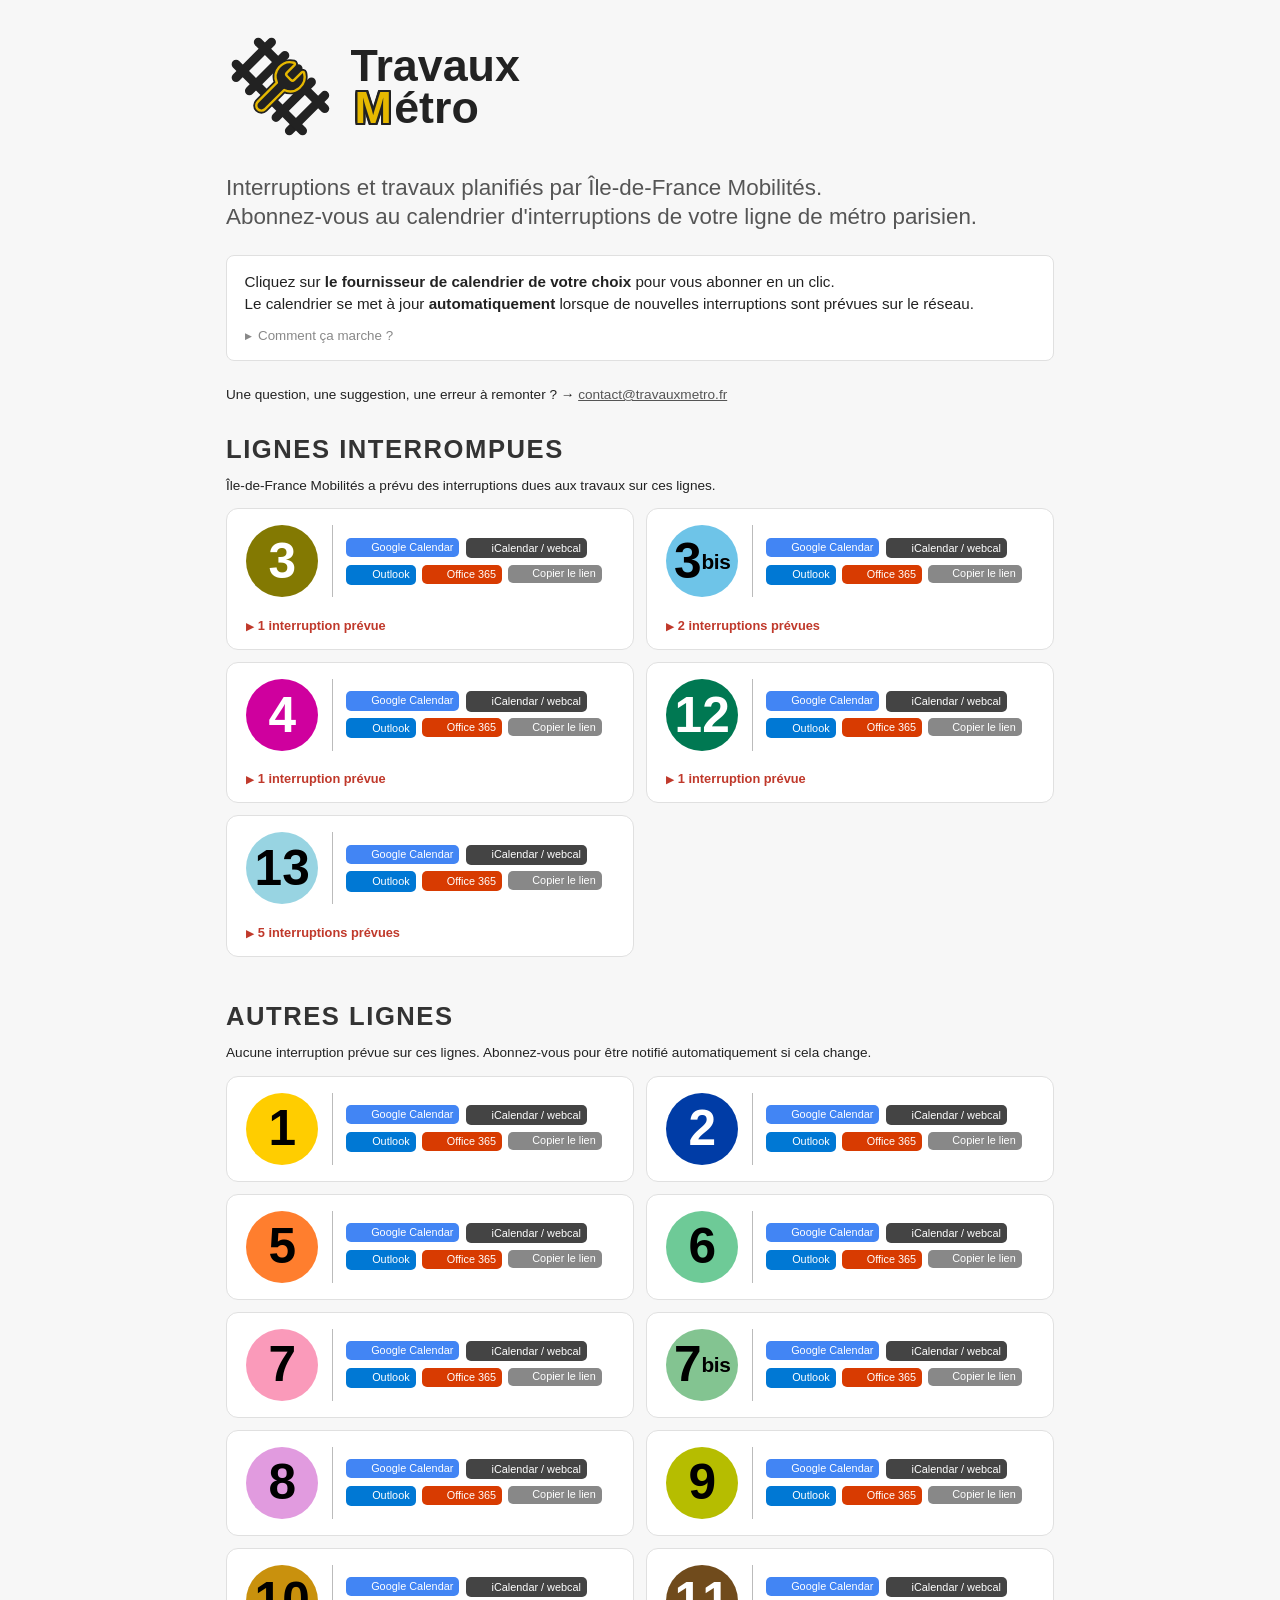
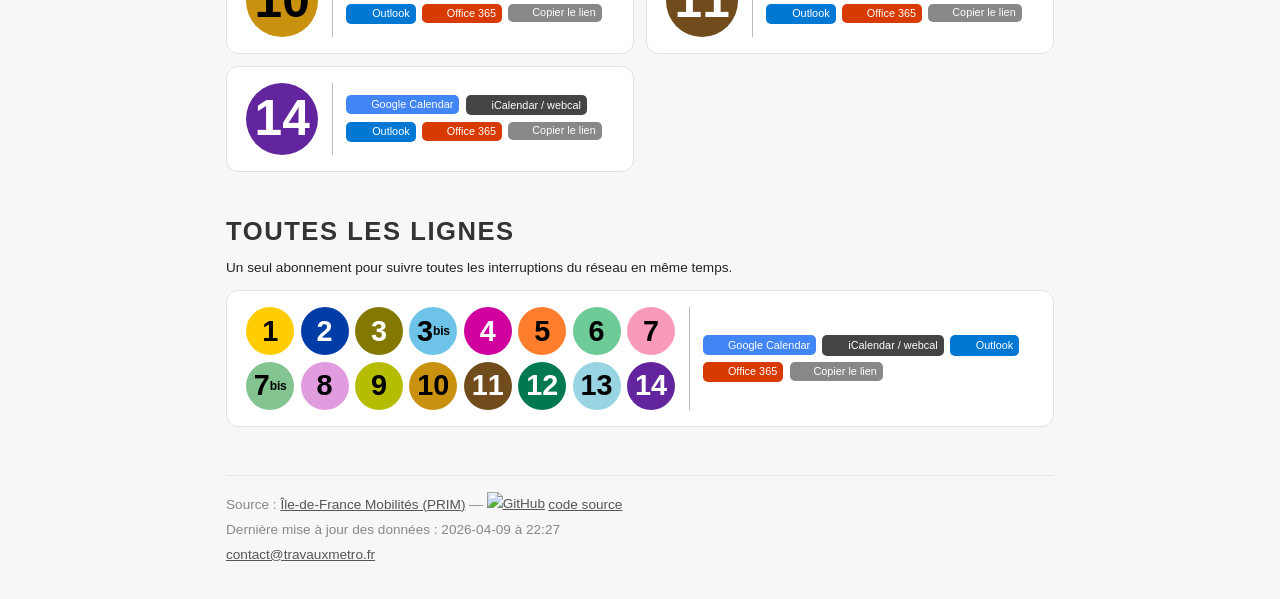
==== commit 1c7bc9f0: "feat: SEO and PWA improvements - sitemap.xml now updated dynamically with lastmod on each fetch run " ====
--- a/public/index.html
+++ b/public/index.html
@@ -335,7 +335,7 @@
   <footer>
     <div>Source : <a href="https://prim.iledefrance-mobilites.fr">Île-de-France Mobilités (PRIM)</a> —
     <a href="https://github.com/ggrelet/travauxmetro.fr"><img src="/icons/github.svg" width="14" height="14" alt="GitHub" style="vertical-align:middle;margin-right:.25em;margin-bottom:2px">code source</a></div>
-    <div>Dernière mise à jour des données : 2026-04-09 à 09:11</div>
+    <div>Dernière mise à jour des données : 2026-04-09 à 22:27</div>
     <div><a href="mailto:contact@travauxmetro.fr">contact@travauxmetro.fr</a></div>
   </footer>
   <script>
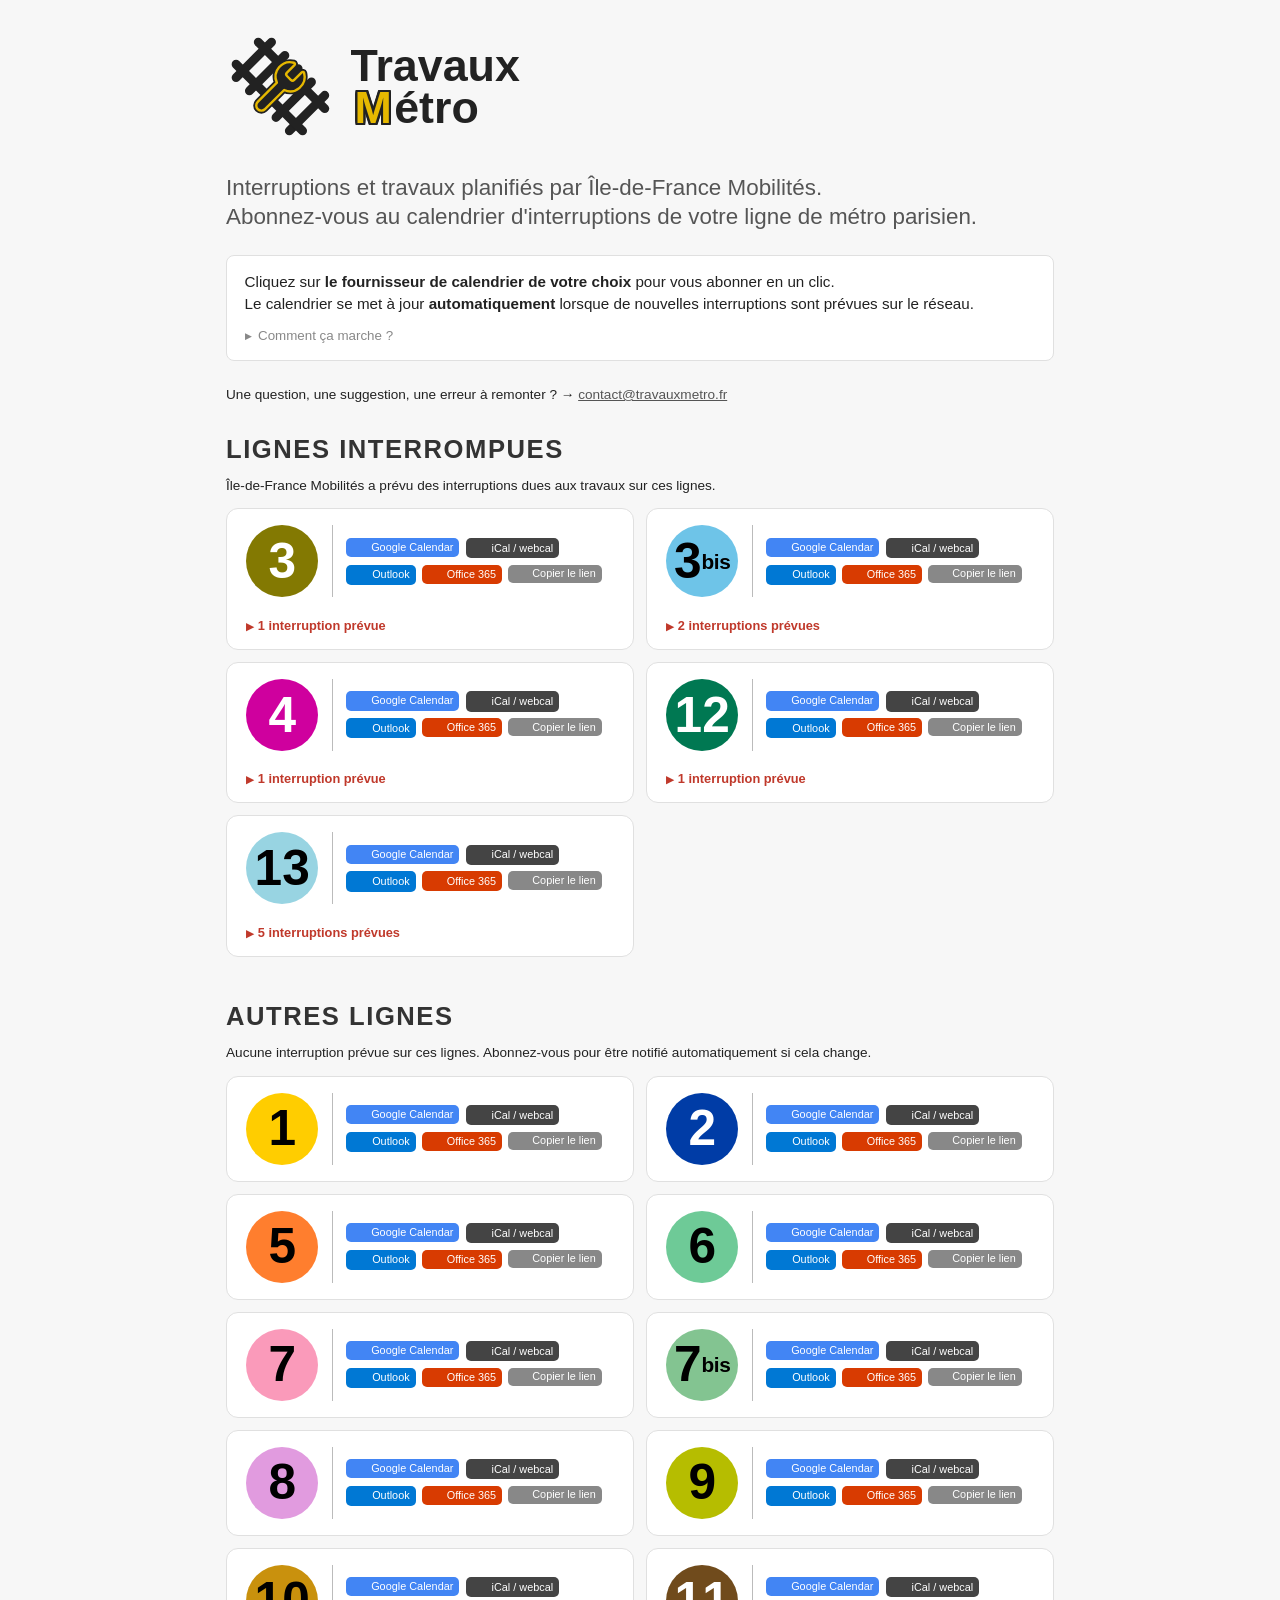
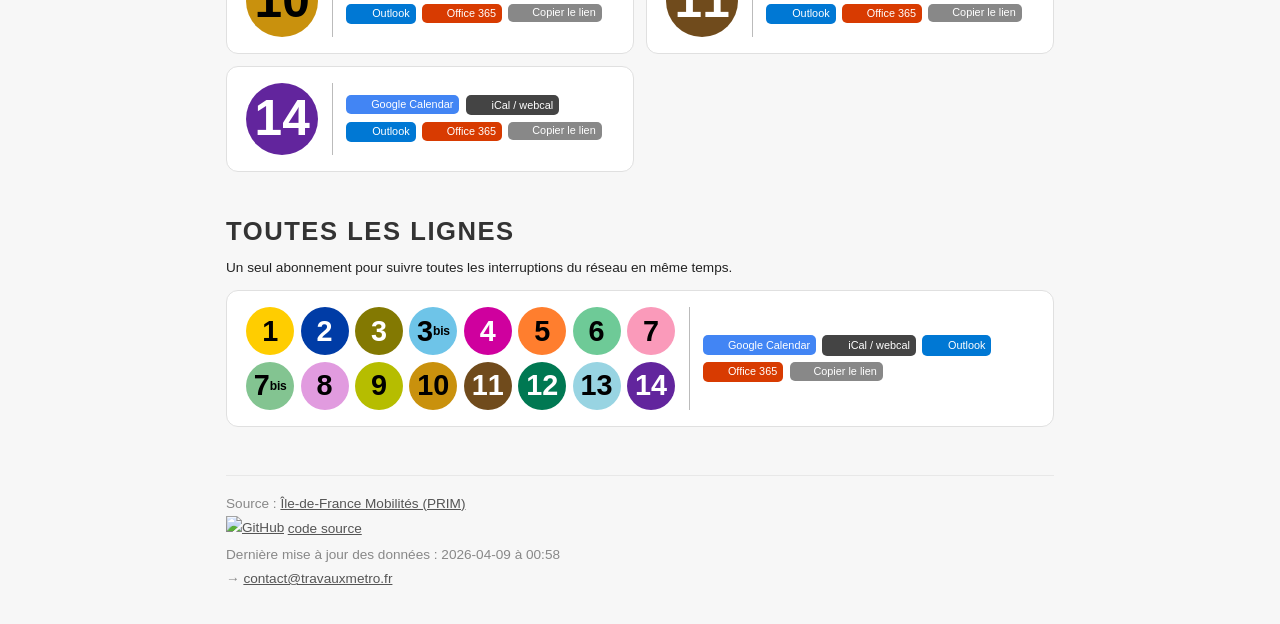
==== commit 0cfb4503: "feat: UX improvements — date format, dialog header, mobile zoom lock - Dates now show abbreviated Fr" ====
--- a/public/index.html
+++ b/public/index.html
@@ -2,7 +2,7 @@
 <html lang="fr">
 <head>
   <meta charset="UTF-8">
-  <meta name="viewport" content="width=device-width, initial-scale=1.0">
+  <meta name="viewport" content="width=device-width, initial-scale=1.0, maximum-scale=1.0, user-scalable=no">
   <title>Travaux Métro</title>
   <meta name="description" content="Calendrier des interruptions et travaux planifiés du métro parisien, mis à jour quotidiennement. Abonnez-vous à votre ligne.">
   <meta name="theme-color" content="#003CA6">
@@ -77,19 +77,21 @@
     @keyframes redglow { 0%, 100% { color: #8b1a1a; } 50% { color: #e53935; } }
     .dis-btn { background: none; border: none; cursor: pointer; font-family: inherit; font-size: .8em; font-weight: 600; color: #c0392b; padding: 1.6em 0 0; display: block; animation: redglow 3s ease-in-out infinite; }
     .dis-btn:hover { text-decoration: underline; }
-    .dis-dialog { border: none; border-radius: 14px; padding: 1.5rem; max-width: 640px; width: calc(100vw - 2rem); box-shadow: 0 8px 40px rgba(0,0,0,.18); position: fixed; inset: 0; margin: auto; height: fit-content; overflow-y: auto; max-height: 90vh; overscroll-behavior: contain; -webkit-overflow-scrolling: touch; }
-    .dis-dialog[open] { animation: dialogIn .25s cubic-bezier(0.16,1,0.3,1) forwards; }
+    .dis-dialog { border: none; border-radius: 14px; padding: 0; max-width: 640px; width: calc(100vw - 2rem); box-shadow: 0 8px 40px rgba(0,0,0,.18); position: fixed; inset: 0; margin: auto; max-height: 90vh; overflow: hidden; }
+    .dis-dialog[open] { display: flex; flex-direction: column; animation: dialogIn .25s cubic-bezier(0.16,1,0.3,1) forwards; }
     @keyframes dialogIn { from { opacity: 0; transform: scale(.95); } to { opacity: 1; transform: scale(1); } }
     .dis-dialog::backdrop { background: rgba(0,0,0,.45); animation: backdropIn .25s ease forwards; }
     @keyframes backdropIn { from { opacity: 0; } to { opacity: 1; } }
-    .dis-close { position: absolute; top: .85rem; right: .85rem; background: none; border: none; cursor: pointer; font-size: 1.4rem; color: #999; padding: .2rem .45rem; border-radius: 5px; line-height: 1; }
+    .dis-dialog-header { display: flex; align-items: center; gap: .7em; padding: 1rem 1.2rem; background: #fff; flex-shrink: 0; border-bottom: 1px solid #e8e8e8; }
+    .dis-dialog-body { padding: 1.2rem 1.5rem 1.5rem; overflow-y: auto; overscroll-behavior: contain; -webkit-overflow-scrolling: touch; }
+    .dis-close { background: none; border: none; cursor: pointer; font-size: 1.4rem; color: #999; padding: .2rem .45rem; border-radius: 5px; line-height: 1; flex-shrink: 0; }
     .dis-close:hover { background: #f0f0f0; color: #333; }
     .dis-dialog-title { font-weight: 700; font-size: 1.05rem; margin: 0 0 .1rem; color: #333; }
     .dis-dialog-subtitle { font-size: .9rem; color: #666; margin: 0 0 1rem; }
     .cards { display: grid; grid-template-columns: repeat(auto-fill, minmax(260px, 1fr)); gap: .75rem; }
     .dis-card { background: #fafafa; border: 1px solid #e8e8e8; border-radius: 10px; padding: .9rem; }
     .card-title { font-weight: 600; font-size: .9em; margin-bottom: .4rem; }
-    .period { font-size: .8em; color: #555; margin: .15rem 0; }
+    .period { font-size: .8em; color: #555; margin: .15rem 0; white-space: nowrap; }
     .stops { font-size: .8em; color: #333; margin-top: .35rem; }
     .message { font-size: .78em; color: #666; margin-top: .45rem; border-top: 1px solid #eee; padding-top: .35rem; white-space: pre-wrap; }
     .note { font-size: .82em; color: #666; font-style: italic; margin: .5rem 0 .5rem; }
@@ -118,7 +120,7 @@
     </details>
   </div>
 
-  <p class="contact-hint">Une question, une suggestion, une erreur à remonter ? <span style="white-space:nowrap">→ <a href="mailto:contact@travauxmetro.fr">contact@travauxmetro.fr</a></span></p>
+  <p class="contact-hint">Une question, une suggestion, une erreur à remonter&nbsp;? <span style="white-space:nowrap">→ <a href="mailto:contact@travauxmetro.fr">contact@travauxmetro.fr</a></span></p>
 
   
   <section>
@@ -129,110 +131,120 @@
       <div class="line-header">
         <span class="badge" style="background:#837902;color:#FFFFFF">3</span>
         <div class="line-vsep"></div>
-        <div class="line-actions"><a class="sub-btn google" href="https://calendar.google.com/calendar/render?cid=webcal%3A%2F%2Ftravauxmetro.fr%2Fligne-3.ics" target="_blank" rel="noopener" data-umami-event="subscribe-google" data-umami-event-line="3"><img src="/icons/googlecalendar.svg" width="15" height="15" alt="" style="margin-right:.35em;flex-shrink:0">Google Calendar</a><a class="sub-btn webcal" href="webcal://travauxmetro.fr/ligne-3.ics" data-umami-event="subscribe-webcal" data-umami-event-line="3"><img src="/icons/apple.svg" width="16" height="16" alt="" style="margin-right:.35em;flex-shrink:0">iCalendar / webcal</a><a class="sub-btn outlook" href="https://outlook.live.com/calendar/0/addfromweb?url=https%3A%2F%2Ftravauxmetro.fr%2Fligne-3.ics" target="_blank" rel="noopener" data-umami-event="subscribe-outlook" data-umami-event-line="3"><img src="/icons/outlook.svg" width="16" height="16" alt="" style="margin-right:.35em;flex-shrink:0">Outlook</a><a class="sub-btn o365" href="https://outlook.office.com/calendar/addfromweb?url=https%3A%2F%2Ftravauxmetro.fr%2Fligne-3.ics" target="_blank" rel="noopener" data-umami-event="subscribe-o365" data-umami-event-line="3"><img src="/icons/office365.svg" width="15" height="15" alt="" style="margin-right:.35em;flex-shrink:0">Office 365</a><button class="sub-btn copy" onclick="copyUrl('https://travauxmetro.fr/ligne-3.ics',this)" data-umami-event="copy-url" data-umami-event-line="3"><img src="/icons/copy.svg" width="14" height="14" alt="" style="margin-right:.35em;flex-shrink:0">Copier le lien</button></div>
+        <div class="line-actions"><a class="sub-btn google" href="https://calendar.google.com/calendar/render?cid=webcal%3A%2F%2Ftravauxmetro.fr%2Fligne-3.ics" target="_blank" rel="noopener" data-umami-event="subscribe-google" data-umami-event-line="3"><img src="/icons/googlecalendar.svg" width="15" height="15" alt="" style="margin-right:.35em;flex-shrink:0">Google Calendar</a><a class="sub-btn webcal" href="webcal://travauxmetro.fr/ligne-3.ics" data-umami-event="subscribe-webcal" data-umami-event-line="3"><img src="/icons/apple.svg" width="16" height="16" alt="" style="margin-right:.35em;flex-shrink:0">iCal / webcal</a><a class="sub-btn outlook" href="https://outlook.live.com/calendar/0/addfromweb?url=https%3A%2F%2Ftravauxmetro.fr%2Fligne-3.ics" target="_blank" rel="noopener" data-umami-event="subscribe-outlook" data-umami-event-line="3"><img src="/icons/outlook.svg" width="16" height="16" alt="" style="margin-right:.35em;flex-shrink:0">Outlook</a><a class="sub-btn o365" href="https://outlook.office.com/calendar/addfromweb?url=https%3A%2F%2Ftravauxmetro.fr%2Fligne-3.ics" target="_blank" rel="noopener" data-umami-event="subscribe-o365" data-umami-event-line="3"><img src="/icons/office365.svg" width="15" height="15" alt="" style="margin-right:.35em;flex-shrink:0">Office 365</a><button class="sub-btn copy" onclick="copyUrl('https://travauxmetro.fr/ligne-3.ics',this)" data-umami-event="copy-url" data-umami-event-line="3"><img src="/icons/copy.svg" width="14" height="14" alt="" style="margin-right:.35em;flex-shrink:0">Copier le lien</button></div>
       </div>
       <button class="dis-btn" data-dialog="dis-3" data-umami-event="accordion-open" data-umami-event-line="3"><span style="font-size:.8em">▶</span> 1 interruption prévue</button>
     <dialog id="dis-3" class="dis-dialog">
-      <button class="dis-close" autofocus onclick="this.closest('dialog').close()">✕</button>
-      <p class="dis-dialog-title">Ligne 3</p>
-      <p class="dis-dialog-subtitle">1 interruption prévue</p>
-      <div class="cards">
+      <div class="dis-dialog-header">
+        <span class="badge" style="background:#837902;color:#FFFFFF;width:2rem;height:2rem;font-size:1.2rem;flex-shrink:0">3</span>
+        <span class="dis-dialog-subtitle" style="margin:0;flex:1">1 interruption prévue</span>
+        <button class="dis-close" autofocus onclick="this.closest('dialog').close()">✕</button>
+      </div>
+      <div class="dis-dialog-body"><div class="cards">
           <div class="dis-card">
             <div class="card-title">Métro 3 : Travaux - Trafic interrompu</div>
-            <div class="period">📅 08-04-2026 → 12-05-2026</div><div class="stops">🚉 Gambetta, Porte de Bagnolet, Gallieni</div><div class="message">Jusqu'au 12 mai inclus, le trafic est interrompu entre Gallieni et Gambetta en raison de travaux. Bus de remplacement.</div>
-          </div></div>
+            <div class="period">📅 mer. 8 avril → mar. 12 mai</div><div class="stops"><img src="/favicon/favicon.svg" width="18" height="18" alt="" style="vertical-align:-4px;margin-right:.25em">Gallieni, Porte de Bagnolet, Gambetta</div><div class="message">Jusqu'au 12 mai inclus, le trafic est interrompu entre Gallieni et Gambetta en raison de travaux. Bus de remplacement.</div>
+          </div></div></div>
     </dialog>
     </div>
     <div class="line-row" data-line="3B">
       <div class="line-header">
         <span class="badge" style="background:#6EC4E8;color:#000000">3<span style="font-size:.42em;letter-spacing:-.02em">bis</span></span>
         <div class="line-vsep"></div>
-        <div class="line-actions"><a class="sub-btn google" href="https://calendar.google.com/calendar/render?cid=webcal%3A%2F%2Ftravauxmetro.fr%2Fligne-3B.ics" target="_blank" rel="noopener" data-umami-event="subscribe-google" data-umami-event-line="3B"><img src="/icons/googlecalendar.svg" width="15" height="15" alt="" style="margin-right:.35em;flex-shrink:0">Google Calendar</a><a class="sub-btn webcal" href="webcal://travauxmetro.fr/ligne-3B.ics" data-umami-event="subscribe-webcal" data-umami-event-line="3B"><img src="/icons/apple.svg" width="16" height="16" alt="" style="margin-right:.35em;flex-shrink:0">iCalendar / webcal</a><a class="sub-btn outlook" href="https://outlook.live.com/calendar/0/addfromweb?url=https%3A%2F%2Ftravauxmetro.fr%2Fligne-3B.ics" target="_blank" rel="noopener" data-umami-event="subscribe-outlook" data-umami-event-line="3B"><img src="/icons/outlook.svg" width="16" height="16" alt="" style="margin-right:.35em;flex-shrink:0">Outlook</a><a class="sub-btn o365" href="https://outlook.office.com/calendar/addfromweb?url=https%3A%2F%2Ftravauxmetro.fr%2Fligne-3B.ics" target="_blank" rel="noopener" data-umami-event="subscribe-o365" data-umami-event-line="3B"><img src="/icons/office365.svg" width="15" height="15" alt="" style="margin-right:.35em;flex-shrink:0">Office 365</a><button class="sub-btn copy" onclick="copyUrl('https://travauxmetro.fr/ligne-3B.ics',this)" data-umami-event="copy-url" data-umami-event-line="3B"><img src="/icons/copy.svg" width="14" height="14" alt="" style="margin-right:.35em;flex-shrink:0">Copier le lien</button></div>
+        <div class="line-actions"><a class="sub-btn google" href="https://calendar.google.com/calendar/render?cid=webcal%3A%2F%2Ftravauxmetro.fr%2Fligne-3B.ics" target="_blank" rel="noopener" data-umami-event="subscribe-google" data-umami-event-line="3B"><img src="/icons/googlecalendar.svg" width="15" height="15" alt="" style="margin-right:.35em;flex-shrink:0">Google Calendar</a><a class="sub-btn webcal" href="webcal://travauxmetro.fr/ligne-3B.ics" data-umami-event="subscribe-webcal" data-umami-event-line="3B"><img src="/icons/apple.svg" width="16" height="16" alt="" style="margin-right:.35em;flex-shrink:0">iCal / webcal</a><a class="sub-btn outlook" href="https://outlook.live.com/calendar/0/addfromweb?url=https%3A%2F%2Ftravauxmetro.fr%2Fligne-3B.ics" target="_blank" rel="noopener" data-umami-event="subscribe-outlook" data-umami-event-line="3B"><img src="/icons/outlook.svg" width="16" height="16" alt="" style="margin-right:.35em;flex-shrink:0">Outlook</a><a class="sub-btn o365" href="https://outlook.office.com/calendar/addfromweb?url=https%3A%2F%2Ftravauxmetro.fr%2Fligne-3B.ics" target="_blank" rel="noopener" data-umami-event="subscribe-o365" data-umami-event-line="3B"><img src="/icons/office365.svg" width="15" height="15" alt="" style="margin-right:.35em;flex-shrink:0">Office 365</a><button class="sub-btn copy" onclick="copyUrl('https://travauxmetro.fr/ligne-3B.ics',this)" data-umami-event="copy-url" data-umami-event-line="3B"><img src="/icons/copy.svg" width="14" height="14" alt="" style="margin-right:.35em;flex-shrink:0">Copier le lien</button></div>
       </div>
       <button class="dis-btn" data-dialog="dis-3B" data-umami-event="accordion-open" data-umami-event-line="3B"><span style="font-size:.8em">▶</span> 2 interruptions prévues</button>
     <dialog id="dis-3B" class="dis-dialog">
-      <button class="dis-close" autofocus onclick="this.closest('dialog').close()">✕</button>
-      <p class="dis-dialog-title">Ligne 3B</p>
-      <p class="dis-dialog-subtitle">2 interruptions prévues</p>
-      <div class="cards">
+      <div class="dis-dialog-header">
+        <span class="badge" style="background:#6EC4E8;color:#000000;width:2rem;height:2rem;font-size:1.2rem;flex-shrink:0">3<span style="font-size:.42em;letter-spacing:-.02em">bis</span></span>
+        <span class="dis-dialog-subtitle" style="margin:0;flex:1">2 interruptions prévues</span>
+        <button class="dis-close" autofocus onclick="this.closest('dialog').close()">✕</button>
+      </div>
+      <div class="dis-dialog-body"><div class="cards">
           <div class="dis-card">
             <div class="card-title">Métro 3B : Travaux - Trafic interrompu</div>
-            <div class="period">📅 12-04-2026 22:15 → 13-04-2026 02:00</div><div class="period">📅 19-04-2026 22:15 → 20-04-2026 02:00</div><div class="period">📅 26-04-2026 22:15 → 27-04-2026 02:00</div><div class="period">📅 03-05-2026 22:15 → 04-05-2026 02:00</div><div class="period">📅 10-05-2026 22:15 → 11-05-2026 02:00</div><div class="message">Du 12 avril au 10 mai inclus, le dimanche dès 22:15, le trafic sera interrompu sur toute la ligne en raison de travaux.</div>
+            <div class="period">📅 dim. 12 avril 22:15 → lun. 13 avril 02:00</div><div class="period">📅 dim. 19 avril 22:15 → lun. 20 avril 02:00</div><div class="period">📅 dim. 26 avril 22:15 → lun. 27 avril 02:00</div><div class="period">📅 dim. 3 mai 22:15 → lun. 4 mai 02:00</div><div class="period">📅 dim. 10 mai 22:15 → lun. 11 mai 02:00</div><div class="message">Du 12 avril au 10 mai inclus, le dimanche dès 22:15, le trafic sera interrompu sur toute la ligne en raison de travaux.</div>
           </div>
           <div class="dis-card">
             <div class="card-title">Métro 3B : Travaux - Trafic interrompu</div>
-            <div class="period">📅 16-05-2026 → 21-05-2026</div><div class="message">Du 16 mai au 21 mai inclus, le trafic sera interrompu sur toute la ligne en raison de travaux.</div>
-          </div></div>
+            <div class="period">📅 sam. 16 mai → jeu. 21 mai</div><div class="message">Du 16 mai au 21 mai inclus, le trafic sera interrompu sur toute la ligne en raison de travaux.</div>
+          </div></div></div>
     </dialog>
     </div>
     <div class="line-row" data-line="4">
       <div class="line-header">
         <span class="badge" style="background:#CF009E;color:#FFFFFF">4</span>
         <div class="line-vsep"></div>
-        <div class="line-actions"><a class="sub-btn google" href="https://calendar.google.com/calendar/render?cid=webcal%3A%2F%2Ftravauxmetro.fr%2Fligne-4.ics" target="_blank" rel="noopener" data-umami-event="subscribe-google" data-umami-event-line="4"><img src="/icons/googlecalendar.svg" width="15" height="15" alt="" style="margin-right:.35em;flex-shrink:0">Google Calendar</a><a class="sub-btn webcal" href="webcal://travauxmetro.fr/ligne-4.ics" data-umami-event="subscribe-webcal" data-umami-event-line="4"><img src="/icons/apple.svg" width="16" height="16" alt="" style="margin-right:.35em;flex-shrink:0">iCalendar / webcal</a><a class="sub-btn outlook" href="https://outlook.live.com/calendar/0/addfromweb?url=https%3A%2F%2Ftravauxmetro.fr%2Fligne-4.ics" target="_blank" rel="noopener" data-umami-event="subscribe-outlook" data-umami-event-line="4"><img src="/icons/outlook.svg" width="16" height="16" alt="" style="margin-right:.35em;flex-shrink:0">Outlook</a><a class="sub-btn o365" href="https://outlook.office.com/calendar/addfromweb?url=https%3A%2F%2Ftravauxmetro.fr%2Fligne-4.ics" target="_blank" rel="noopener" data-umami-event="subscribe-o365" data-umami-event-line="4"><img src="/icons/office365.svg" width="15" height="15" alt="" style="margin-right:.35em;flex-shrink:0">Office 365</a><button class="sub-btn copy" onclick="copyUrl('https://travauxmetro.fr/ligne-4.ics',this)" data-umami-event="copy-url" data-umami-event-line="4"><img src="/icons/copy.svg" width="14" height="14" alt="" style="margin-right:.35em;flex-shrink:0">Copier le lien</button></div>
+        <div class="line-actions"><a class="sub-btn google" href="https://calendar.google.com/calendar/render?cid=webcal%3A%2F%2Ftravauxmetro.fr%2Fligne-4.ics" target="_blank" rel="noopener" data-umami-event="subscribe-google" data-umami-event-line="4"><img src="/icons/googlecalendar.svg" width="15" height="15" alt="" style="margin-right:.35em;flex-shrink:0">Google Calendar</a><a class="sub-btn webcal" href="webcal://travauxmetro.fr/ligne-4.ics" data-umami-event="subscribe-webcal" data-umami-event-line="4"><img src="/icons/apple.svg" width="16" height="16" alt="" style="margin-right:.35em;flex-shrink:0">iCal / webcal</a><a class="sub-btn outlook" href="https://outlook.live.com/calendar/0/addfromweb?url=https%3A%2F%2Ftravauxmetro.fr%2Fligne-4.ics" target="_blank" rel="noopener" data-umami-event="subscribe-outlook" data-umami-event-line="4"><img src="/icons/outlook.svg" width="16" height="16" alt="" style="margin-right:.35em;flex-shrink:0">Outlook</a><a class="sub-btn o365" href="https://outlook.office.com/calendar/addfromweb?url=https%3A%2F%2Ftravauxmetro.fr%2Fligne-4.ics" target="_blank" rel="noopener" data-umami-event="subscribe-o365" data-umami-event-line="4"><img src="/icons/office365.svg" width="15" height="15" alt="" style="margin-right:.35em;flex-shrink:0">Office 365</a><button class="sub-btn copy" onclick="copyUrl('https://travauxmetro.fr/ligne-4.ics',this)" data-umami-event="copy-url" data-umami-event-line="4"><img src="/icons/copy.svg" width="14" height="14" alt="" style="margin-right:.35em;flex-shrink:0">Copier le lien</button></div>
       </div>
       <button class="dis-btn" data-dialog="dis-4" data-umami-event="accordion-open" data-umami-event-line="4"><span style="font-size:.8em">▶</span> 1 interruption prévue</button>
     <dialog id="dis-4" class="dis-dialog">
-      <button class="dis-close" autofocus onclick="this.closest('dialog').close()">✕</button>
-      <p class="dis-dialog-title">Ligne 4</p>
-      <p class="dis-dialog-subtitle">1 interruption prévue</p>
-      <div class="cards">
+      <div class="dis-dialog-header">
+        <span class="badge" style="background:#CF009E;color:#FFFFFF;width:2rem;height:2rem;font-size:1.2rem;flex-shrink:0">4</span>
+        <span class="dis-dialog-subtitle" style="margin:0;flex:1">1 interruption prévue</span>
+        <button class="dis-close" autofocus onclick="this.closest('dialog').close()">✕</button>
+      </div>
+      <div class="dis-dialog-body"><div class="cards">
           <div class="dis-card">
             <div class="card-title">Métro 4 : Travaux d'entretien - Trafic interrompu</div>
-            <div class="period">📅 20-04-2026 → 01-05-2026</div><div class="message">Du 20 avril au 1er mai inclus, le trafic sera interrompu entre Châtelet et Barbès - Rochechouart en raison de travaux d'entretien.</div>
-          </div></div>
+            <div class="period">📅 lun. 20 avril → ven. 1 mai</div><div class="message">Du 20 avril au 1er mai inclus, le trafic sera interrompu entre Châtelet et Barbès - Rochechouart en raison de travaux d'entretien.</div>
+          </div></div></div>
     </dialog>
     </div>
     <div class="line-row" data-line="12">
       <div class="line-header">
         <span class="badge" style="background:#007852;color:#FFFFFF">12</span>
         <div class="line-vsep"></div>
-        <div class="line-actions"><a class="sub-btn google" href="https://calendar.google.com/calendar/render?cid=webcal%3A%2F%2Ftravauxmetro.fr%2Fligne-12.ics" target="_blank" rel="noopener" data-umami-event="subscribe-google" data-umami-event-line="12"><img src="/icons/googlecalendar.svg" width="15" height="15" alt="" style="margin-right:.35em;flex-shrink:0">Google Calendar</a><a class="sub-btn webcal" href="webcal://travauxmetro.fr/ligne-12.ics" data-umami-event="subscribe-webcal" data-umami-event-line="12"><img src="/icons/apple.svg" width="16" height="16" alt="" style="margin-right:.35em;flex-shrink:0">iCalendar / webcal</a><a class="sub-btn outlook" href="https://outlook.live.com/calendar/0/addfromweb?url=https%3A%2F%2Ftravauxmetro.fr%2Fligne-12.ics" target="_blank" rel="noopener" data-umami-event="subscribe-outlook" data-umami-event-line="12"><img src="/icons/outlook.svg" width="16" height="16" alt="" style="margin-right:.35em;flex-shrink:0">Outlook</a><a class="sub-btn o365" href="https://outlook.office.com/calendar/addfromweb?url=https%3A%2F%2Ftravauxmetro.fr%2Fligne-12.ics" target="_blank" rel="noopener" data-umami-event="subscribe-o365" data-umami-event-line="12"><img src="/icons/office365.svg" width="15" height="15" alt="" style="margin-right:.35em;flex-shrink:0">Office 365</a><button class="sub-btn copy" onclick="copyUrl('https://travauxmetro.fr/ligne-12.ics',this)" data-umami-event="copy-url" data-umami-event-line="12"><img src="/icons/copy.svg" width="14" height="14" alt="" style="margin-right:.35em;flex-shrink:0">Copier le lien</button></div>
+        <div class="line-actions"><a class="sub-btn google" href="https://calendar.google.com/calendar/render?cid=webcal%3A%2F%2Ftravauxmetro.fr%2Fligne-12.ics" target="_blank" rel="noopener" data-umami-event="subscribe-google" data-umami-event-line="12"><img src="/icons/googlecalendar.svg" width="15" height="15" alt="" style="margin-right:.35em;flex-shrink:0">Google Calendar</a><a class="sub-btn webcal" href="webcal://travauxmetro.fr/ligne-12.ics" data-umami-event="subscribe-webcal" data-umami-event-line="12"><img src="/icons/apple.svg" width="16" height="16" alt="" style="margin-right:.35em;flex-shrink:0">iCal / webcal</a><a class="sub-btn outlook" href="https://outlook.live.com/calendar/0/addfromweb?url=https%3A%2F%2Ftravauxmetro.fr%2Fligne-12.ics" target="_blank" rel="noopener" data-umami-event="subscribe-outlook" data-umami-event-line="12"><img src="/icons/outlook.svg" width="16" height="16" alt="" style="margin-right:.35em;flex-shrink:0">Outlook</a><a class="sub-btn o365" href="https://outlook.office.com/calendar/addfromweb?url=https%3A%2F%2Ftravauxmetro.fr%2Fligne-12.ics" target="_blank" rel="noopener" data-umami-event="subscribe-o365" data-umami-event-line="12"><img src="/icons/office365.svg" width="15" height="15" alt="" style="margin-right:.35em;flex-shrink:0">Office 365</a><button class="sub-btn copy" onclick="copyUrl('https://travauxmetro.fr/ligne-12.ics',this)" data-umami-event="copy-url" data-umami-event-line="12"><img src="/icons/copy.svg" width="14" height="14" alt="" style="margin-right:.35em;flex-shrink:0">Copier le lien</button></div>
       </div>
       <button class="dis-btn" data-dialog="dis-12" data-umami-event="accordion-open" data-umami-event-line="12"><span style="font-size:.8em">▶</span> 1 interruption prévue</button>
     <dialog id="dis-12" class="dis-dialog">
-      <button class="dis-close" autofocus onclick="this.closest('dialog').close()">✕</button>
-      <p class="dis-dialog-title">Ligne 12</p>
-      <p class="dis-dialog-subtitle">1 interruption prévue</p>
-      <div class="cards">
+      <div class="dis-dialog-header">
+        <span class="badge" style="background:#007852;color:#FFFFFF;width:2rem;height:2rem;font-size:1.2rem;flex-shrink:0">12</span>
+        <span class="dis-dialog-subtitle" style="margin:0;flex:1">1 interruption prévue</span>
+        <button class="dis-close" autofocus onclick="this.closest('dialog').close()">✕</button>
+      </div>
+      <div class="dis-dialog-body"><div class="cards">
           <div class="dis-card">
             <div class="card-title">Métro 12 : Travaux de modernisation - Trafic interrompu</div>
-            <div class="period">📅 05-04-2026 22:00 → 06-04-2026 02:00</div><div class="period">📅 12-04-2026 22:00 → 13-04-2026 02:00</div><div class="message">Jusqu'au 12 avril inclus, le dimanche dès 22:00, le trafic est interrompu sur toute la ligne en raison de travaux de modernisation.</div>
-          </div></div>
+            <div class="period">📅 dim. 5 avril 22:00 → lun. 6 avril 02:00</div><div class="period">📅 dim. 12 avril 22:00 → lun. 13 avril 02:00</div><div class="message">Jusqu'au 12 avril inclus, le dimanche dès 22:00, le trafic est interrompu sur toute la ligne en raison de travaux de modernisation.</div>
+          </div></div></div>
     </dialog>
     </div>
     <div class="line-row" data-line="13">
       <div class="line-header">
         <span class="badge" style="background:#98D4E2;color:#000000">13</span>
         <div class="line-vsep"></div>
-        <div class="line-actions"><a class="sub-btn google" href="https://calendar.google.com/calendar/render?cid=webcal%3A%2F%2Ftravauxmetro.fr%2Fligne-13.ics" target="_blank" rel="noopener" data-umami-event="subscribe-google" data-umami-event-line="13"><img src="/icons/googlecalendar.svg" width="15" height="15" alt="" style="margin-right:.35em;flex-shrink:0">Google Calendar</a><a class="sub-btn webcal" href="webcal://travauxmetro.fr/ligne-13.ics" data-umami-event="subscribe-webcal" data-umami-event-line="13"><img src="/icons/apple.svg" width="16" height="16" alt="" style="margin-right:.35em;flex-shrink:0">iCalendar / webcal</a><a class="sub-btn outlook" href="https://outlook.live.com/calendar/0/addfromweb?url=https%3A%2F%2Ftravauxmetro.fr%2Fligne-13.ics" target="_blank" rel="noopener" data-umami-event="subscribe-outlook" data-umami-event-line="13"><img src="/icons/outlook.svg" width="16" height="16" alt="" style="margin-right:.35em;flex-shrink:0">Outlook</a><a class="sub-btn o365" href="https://outlook.office.com/calendar/addfromweb?url=https%3A%2F%2Ftravauxmetro.fr%2Fligne-13.ics" target="_blank" rel="noopener" data-umami-event="subscribe-o365" data-umami-event-line="13"><img src="/icons/office365.svg" width="15" height="15" alt="" style="margin-right:.35em;flex-shrink:0">Office 365</a><button class="sub-btn copy" onclick="copyUrl('https://travauxmetro.fr/ligne-13.ics',this)" data-umami-event="copy-url" data-umami-event-line="13"><img src="/icons/copy.svg" width="14" height="14" alt="" style="margin-right:.35em;flex-shrink:0">Copier le lien</button></div>
+        <div class="line-actions"><a class="sub-btn google" href="https://calendar.google.com/calendar/render?cid=webcal%3A%2F%2Ftravauxmetro.fr%2Fligne-13.ics" target="_blank" rel="noopener" data-umami-event="subscribe-google" data-umami-event-line="13"><img src="/icons/googlecalendar.svg" width="15" height="15" alt="" style="margin-right:.35em;flex-shrink:0">Google Calendar</a><a class="sub-btn webcal" href="webcal://travauxmetro.fr/ligne-13.ics" data-umami-event="subscribe-webcal" data-umami-event-line="13"><img src="/icons/apple.svg" width="16" height="16" alt="" style="margin-right:.35em;flex-shrink:0">iCal / webcal</a><a class="sub-btn outlook" href="https://outlook.live.com/calendar/0/addfromweb?url=https%3A%2F%2Ftravauxmetro.fr%2Fligne-13.ics" target="_blank" rel="noopener" data-umami-event="subscribe-outlook" data-umami-event-line="13"><img src="/icons/outlook.svg" width="16" height="16" alt="" style="margin-right:.35em;flex-shrink:0">Outlook</a><a class="sub-btn o365" href="https://outlook.office.com/calendar/addfromweb?url=https%3A%2F%2Ftravauxmetro.fr%2Fligne-13.ics" target="_blank" rel="noopener" data-umami-event="subscribe-o365" data-umami-event-line="13"><img src="/icons/office365.svg" width="15" height="15" alt="" style="margin-right:.35em;flex-shrink:0">Office 365</a><button class="sub-btn copy" onclick="copyUrl('https://travauxmetro.fr/ligne-13.ics',this)" data-umami-event="copy-url" data-umami-event-line="13"><img src="/icons/copy.svg" width="14" height="14" alt="" style="margin-right:.35em;flex-shrink:0">Copier le lien</button></div>
       </div>
       <button class="dis-btn" data-dialog="dis-13" data-umami-event="accordion-open" data-umami-event-line="13"><span style="font-size:.8em">▶</span> 5 interruptions prévues</button>
     <dialog id="dis-13" class="dis-dialog">
-      <button class="dis-close" autofocus onclick="this.closest('dialog').close()">✕</button>
-      <p class="dis-dialog-title">Ligne 13</p>
-      <p class="dis-dialog-subtitle">5 interruptions prévues</p>
-      <div class="cards">
+      <div class="dis-dialog-header">
+        <span class="badge" style="background:#98D4E2;color:#000000;width:2rem;height:2rem;font-size:1.2rem;flex-shrink:0">13</span>
+        <span class="dis-dialog-subtitle" style="margin:0;flex:1">5 interruptions prévues</span>
+        <button class="dis-close" autofocus onclick="this.closest('dialog').close()">✕</button>
+      </div>
+      <div class="dis-dialog-body"><div class="cards">
           <div class="dis-card">
             <div class="card-title">Métro 13 : Travaux - Trafic interrompu</div>
-            <div class="period">📅 03-05-2026 04:45 → 03-05-2026 12:00</div><div class="message">Les dimanches 3 et 17 mai ainsi que les 7 et 28 juin, jusqu'à 12 heures, le trafic est interrompu sur l'ensemble de la ligne en raison de travaux de modernisation.</div>
+            <div class="period">📅 dim. 3 mai 04:45 → dim. 3 mai 12:00</div><div class="message">Les dimanches 3 et 17 mai ainsi que les 7 et 28 juin, jusqu'à 12 heures, le trafic est interrompu sur l'ensemble de la ligne en raison de travaux de modernisation.</div>
           </div>
           <div class="dis-card">
             <div class="card-title">Métro 13 : Travaux - Trafic interrompu</div>
-            <div class="period">📅 28-06-2026 04:45 → 28-06-2026 12:00</div><div class="message">Le 28 juin jusqu'à 12:00, le trafic sera interrompu sur toute la ligne en raison de travaux.</div>
+            <div class="period">📅 dim. 28 juin 04:45 → dim. 28 juin 12:00</div><div class="message">Le 28 juin jusqu'à 12:00, le trafic sera interrompu sur toute la ligne en raison de travaux.</div>
           </div>
           <div class="dis-card">
             <div class="card-title">Métro 13 : Travaux - Trafic interrompu</div>
-            <div class="period">📅 17-05-2026 04:45 → 17-05-2026 12:00</div><div class="message">Le dimanche 17 mai ainsi que les 7 et 28 juin, jusqu'à 12 heures, le trafic est interrompu sur l'ensemble de la ligne en raison de travaux de modernisation.</div>
+            <div class="period">📅 dim. 17 mai 04:45 → dim. 17 mai 12:00</div><div class="message">Le dimanche 17 mai ainsi que les 7 et 28 juin, jusqu'à 12 heures, le trafic est interrompu sur l'ensemble de la ligne en raison de travaux de modernisation.</div>
           </div>
           <div class="dis-card">
             <div class="card-title">Métro 13 : Travaux de modernisation - Arrêt non desservi</div>
-            <div class="period">📅 09-04-2026 → 12-04-2026</div><div class="stops">🚉 Plaisance</div><div class="message">Jusqu'au 12 avril inclus, l'arrêt n'est pas desservi à Plaisance en raison de travaux de modernisation</div>
+            <div class="period">📅 jeu. 9 avril → dim. 12 avril</div><div class="stops"><img src="/favicon/favicon.svg" width="18" height="18" alt="" style="vertical-align:-4px;margin-right:.25em">Plaisance</div><div class="message">Jusqu'au 12 avril inclus, l'arrêt n'est pas desservi à Plaisance en raison de travaux de modernisation</div>
           </div>
           <div class="dis-card">
             <div class="card-title">Métro 13 : Travaux - Trafic interrompu</div>
-            <div class="period">📅 07-06-2026 04:45 → 07-06-2026 12:00</div><div class="message">Les dimanches 7 et 28 juin, jusqu'à 12 heures, le trafic est interrompu sur l'ensemble de la ligne en raison de travaux de modernisation.</div>
-          </div></div>
+            <div class="period">📅 dim. 7 juin 04:45 → dim. 7 juin 12:00</div><div class="message">Les dimanches 7 et 28 juin, jusqu'à 12 heures, le trafic est interrompu sur l'ensemble de la ligne en raison de travaux de modernisation.</div>
+          </div></div></div>
     </dialog>
     </div></div>
   </section>
@@ -245,77 +257,77 @@
       <div class="line-header">
         <span class="badge" style="background:#FFCD00;color:#000000">1</span>
         <div class="line-vsep"></div>
-        <div class="line-actions"><a class="sub-btn google" href="https://calendar.google.com/calendar/render?cid=webcal%3A%2F%2Ftravauxmetro.fr%2Fligne-1.ics" target="_blank" rel="noopener" data-umami-event="subscribe-google" data-umami-event-line="1"><img src="/icons/googlecalendar.svg" width="15" height="15" alt="" style="margin-right:.35em;flex-shrink:0">Google Calendar</a><a class="sub-btn webcal" href="webcal://travauxmetro.fr/ligne-1.ics" data-umami-event="subscribe-webcal" data-umami-event-line="1"><img src="/icons/apple.svg" width="16" height="16" alt="" style="margin-right:.35em;flex-shrink:0">iCalendar / webcal</a><a class="sub-btn outlook" href="https://outlook.live.com/calendar/0/addfromweb?url=https%3A%2F%2Ftravauxmetro.fr%2Fligne-1.ics" target="_blank" rel="noopener" data-umami-event="subscribe-outlook" data-umami-event-line="1"><img src="/icons/outlook.svg" width="16" height="16" alt="" style="margin-right:.35em;flex-shrink:0">Outlook</a><a class="sub-btn o365" href="https://outlook.office.com/calendar/addfromweb?url=https%3A%2F%2Ftravauxmetro.fr%2Fligne-1.ics" target="_blank" rel="noopener" data-umami-event="subscribe-o365" data-umami-event-line="1"><img src="/icons/office365.svg" width="15" height="15" alt="" style="margin-right:.35em;flex-shrink:0">Office 365</a><button class="sub-btn copy" onclick="copyUrl('https://travauxmetro.fr/ligne-1.ics',this)" data-umami-event="copy-url" data-umami-event-line="1"><img src="/icons/copy.svg" width="14" height="14" alt="" style="margin-right:.35em;flex-shrink:0">Copier le lien</button></div>
+        <div class="line-actions"><a class="sub-btn google" href="https://calendar.google.com/calendar/render?cid=webcal%3A%2F%2Ftravauxmetro.fr%2Fligne-1.ics" target="_blank" rel="noopener" data-umami-event="subscribe-google" data-umami-event-line="1"><img src="/icons/googlecalendar.svg" width="15" height="15" alt="" style="margin-right:.35em;flex-shrink:0">Google Calendar</a><a class="sub-btn webcal" href="webcal://travauxmetro.fr/ligne-1.ics" data-umami-event="subscribe-webcal" data-umami-event-line="1"><img src="/icons/apple.svg" width="16" height="16" alt="" style="margin-right:.35em;flex-shrink:0">iCal / webcal</a><a class="sub-btn outlook" href="https://outlook.live.com/calendar/0/addfromweb?url=https%3A%2F%2Ftravauxmetro.fr%2Fligne-1.ics" target="_blank" rel="noopener" data-umami-event="subscribe-outlook" data-umami-event-line="1"><img src="/icons/outlook.svg" width="16" height="16" alt="" style="margin-right:.35em;flex-shrink:0">Outlook</a><a class="sub-btn o365" href="https://outlook.office.com/calendar/addfromweb?url=https%3A%2F%2Ftravauxmetro.fr%2Fligne-1.ics" target="_blank" rel="noopener" data-umami-event="subscribe-o365" data-umami-event-line="1"><img src="/icons/office365.svg" width="15" height="15" alt="" style="margin-right:.35em;flex-shrink:0">Office 365</a><button class="sub-btn copy" onclick="copyUrl('https://travauxmetro.fr/ligne-1.ics',this)" data-umami-event="copy-url" data-umami-event-line="1"><img src="/icons/copy.svg" width="14" height="14" alt="" style="margin-right:.35em;flex-shrink:0">Copier le lien</button></div>
       </div>
     </div>
     <div class="line-row">
       <div class="line-header">
         <span class="badge" style="background:#003CA6;color:#FFFFFF">2</span>
         <div class="line-vsep"></div>
-        <div class="line-actions"><a class="sub-btn google" href="https://calendar.google.com/calendar/render?cid=webcal%3A%2F%2Ftravauxmetro.fr%2Fligne-2.ics" target="_blank" rel="noopener" data-umami-event="subscribe-google" data-umami-event-line="2"><img src="/icons/googlecalendar.svg" width="15" height="15" alt="" style="margin-right:.35em;flex-shrink:0">Google Calendar</a><a class="sub-btn webcal" href="webcal://travauxmetro.fr/ligne-2.ics" data-umami-event="subscribe-webcal" data-umami-event-line="2"><img src="/icons/apple.svg" width="16" height="16" alt="" style="margin-right:.35em;flex-shrink:0">iCalendar / webcal</a><a class="sub-btn outlook" href="https://outlook.live.com/calendar/0/addfromweb?url=https%3A%2F%2Ftravauxmetro.fr%2Fligne-2.ics" target="_blank" rel="noopener" data-umami-event="subscribe-outlook" data-umami-event-line="2"><img src="/icons/outlook.svg" width="16" height="16" alt="" style="margin-right:.35em;flex-shrink:0">Outlook</a><a class="sub-btn o365" href="https://outlook.office.com/calendar/addfromweb?url=https%3A%2F%2Ftravauxmetro.fr%2Fligne-2.ics" target="_blank" rel="noopener" data-umami-event="subscribe-o365" data-umami-event-line="2"><img src="/icons/office365.svg" width="15" height="15" alt="" style="margin-right:.35em;flex-shrink:0">Office 365</a><button class="sub-btn copy" onclick="copyUrl('https://travauxmetro.fr/ligne-2.ics',this)" data-umami-event="copy-url" data-umami-event-line="2"><img src="/icons/copy.svg" width="14" height="14" alt="" style="margin-right:.35em;flex-shrink:0">Copier le lien</button></div>
+        <div class="line-actions"><a class="sub-btn google" href="https://calendar.google.com/calendar/render?cid=webcal%3A%2F%2Ftravauxmetro.fr%2Fligne-2.ics" target="_blank" rel="noopener" data-umami-event="subscribe-google" data-umami-event-line="2"><img src="/icons/googlecalendar.svg" width="15" height="15" alt="" style="margin-right:.35em;flex-shrink:0">Google Calendar</a><a class="sub-btn webcal" href="webcal://travauxmetro.fr/ligne-2.ics" data-umami-event="subscribe-webcal" data-umami-event-line="2"><img src="/icons/apple.svg" width="16" height="16" alt="" style="margin-right:.35em;flex-shrink:0">iCal / webcal</a><a class="sub-btn outlook" href="https://outlook.live.com/calendar/0/addfromweb?url=https%3A%2F%2Ftravauxmetro.fr%2Fligne-2.ics" target="_blank" rel="noopener" data-umami-event="subscribe-outlook" data-umami-event-line="2"><img src="/icons/outlook.svg" width="16" height="16" alt="" style="margin-right:.35em;flex-shrink:0">Outlook</a><a class="sub-btn o365" href="https://outlook.office.com/calendar/addfromweb?url=https%3A%2F%2Ftravauxmetro.fr%2Fligne-2.ics" target="_blank" rel="noopener" data-umami-event="subscribe-o365" data-umami-event-line="2"><img src="/icons/office365.svg" width="15" height="15" alt="" style="margin-right:.35em;flex-shrink:0">Office 365</a><button class="sub-btn copy" onclick="copyUrl('https://travauxmetro.fr/ligne-2.ics',this)" data-umami-event="copy-url" data-umami-event-line="2"><img src="/icons/copy.svg" width="14" height="14" alt="" style="margin-right:.35em;flex-shrink:0">Copier le lien</button></div>
       </div>
     </div>
     <div class="line-row">
       <div class="line-header">
         <span class="badge" style="background:#FF7E2E;color:#000000">5</span>
         <div class="line-vsep"></div>
-        <div class="line-actions"><a class="sub-btn google" href="https://calendar.google.com/calendar/render?cid=webcal%3A%2F%2Ftravauxmetro.fr%2Fligne-5.ics" target="_blank" rel="noopener" data-umami-event="subscribe-google" data-umami-event-line="5"><img src="/icons/googlecalendar.svg" width="15" height="15" alt="" style="margin-right:.35em;flex-shrink:0">Google Calendar</a><a class="sub-btn webcal" href="webcal://travauxmetro.fr/ligne-5.ics" data-umami-event="subscribe-webcal" data-umami-event-line="5"><img src="/icons/apple.svg" width="16" height="16" alt="" style="margin-right:.35em;flex-shrink:0">iCalendar / webcal</a><a class="sub-btn outlook" href="https://outlook.live.com/calendar/0/addfromweb?url=https%3A%2F%2Ftravauxmetro.fr%2Fligne-5.ics" target="_blank" rel="noopener" data-umami-event="subscribe-outlook" data-umami-event-line="5"><img src="/icons/outlook.svg" width="16" height="16" alt="" style="margin-right:.35em;flex-shrink:0">Outlook</a><a class="sub-btn o365" href="https://outlook.office.com/calendar/addfromweb?url=https%3A%2F%2Ftravauxmetro.fr%2Fligne-5.ics" target="_blank" rel="noopener" data-umami-event="subscribe-o365" data-umami-event-line="5"><img src="/icons/office365.svg" width="15" height="15" alt="" style="margin-right:.35em;flex-shrink:0">Office 365</a><button class="sub-btn copy" onclick="copyUrl('https://travauxmetro.fr/ligne-5.ics',this)" data-umami-event="copy-url" data-umami-event-line="5"><img src="/icons/copy.svg" width="14" height="14" alt="" style="margin-right:.35em;flex-shrink:0">Copier le lien</button></div>
+        <div class="line-actions"><a class="sub-btn google" href="https://calendar.google.com/calendar/render?cid=webcal%3A%2F%2Ftravauxmetro.fr%2Fligne-5.ics" target="_blank" rel="noopener" data-umami-event="subscribe-google" data-umami-event-line="5"><img src="/icons/googlecalendar.svg" width="15" height="15" alt="" style="margin-right:.35em;flex-shrink:0">Google Calendar</a><a class="sub-btn webcal" href="webcal://travauxmetro.fr/ligne-5.ics" data-umami-event="subscribe-webcal" data-umami-event-line="5"><img src="/icons/apple.svg" width="16" height="16" alt="" style="margin-right:.35em;flex-shrink:0">iCal / webcal</a><a class="sub-btn outlook" href="https://outlook.live.com/calendar/0/addfromweb?url=https%3A%2F%2Ftravauxmetro.fr%2Fligne-5.ics" target="_blank" rel="noopener" data-umami-event="subscribe-outlook" data-umami-event-line="5"><img src="/icons/outlook.svg" width="16" height="16" alt="" style="margin-right:.35em;flex-shrink:0">Outlook</a><a class="sub-btn o365" href="https://outlook.office.com/calendar/addfromweb?url=https%3A%2F%2Ftravauxmetro.fr%2Fligne-5.ics" target="_blank" rel="noopener" data-umami-event="subscribe-o365" data-umami-event-line="5"><img src="/icons/office365.svg" width="15" height="15" alt="" style="margin-right:.35em;flex-shrink:0">Office 365</a><button class="sub-btn copy" onclick="copyUrl('https://travauxmetro.fr/ligne-5.ics',this)" data-umami-event="copy-url" data-umami-event-line="5"><img src="/icons/copy.svg" width="14" height="14" alt="" style="margin-right:.35em;flex-shrink:0">Copier le lien</button></div>
       </div>
     </div>
     <div class="line-row">
       <div class="line-header">
         <span class="badge" style="background:#6ECA97;color:#000000">6</span>
         <div class="line-vsep"></div>
-        <div class="line-actions"><a class="sub-btn google" href="https://calendar.google.com/calendar/render?cid=webcal%3A%2F%2Ftravauxmetro.fr%2Fligne-6.ics" target="_blank" rel="noopener" data-umami-event="subscribe-google" data-umami-event-line="6"><img src="/icons/googlecalendar.svg" width="15" height="15" alt="" style="margin-right:.35em;flex-shrink:0">Google Calendar</a><a class="sub-btn webcal" href="webcal://travauxmetro.fr/ligne-6.ics" data-umami-event="subscribe-webcal" data-umami-event-line="6"><img src="/icons/apple.svg" width="16" height="16" alt="" style="margin-right:.35em;flex-shrink:0">iCalendar / webcal</a><a class="sub-btn outlook" href="https://outlook.live.com/calendar/0/addfromweb?url=https%3A%2F%2Ftravauxmetro.fr%2Fligne-6.ics" target="_blank" rel="noopener" data-umami-event="subscribe-outlook" data-umami-event-line="6"><img src="/icons/outlook.svg" width="16" height="16" alt="" style="margin-right:.35em;flex-shrink:0">Outlook</a><a class="sub-btn o365" href="https://outlook.office.com/calendar/addfromweb?url=https%3A%2F%2Ftravauxmetro.fr%2Fligne-6.ics" target="_blank" rel="noopener" data-umami-event="subscribe-o365" data-umami-event-line="6"><img src="/icons/office365.svg" width="15" height="15" alt="" style="margin-right:.35em;flex-shrink:0">Office 365</a><button class="sub-btn copy" onclick="copyUrl('https://travauxmetro.fr/ligne-6.ics',this)" data-umami-event="copy-url" data-umami-event-line="6"><img src="/icons/copy.svg" width="14" height="14" alt="" style="margin-right:.35em;flex-shrink:0">Copier le lien</button></div>
+        <div class="line-actions"><a class="sub-btn google" href="https://calendar.google.com/calendar/render?cid=webcal%3A%2F%2Ftravauxmetro.fr%2Fligne-6.ics" target="_blank" rel="noopener" data-umami-event="subscribe-google" data-umami-event-line="6"><img src="/icons/googlecalendar.svg" width="15" height="15" alt="" style="margin-right:.35em;flex-shrink:0">Google Calendar</a><a class="sub-btn webcal" href="webcal://travauxmetro.fr/ligne-6.ics" data-umami-event="subscribe-webcal" data-umami-event-line="6"><img src="/icons/apple.svg" width="16" height="16" alt="" style="margin-right:.35em;flex-shrink:0">iCal / webcal</a><a class="sub-btn outlook" href="https://outlook.live.com/calendar/0/addfromweb?url=https%3A%2F%2Ftravauxmetro.fr%2Fligne-6.ics" target="_blank" rel="noopener" data-umami-event="subscribe-outlook" data-umami-event-line="6"><img src="/icons/outlook.svg" width="16" height="16" alt="" style="margin-right:.35em;flex-shrink:0">Outlook</a><a class="sub-btn o365" href="https://outlook.office.com/calendar/addfromweb?url=https%3A%2F%2Ftravauxmetro.fr%2Fligne-6.ics" target="_blank" rel="noopener" data-umami-event="subscribe-o365" data-umami-event-line="6"><img src="/icons/office365.svg" width="15" height="15" alt="" style="margin-right:.35em;flex-shrink:0">Office 365</a><button class="sub-btn copy" onclick="copyUrl('https://travauxmetro.fr/ligne-6.ics',this)" data-umami-event="copy-url" data-umami-event-line="6"><img src="/icons/copy.svg" width="14" height="14" alt="" style="margin-right:.35em;flex-shrink:0">Copier le lien</button></div>
       </div>
     </div>
     <div class="line-row">
       <div class="line-header">
         <span class="badge" style="background:#FA9ABA;color:#000000">7</span>
         <div class="line-vsep"></div>
-        <div class="line-actions"><a class="sub-btn google" href="https://calendar.google.com/calendar/render?cid=webcal%3A%2F%2Ftravauxmetro.fr%2Fligne-7.ics" target="_blank" rel="noopener" data-umami-event="subscribe-google" data-umami-event-line="7"><img src="/icons/googlecalendar.svg" width="15" height="15" alt="" style="margin-right:.35em;flex-shrink:0">Google Calendar</a><a class="sub-btn webcal" href="webcal://travauxmetro.fr/ligne-7.ics" data-umami-event="subscribe-webcal" data-umami-event-line="7"><img src="/icons/apple.svg" width="16" height="16" alt="" style="margin-right:.35em;flex-shrink:0">iCalendar / webcal</a><a class="sub-btn outlook" href="https://outlook.live.com/calendar/0/addfromweb?url=https%3A%2F%2Ftravauxmetro.fr%2Fligne-7.ics" target="_blank" rel="noopener" data-umami-event="subscribe-outlook" data-umami-event-line="7"><img src="/icons/outlook.svg" width="16" height="16" alt="" style="margin-right:.35em;flex-shrink:0">Outlook</a><a class="sub-btn o365" href="https://outlook.office.com/calendar/addfromweb?url=https%3A%2F%2Ftravauxmetro.fr%2Fligne-7.ics" target="_blank" rel="noopener" data-umami-event="subscribe-o365" data-umami-event-line="7"><img src="/icons/office365.svg" width="15" height="15" alt="" style="margin-right:.35em;flex-shrink:0">Office 365</a><button class="sub-btn copy" onclick="copyUrl('https://travauxmetro.fr/ligne-7.ics',this)" data-umami-event="copy-url" data-umami-event-line="7"><img src="/icons/copy.svg" width="14" height="14" alt="" style="margin-right:.35em;flex-shrink:0">Copier le lien</button></div>
+        <div class="line-actions"><a class="sub-btn google" href="https://calendar.google.com/calendar/render?cid=webcal%3A%2F%2Ftravauxmetro.fr%2Fligne-7.ics" target="_blank" rel="noopener" data-umami-event="subscribe-google" data-umami-event-line="7"><img src="/icons/googlecalendar.svg" width="15" height="15" alt="" style="margin-right:.35em;flex-shrink:0">Google Calendar</a><a class="sub-btn webcal" href="webcal://travauxmetro.fr/ligne-7.ics" data-umami-event="subscribe-webcal" data-umami-event-line="7"><img src="/icons/apple.svg" width="16" height="16" alt="" style="margin-right:.35em;flex-shrink:0">iCal / webcal</a><a class="sub-btn outlook" href="https://outlook.live.com/calendar/0/addfromweb?url=https%3A%2F%2Ftravauxmetro.fr%2Fligne-7.ics" target="_blank" rel="noopener" data-umami-event="subscribe-outlook" data-umami-event-line="7"><img src="/icons/outlook.svg" width="16" height="16" alt="" style="margin-right:.35em;flex-shrink:0">Outlook</a><a class="sub-btn o365" href="https://outlook.office.com/calendar/addfromweb?url=https%3A%2F%2Ftravauxmetro.fr%2Fligne-7.ics" target="_blank" rel="noopener" data-umami-event="subscribe-o365" data-umami-event-line="7"><img src="/icons/office365.svg" width="15" height="15" alt="" style="margin-right:.35em;flex-shrink:0">Office 365</a><button class="sub-btn copy" onclick="copyUrl('https://travauxmetro.fr/ligne-7.ics',this)" data-umami-event="copy-url" data-umami-event-line="7"><img src="/icons/copy.svg" width="14" height="14" alt="" style="margin-right:.35em;flex-shrink:0">Copier le lien</button></div>
       </div>
     </div>
     <div class="line-row">
       <div class="line-header">
         <span class="badge" style="background:#83C491;color:#000000">7<span style="font-size:.42em;letter-spacing:-.02em">bis</span></span>
         <div class="line-vsep"></div>
-        <div class="line-actions"><a class="sub-btn google" href="https://calendar.google.com/calendar/render?cid=webcal%3A%2F%2Ftravauxmetro.fr%2Fligne-7B.ics" target="_blank" rel="noopener" data-umami-event="subscribe-google" data-umami-event-line="7B"><img src="/icons/googlecalendar.svg" width="15" height="15" alt="" style="margin-right:.35em;flex-shrink:0">Google Calendar</a><a class="sub-btn webcal" href="webcal://travauxmetro.fr/ligne-7B.ics" data-umami-event="subscribe-webcal" data-umami-event-line="7B"><img src="/icons/apple.svg" width="16" height="16" alt="" style="margin-right:.35em;flex-shrink:0">iCalendar / webcal</a><a class="sub-btn outlook" href="https://outlook.live.com/calendar/0/addfromweb?url=https%3A%2F%2Ftravauxmetro.fr%2Fligne-7B.ics" target="_blank" rel="noopener" data-umami-event="subscribe-outlook" data-umami-event-line="7B"><img src="/icons/outlook.svg" width="16" height="16" alt="" style="margin-right:.35em;flex-shrink:0">Outlook</a><a class="sub-btn o365" href="https://outlook.office.com/calendar/addfromweb?url=https%3A%2F%2Ftravauxmetro.fr%2Fligne-7B.ics" target="_blank" rel="noopener" data-umami-event="subscribe-o365" data-umami-event-line="7B"><img src="/icons/office365.svg" width="15" height="15" alt="" style="margin-right:.35em;flex-shrink:0">Office 365</a><button class="sub-btn copy" onclick="copyUrl('https://travauxmetro.fr/ligne-7B.ics',this)" data-umami-event="copy-url" data-umami-event-line="7B"><img src="/icons/copy.svg" width="14" height="14" alt="" style="margin-right:.35em;flex-shrink:0">Copier le lien</button></div>
+        <div class="line-actions"><a class="sub-btn google" href="https://calendar.google.com/calendar/render?cid=webcal%3A%2F%2Ftravauxmetro.fr%2Fligne-7B.ics" target="_blank" rel="noopener" data-umami-event="subscribe-google" data-umami-event-line="7B"><img src="/icons/googlecalendar.svg" width="15" height="15" alt="" style="margin-right:.35em;flex-shrink:0">Google Calendar</a><a class="sub-btn webcal" href="webcal://travauxmetro.fr/ligne-7B.ics" data-umami-event="subscribe-webcal" data-umami-event-line="7B"><img src="/icons/apple.svg" width="16" height="16" alt="" style="margin-right:.35em;flex-shrink:0">iCal / webcal</a><a class="sub-btn outlook" href="https://outlook.live.com/calendar/0/addfromweb?url=https%3A%2F%2Ftravauxmetro.fr%2Fligne-7B.ics" target="_blank" rel="noopener" data-umami-event="subscribe-outlook" data-umami-event-line="7B"><img src="/icons/outlook.svg" width="16" height="16" alt="" style="margin-right:.35em;flex-shrink:0">Outlook</a><a class="sub-btn o365" href="https://outlook.office.com/calendar/addfromweb?url=https%3A%2F%2Ftravauxmetro.fr%2Fligne-7B.ics" target="_blank" rel="noopener" data-umami-event="subscribe-o365" data-umami-event-line="7B"><img src="/icons/office365.svg" width="15" height="15" alt="" style="margin-right:.35em;flex-shrink:0">Office 365</a><button class="sub-btn copy" onclick="copyUrl('https://travauxmetro.fr/ligne-7B.ics',this)" data-umami-event="copy-url" data-umami-event-line="7B"><img src="/icons/copy.svg" width="14" height="14" alt="" style="margin-right:.35em;flex-shrink:0">Copier le lien</button></div>
       </div>
     </div>
     <div class="line-row">
       <div class="line-header">
         <span class="badge" style="background:#E19BDF;color:#000000">8</span>
         <div class="line-vsep"></div>
-        <div class="line-actions"><a class="sub-btn google" href="https://calendar.google.com/calendar/render?cid=webcal%3A%2F%2Ftravauxmetro.fr%2Fligne-8.ics" target="_blank" rel="noopener" data-umami-event="subscribe-google" data-umami-event-line="8"><img src="/icons/googlecalendar.svg" width="15" height="15" alt="" style="margin-right:.35em;flex-shrink:0">Google Calendar</a><a class="sub-btn webcal" href="webcal://travauxmetro.fr/ligne-8.ics" data-umami-event="subscribe-webcal" data-umami-event-line="8"><img src="/icons/apple.svg" width="16" height="16" alt="" style="margin-right:.35em;flex-shrink:0">iCalendar / webcal</a><a class="sub-btn outlook" href="https://outlook.live.com/calendar/0/addfromweb?url=https%3A%2F%2Ftravauxmetro.fr%2Fligne-8.ics" target="_blank" rel="noopener" data-umami-event="subscribe-outlook" data-umami-event-line="8"><img src="/icons/outlook.svg" width="16" height="16" alt="" style="margin-right:.35em;flex-shrink:0">Outlook</a><a class="sub-btn o365" href="https://outlook.office.com/calendar/addfromweb?url=https%3A%2F%2Ftravauxmetro.fr%2Fligne-8.ics" target="_blank" rel="noopener" data-umami-event="subscribe-o365" data-umami-event-line="8"><img src="/icons/office365.svg" width="15" height="15" alt="" style="margin-right:.35em;flex-shrink:0">Office 365</a><button class="sub-btn copy" onclick="copyUrl('https://travauxmetro.fr/ligne-8.ics',this)" data-umami-event="copy-url" data-umami-event-line="8"><img src="/icons/copy.svg" width="14" height="14" alt="" style="margin-right:.35em;flex-shrink:0">Copier le lien</button></div>
+        <div class="line-actions"><a class="sub-btn google" href="https://calendar.google.com/calendar/render?cid=webcal%3A%2F%2Ftravauxmetro.fr%2Fligne-8.ics" target="_blank" rel="noopener" data-umami-event="subscribe-google" data-umami-event-line="8"><img src="/icons/googlecalendar.svg" width="15" height="15" alt="" style="margin-right:.35em;flex-shrink:0">Google Calendar</a><a class="sub-btn webcal" href="webcal://travauxmetro.fr/ligne-8.ics" data-umami-event="subscribe-webcal" data-umami-event-line="8"><img src="/icons/apple.svg" width="16" height="16" alt="" style="margin-right:.35em;flex-shrink:0">iCal / webcal</a><a class="sub-btn outlook" href="https://outlook.live.com/calendar/0/addfromweb?url=https%3A%2F%2Ftravauxmetro.fr%2Fligne-8.ics" target="_blank" rel="noopener" data-umami-event="subscribe-outlook" data-umami-event-line="8"><img src="/icons/outlook.svg" width="16" height="16" alt="" style="margin-right:.35em;flex-shrink:0">Outlook</a><a class="sub-btn o365" href="https://outlook.office.com/calendar/addfromweb?url=https%3A%2F%2Ftravauxmetro.fr%2Fligne-8.ics" target="_blank" rel="noopener" data-umami-event="subscribe-o365" data-umami-event-line="8"><img src="/icons/office365.svg" width="15" height="15" alt="" style="margin-right:.35em;flex-shrink:0">Office 365</a><button class="sub-btn copy" onclick="copyUrl('https://travauxmetro.fr/ligne-8.ics',this)" data-umami-event="copy-url" data-umami-event-line="8"><img src="/icons/copy.svg" width="14" height="14" alt="" style="margin-right:.35em;flex-shrink:0">Copier le lien</button></div>
       </div>
     </div>
     <div class="line-row">
       <div class="line-header">
         <span class="badge" style="background:#B6BD00;color:#000000">9</span>
         <div class="line-vsep"></div>
-        <div class="line-actions"><a class="sub-btn google" href="https://calendar.google.com/calendar/render?cid=webcal%3A%2F%2Ftravauxmetro.fr%2Fligne-9.ics" target="_blank" rel="noopener" data-umami-event="subscribe-google" data-umami-event-line="9"><img src="/icons/googlecalendar.svg" width="15" height="15" alt="" style="margin-right:.35em;flex-shrink:0">Google Calendar</a><a class="sub-btn webcal" href="webcal://travauxmetro.fr/ligne-9.ics" data-umami-event="subscribe-webcal" data-umami-event-line="9"><img src="/icons/apple.svg" width="16" height="16" alt="" style="margin-right:.35em;flex-shrink:0">iCalendar / webcal</a><a class="sub-btn outlook" href="https://outlook.live.com/calendar/0/addfromweb?url=https%3A%2F%2Ftravauxmetro.fr%2Fligne-9.ics" target="_blank" rel="noopener" data-umami-event="subscribe-outlook" data-umami-event-line="9"><img src="/icons/outlook.svg" width="16" height="16" alt="" style="margin-right:.35em;flex-shrink:0">Outlook</a><a class="sub-btn o365" href="https://outlook.office.com/calendar/addfromweb?url=https%3A%2F%2Ftravauxmetro.fr%2Fligne-9.ics" target="_blank" rel="noopener" data-umami-event="subscribe-o365" data-umami-event-line="9"><img src="/icons/office365.svg" width="15" height="15" alt="" style="margin-right:.35em;flex-shrink:0">Office 365</a><button class="sub-btn copy" onclick="copyUrl('https://travauxmetro.fr/ligne-9.ics',this)" data-umami-event="copy-url" data-umami-event-line="9"><img src="/icons/copy.svg" width="14" height="14" alt="" style="margin-right:.35em;flex-shrink:0">Copier le lien</button></div>
+        <div class="line-actions"><a class="sub-btn google" href="https://calendar.google.com/calendar/render?cid=webcal%3A%2F%2Ftravauxmetro.fr%2Fligne-9.ics" target="_blank" rel="noopener" data-umami-event="subscribe-google" data-umami-event-line="9"><img src="/icons/googlecalendar.svg" width="15" height="15" alt="" style="margin-right:.35em;flex-shrink:0">Google Calendar</a><a class="sub-btn webcal" href="webcal://travauxmetro.fr/ligne-9.ics" data-umami-event="subscribe-webcal" data-umami-event-line="9"><img src="/icons/apple.svg" width="16" height="16" alt="" style="margin-right:.35em;flex-shrink:0">iCal / webcal</a><a class="sub-btn outlook" href="https://outlook.live.com/calendar/0/addfromweb?url=https%3A%2F%2Ftravauxmetro.fr%2Fligne-9.ics" target="_blank" rel="noopener" data-umami-event="subscribe-outlook" data-umami-event-line="9"><img src="/icons/outlook.svg" width="16" height="16" alt="" style="margin-right:.35em;flex-shrink:0">Outlook</a><a class="sub-btn o365" href="https://outlook.office.com/calendar/addfromweb?url=https%3A%2F%2Ftravauxmetro.fr%2Fligne-9.ics" target="_blank" rel="noopener" data-umami-event="subscribe-o365" data-umami-event-line="9"><img src="/icons/office365.svg" width="15" height="15" alt="" style="margin-right:.35em;flex-shrink:0">Office 365</a><button class="sub-btn copy" onclick="copyUrl('https://travauxmetro.fr/ligne-9.ics',this)" data-umami-event="copy-url" data-umami-event-line="9"><img src="/icons/copy.svg" width="14" height="14" alt="" style="margin-right:.35em;flex-shrink:0">Copier le lien</button></div>
       </div>
     </div>
     <div class="line-row">
       <div class="line-header">
         <span class="badge" style="background:#C9910D;color:#000000">10</span>
         <div class="line-vsep"></div>
-        <div class="line-actions"><a class="sub-btn google" href="https://calendar.google.com/calendar/render?cid=webcal%3A%2F%2Ftravauxmetro.fr%2Fligne-10.ics" target="_blank" rel="noopener" data-umami-event="subscribe-google" data-umami-event-line="10"><img src="/icons/googlecalendar.svg" width="15" height="15" alt="" style="margin-right:.35em;flex-shrink:0">Google Calendar</a><a class="sub-btn webcal" href="webcal://travauxmetro.fr/ligne-10.ics" data-umami-event="subscribe-webcal" data-umami-event-line="10"><img src="/icons/apple.svg" width="16" height="16" alt="" style="margin-right:.35em;flex-shrink:0">iCalendar / webcal</a><a class="sub-btn outlook" href="https://outlook.live.com/calendar/0/addfromweb?url=https%3A%2F%2Ftravauxmetro.fr%2Fligne-10.ics" target="_blank" rel="noopener" data-umami-event="subscribe-outlook" data-umami-event-line="10"><img src="/icons/outlook.svg" width="16" height="16" alt="" style="margin-right:.35em;flex-shrink:0">Outlook</a><a class="sub-btn o365" href="https://outlook.office.com/calendar/addfromweb?url=https%3A%2F%2Ftravauxmetro.fr%2Fligne-10.ics" target="_blank" rel="noopener" data-umami-event="subscribe-o365" data-umami-event-line="10"><img src="/icons/office365.svg" width="15" height="15" alt="" style="margin-right:.35em;flex-shrink:0">Office 365</a><button class="sub-btn copy" onclick="copyUrl('https://travauxmetro.fr/ligne-10.ics',this)" data-umami-event="copy-url" data-umami-event-line="10"><img src="/icons/copy.svg" width="14" height="14" alt="" style="margin-right:.35em;flex-shrink:0">Copier le lien</button></div>
+        <div class="line-actions"><a class="sub-btn google" href="https://calendar.google.com/calendar/render?cid=webcal%3A%2F%2Ftravauxmetro.fr%2Fligne-10.ics" target="_blank" rel="noopener" data-umami-event="subscribe-google" data-umami-event-line="10"><img src="/icons/googlecalendar.svg" width="15" height="15" alt="" style="margin-right:.35em;flex-shrink:0">Google Calendar</a><a class="sub-btn webcal" href="webcal://travauxmetro.fr/ligne-10.ics" data-umami-event="subscribe-webcal" data-umami-event-line="10"><img src="/icons/apple.svg" width="16" height="16" alt="" style="margin-right:.35em;flex-shrink:0">iCal / webcal</a><a class="sub-btn outlook" href="https://outlook.live.com/calendar/0/addfromweb?url=https%3A%2F%2Ftravauxmetro.fr%2Fligne-10.ics" target="_blank" rel="noopener" data-umami-event="subscribe-outlook" data-umami-event-line="10"><img src="/icons/outlook.svg" width="16" height="16" alt="" style="margin-right:.35em;flex-shrink:0">Outlook</a><a class="sub-btn o365" href="https://outlook.office.com/calendar/addfromweb?url=https%3A%2F%2Ftravauxmetro.fr%2Fligne-10.ics" target="_blank" rel="noopener" data-umami-event="subscribe-o365" data-umami-event-line="10"><img src="/icons/office365.svg" width="15" height="15" alt="" style="margin-right:.35em;flex-shrink:0">Office 365</a><button class="sub-btn copy" onclick="copyUrl('https://travauxmetro.fr/ligne-10.ics',this)" data-umami-event="copy-url" data-umami-event-line="10"><img src="/icons/copy.svg" width="14" height="14" alt="" style="margin-right:.35em;flex-shrink:0">Copier le lien</button></div>
       </div>
     </div>
     <div class="line-row">
       <div class="line-header">
         <span class="badge" style="background:#704B1C;color:#FFFFFF">11</span>
         <div class="line-vsep"></div>
-        <div class="line-actions"><a class="sub-btn google" href="https://calendar.google.com/calendar/render?cid=webcal%3A%2F%2Ftravauxmetro.fr%2Fligne-11.ics" target="_blank" rel="noopener" data-umami-event="subscribe-google" data-umami-event-line="11"><img src="/icons/googlecalendar.svg" width="15" height="15" alt="" style="margin-right:.35em;flex-shrink:0">Google Calendar</a><a class="sub-btn webcal" href="webcal://travauxmetro.fr/ligne-11.ics" data-umami-event="subscribe-webcal" data-umami-event-line="11"><img src="/icons/apple.svg" width="16" height="16" alt="" style="margin-right:.35em;flex-shrink:0">iCalendar / webcal</a><a class="sub-btn outlook" href="https://outlook.live.com/calendar/0/addfromweb?url=https%3A%2F%2Ftravauxmetro.fr%2Fligne-11.ics" target="_blank" rel="noopener" data-umami-event="subscribe-outlook" data-umami-event-line="11"><img src="/icons/outlook.svg" width="16" height="16" alt="" style="margin-right:.35em;flex-shrink:0">Outlook</a><a class="sub-btn o365" href="https://outlook.office.com/calendar/addfromweb?url=https%3A%2F%2Ftravauxmetro.fr%2Fligne-11.ics" target="_blank" rel="noopener" data-umami-event="subscribe-o365" data-umami-event-line="11"><img src="/icons/office365.svg" width="15" height="15" alt="" style="margin-right:.35em;flex-shrink:0">Office 365</a><button class="sub-btn copy" onclick="copyUrl('https://travauxmetro.fr/ligne-11.ics',this)" data-umami-event="copy-url" data-umami-event-line="11"><img src="/icons/copy.svg" width="14" height="14" alt="" style="margin-right:.35em;flex-shrink:0">Copier le lien</button></div>
+        <div class="line-actions"><a class="sub-btn google" href="https://calendar.google.com/calendar/render?cid=webcal%3A%2F%2Ftravauxmetro.fr%2Fligne-11.ics" target="_blank" rel="noopener" data-umami-event="subscribe-google" data-umami-event-line="11"><img src="/icons/googlecalendar.svg" width="15" height="15" alt="" style="margin-right:.35em;flex-shrink:0">Google Calendar</a><a class="sub-btn webcal" href="webcal://travauxmetro.fr/ligne-11.ics" data-umami-event="subscribe-webcal" data-umami-event-line="11"><img src="/icons/apple.svg" width="16" height="16" alt="" style="margin-right:.35em;flex-shrink:0">iCal / webcal</a><a class="sub-btn outlook" href="https://outlook.live.com/calendar/0/addfromweb?url=https%3A%2F%2Ftravauxmetro.fr%2Fligne-11.ics" target="_blank" rel="noopener" data-umami-event="subscribe-outlook" data-umami-event-line="11"><img src="/icons/outlook.svg" width="16" height="16" alt="" style="margin-right:.35em;flex-shrink:0">Outlook</a><a class="sub-btn o365" href="https://outlook.office.com/calendar/addfromweb?url=https%3A%2F%2Ftravauxmetro.fr%2Fligne-11.ics" target="_blank" rel="noopener" data-umami-event="subscribe-o365" data-umami-event-line="11"><img src="/icons/office365.svg" width="15" height="15" alt="" style="margin-right:.35em;flex-shrink:0">Office 365</a><button class="sub-btn copy" onclick="copyUrl('https://travauxmetro.fr/ligne-11.ics',this)" data-umami-event="copy-url" data-umami-event-line="11"><img src="/icons/copy.svg" width="14" height="14" alt="" style="margin-right:.35em;flex-shrink:0">Copier le lien</button></div>
       </div>
     </div>
     <div class="line-row">
       <div class="line-header">
         <span class="badge" style="background:#62259D;color:#FFFFFF">14</span>
         <div class="line-vsep"></div>
-        <div class="line-actions"><a class="sub-btn google" href="https://calendar.google.com/calendar/render?cid=webcal%3A%2F%2Ftravauxmetro.fr%2Fligne-14.ics" target="_blank" rel="noopener" data-umami-event="subscribe-google" data-umami-event-line="14"><img src="/icons/googlecalendar.svg" width="15" height="15" alt="" style="margin-right:.35em;flex-shrink:0">Google Calendar</a><a class="sub-btn webcal" href="webcal://travauxmetro.fr/ligne-14.ics" data-umami-event="subscribe-webcal" data-umami-event-line="14"><img src="/icons/apple.svg" width="16" height="16" alt="" style="margin-right:.35em;flex-shrink:0">iCalendar / webcal</a><a class="sub-btn outlook" href="https://outlook.live.com/calendar/0/addfromweb?url=https%3A%2F%2Ftravauxmetro.fr%2Fligne-14.ics" target="_blank" rel="noopener" data-umami-event="subscribe-outlook" data-umami-event-line="14"><img src="/icons/outlook.svg" width="16" height="16" alt="" style="margin-right:.35em;flex-shrink:0">Outlook</a><a class="sub-btn o365" href="https://outlook.office.com/calendar/addfromweb?url=https%3A%2F%2Ftravauxmetro.fr%2Fligne-14.ics" target="_blank" rel="noopener" data-umami-event="subscribe-o365" data-umami-event-line="14"><img src="/icons/office365.svg" width="15" height="15" alt="" style="margin-right:.35em;flex-shrink:0">Office 365</a><button class="sub-btn copy" onclick="copyUrl('https://travauxmetro.fr/ligne-14.ics',this)" data-umami-event="copy-url" data-umami-event-line="14"><img src="/icons/copy.svg" width="14" height="14" alt="" style="margin-right:.35em;flex-shrink:0">Copier le lien</button></div>
+        <div class="line-actions"><a class="sub-btn google" href="https://calendar.google.com/calendar/render?cid=webcal%3A%2F%2Ftravauxmetro.fr%2Fligne-14.ics" target="_blank" rel="noopener" data-umami-event="subscribe-google" data-umami-event-line="14"><img src="/icons/googlecalendar.svg" width="15" height="15" alt="" style="margin-right:.35em;flex-shrink:0">Google Calendar</a><a class="sub-btn webcal" href="webcal://travauxmetro.fr/ligne-14.ics" data-umami-event="subscribe-webcal" data-umami-event-line="14"><img src="/icons/apple.svg" width="16" height="16" alt="" style="margin-right:.35em;flex-shrink:0">iCal / webcal</a><a class="sub-btn outlook" href="https://outlook.live.com/calendar/0/addfromweb?url=https%3A%2F%2Ftravauxmetro.fr%2Fligne-14.ics" target="_blank" rel="noopener" data-umami-event="subscribe-outlook" data-umami-event-line="14"><img src="/icons/outlook.svg" width="16" height="16" alt="" style="margin-right:.35em;flex-shrink:0">Outlook</a><a class="sub-btn o365" href="https://outlook.office.com/calendar/addfromweb?url=https%3A%2F%2Ftravauxmetro.fr%2Fligne-14.ics" target="_blank" rel="noopener" data-umami-event="subscribe-o365" data-umami-event-line="14"><img src="/icons/office365.svg" width="15" height="15" alt="" style="margin-right:.35em;flex-shrink:0">Office 365</a><button class="sub-btn copy" onclick="copyUrl('https://travauxmetro.fr/ligne-14.ics',this)" data-umami-event="copy-url" data-umami-event-line="14"><img src="/icons/copy.svg" width="14" height="14" alt="" style="margin-right:.35em;flex-shrink:0">Copier le lien</button></div>
       </div>
     </div></div>
   </section>
@@ -327,16 +339,16 @@
       <div class="line-header">
         <div class="all-badges"><span class="badge" style="background:#FFCD00;color:#000000">1</span> <span class="badge" style="background:#003CA6;color:#FFFFFF">2</span> <span class="badge" style="background:#837902;color:#FFFFFF">3</span> <span class="badge" style="background:#6EC4E8;color:#000000">3<span style="font-size:.42em;letter-spacing:-.02em">bis</span></span> <span class="badge" style="background:#CF009E;color:#FFFFFF">4</span> <span class="badge" style="background:#FF7E2E;color:#000000">5</span> <span class="badge" style="background:#6ECA97;color:#000000">6</span> <span class="badge" style="background:#FA9ABA;color:#000000">7</span> <span class="badge" style="background:#83C491;color:#000000">7<span style="font-size:.42em;letter-spacing:-.02em">bis</span></span> <span class="badge" style="background:#E19BDF;color:#000000">8</span> <span class="badge" style="background:#B6BD00;color:#000000">9</span> <span class="badge" style="background:#C9910D;color:#000000">10</span> <span class="badge" style="background:#704B1C;color:#FFFFFF">11</span> <span class="badge" style="background:#007852;color:#FFFFFF">12</span> <span class="badge" style="background:#98D4E2;color:#000000">13</span> <span class="badge" style="background:#62259D;color:#FFFFFF">14</span></div>
         <div class="line-vsep"></div>
-        <div class="line-actions"><a class="sub-btn google" href="https://calendar.google.com/calendar/render?cid=webcal%3A%2F%2Ftravauxmetro.fr%2Ftousmetros.ics" target="_blank" rel="noopener" data-umami-event="subscribe-google" data-umami-event-line="all"><img src="/icons/googlecalendar.svg" width="15" height="15" alt="" style="margin-right:.35em;flex-shrink:0">Google Calendar</a><a class="sub-btn webcal" href="webcal://travauxmetro.fr/tousmetros.ics" data-umami-event="subscribe-webcal" data-umami-event-line="all"><img src="/icons/apple.svg" width="16" height="16" alt="" style="margin-right:.35em;flex-shrink:0">iCalendar / webcal</a><a class="sub-btn outlook" href="https://outlook.live.com/calendar/0/addfromweb?url=https%3A%2F%2Ftravauxmetro.fr%2Ftousmetros.ics" target="_blank" rel="noopener" data-umami-event="subscribe-outlook" data-umami-event-line="all"><img src="/icons/outlook.svg" width="16" height="16" alt="" style="margin-right:.35em;flex-shrink:0">Outlook</a><a class="sub-btn o365" href="https://outlook.office.com/calendar/addfromweb?url=https%3A%2F%2Ftravauxmetro.fr%2Ftousmetros.ics" target="_blank" rel="noopener" data-umami-event="subscribe-o365" data-umami-event-line="all"><img src="/icons/office365.svg" width="15" height="15" alt="" style="margin-right:.35em;flex-shrink:0">Office 365</a><button class="sub-btn copy" onclick="copyUrl('https://travauxmetro.fr/tousmetros.ics',this)" data-umami-event="copy-url" data-umami-event-line="all"><img src="/icons/copy.svg" width="14" height="14" alt="" style="margin-right:.35em;flex-shrink:0">Copier le lien</button></div>
+        <div class="line-actions"><a class="sub-btn google" href="https://calendar.google.com/calendar/render?cid=webcal%3A%2F%2Ftravauxmetro.fr%2Ftousmetros.ics" target="_blank" rel="noopener" data-umami-event="subscribe-google" data-umami-event-line="all"><img src="/icons/googlecalendar.svg" width="15" height="15" alt="" style="margin-right:.35em;flex-shrink:0">Google Calendar</a><a class="sub-btn webcal" href="webcal://travauxmetro.fr/tousmetros.ics" data-umami-event="subscribe-webcal" data-umami-event-line="all"><img src="/icons/apple.svg" width="16" height="16" alt="" style="margin-right:.35em;flex-shrink:0">iCal / webcal</a><a class="sub-btn outlook" href="https://outlook.live.com/calendar/0/addfromweb?url=https%3A%2F%2Ftravauxmetro.fr%2Ftousmetros.ics" target="_blank" rel="noopener" data-umami-event="subscribe-outlook" data-umami-event-line="all"><img src="/icons/outlook.svg" width="16" height="16" alt="" style="margin-right:.35em;flex-shrink:0">Outlook</a><a class="sub-btn o365" href="https://outlook.office.com/calendar/addfromweb?url=https%3A%2F%2Ftravauxmetro.fr%2Ftousmetros.ics" target="_blank" rel="noopener" data-umami-event="subscribe-o365" data-umami-event-line="all"><img src="/icons/office365.svg" width="15" height="15" alt="" style="margin-right:.35em;flex-shrink:0">Office 365</a><button class="sub-btn copy" onclick="copyUrl('https://travauxmetro.fr/tousmetros.ics',this)" data-umami-event="copy-url" data-umami-event-line="all"><img src="/icons/copy.svg" width="14" height="14" alt="" style="margin-right:.35em;flex-shrink:0">Copier le lien</button></div>
       </div>
     </div>
   </section>
 
   <footer>
-    <div>Source : <a href="https://prim.iledefrance-mobilites.fr">Île-de-France Mobilités (PRIM)</a> —
-    <a href="https://github.com/ggrelet/travauxmetro.fr"><img src="/icons/github.svg" width="14" height="14" alt="GitHub" style="vertical-align:middle;margin-right:.25em;margin-bottom:2px">code source</a></div>
-    <div>Dernière mise à jour des données : 2026-04-09 à 22:27</div>
-    <div><a href="mailto:contact@travauxmetro.fr">contact@travauxmetro.fr</a></div>
+    <div>Source : <a href="https://prim.iledefrance-mobilites.fr">Île-de-France Mobilités (PRIM)</a></div>
+    <div><a href="https://github.com/ggrelet/travauxmetro.fr"><img src="/icons/github.svg" width="14" height="14" alt="GitHub" style="vertical-align:middle;margin-right:.25em;margin-bottom:2px">code source</a></div>
+    <div>Dernière mise à jour des données : 2026-04-09 à 00:58</div>
+    <div>→ <a href="mailto:contact@travauxmetro.fr">contact@travauxmetro.fr</a></div>
   </footer>
   <script>
   function copyUrl(url, btn) {
@@ -393,6 +405,11 @@
       document.body.style.paddingRight = '';
     });
   });
+  document.addEventListener('touchmove', function(e) {
+    if (e.scale !== 1) e.preventDefault();
+  }, { passive: false });
+  document.addEventListener('gesturestart', function(e) { e.preventDefault(); });
+  document.addEventListener('gesturechange', function(e) { e.preventDefault(); });
   </script>
 </body>
 </html>
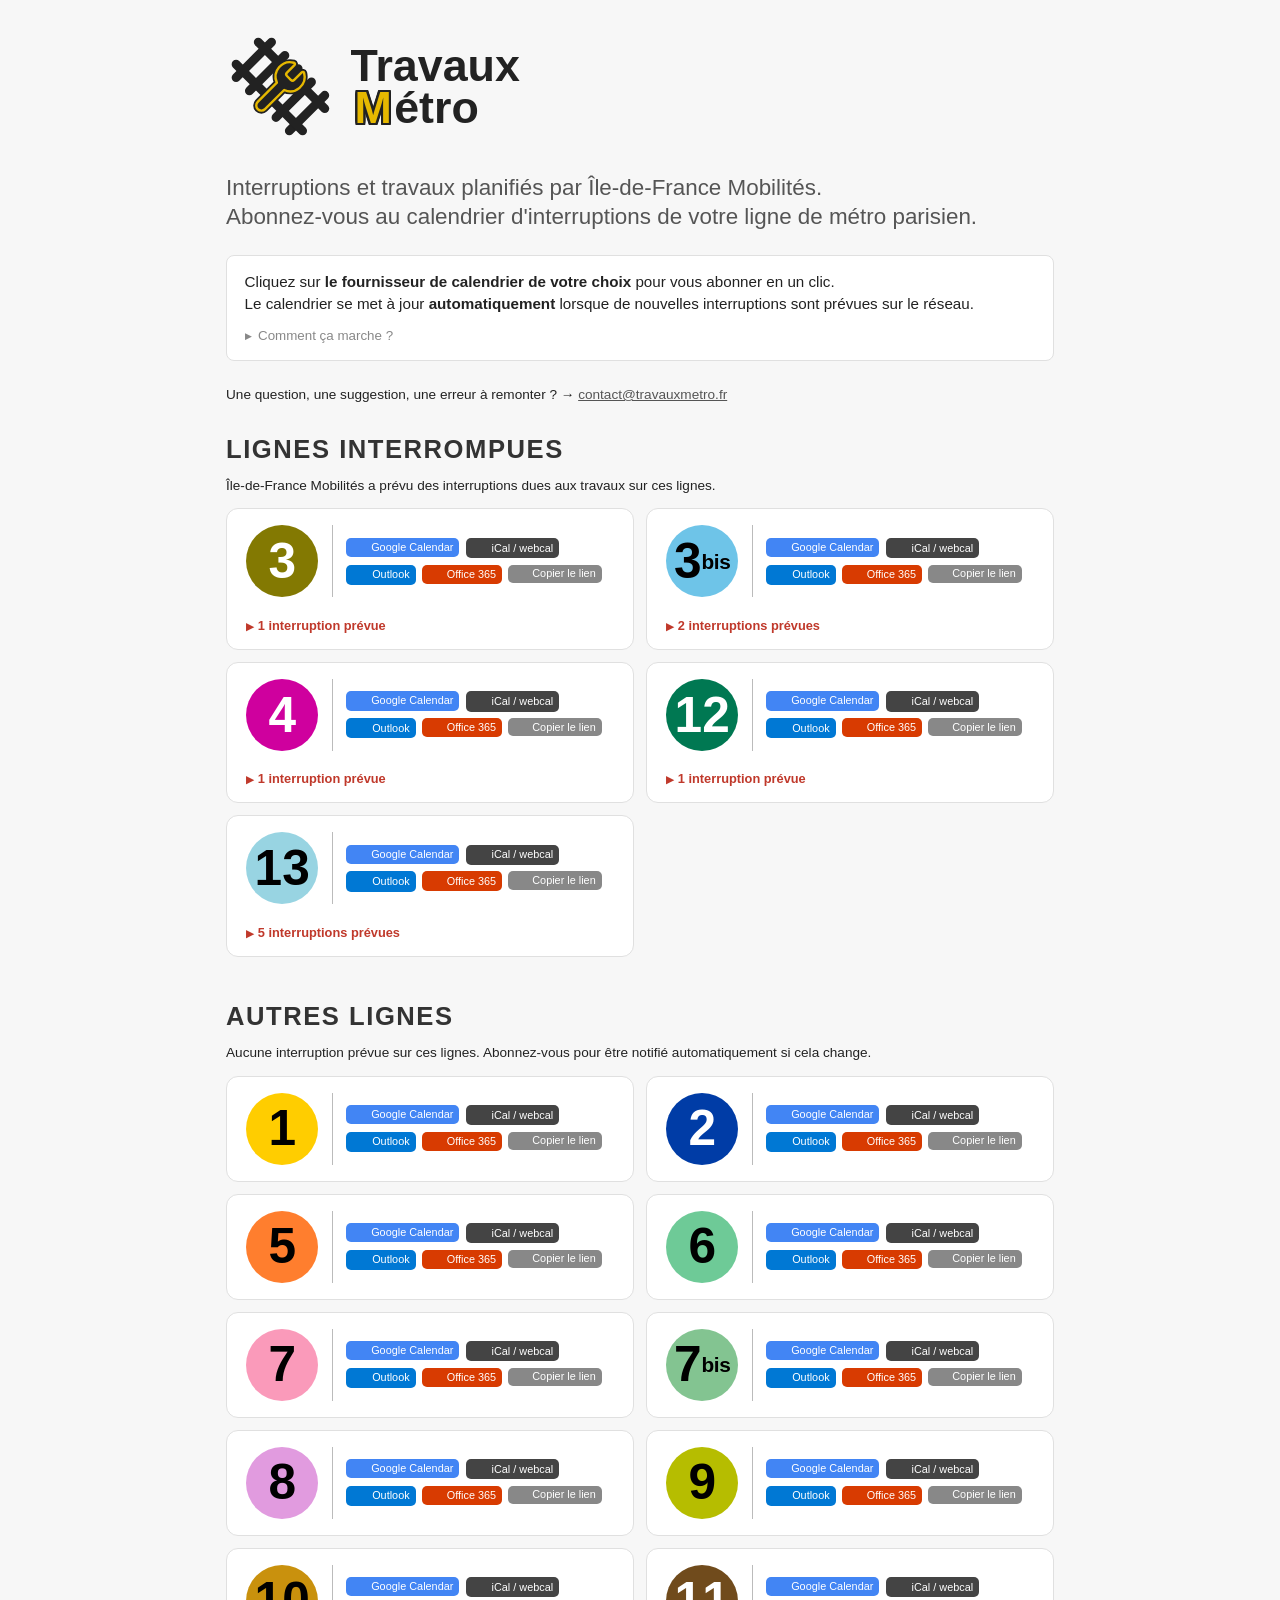
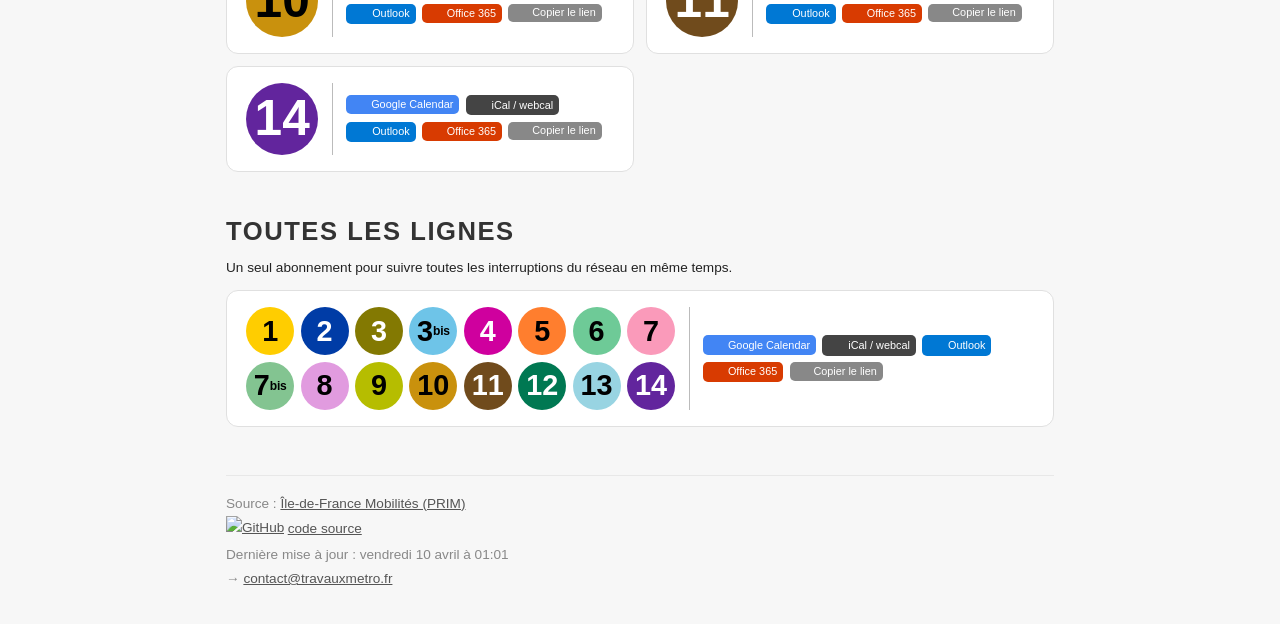
==== commit bdcf2653: "fix: French full date format in footer, nowrap, fix dateModified JSON-LD Co-Authored-By: Claude Sonn" ====
--- a/public/index.html
+++ b/public/index.html
@@ -143,7 +143,7 @@
       <div class="dis-dialog-body"><div class="cards">
           <div class="dis-card">
             <div class="card-title">Métro 3 : Travaux - Trafic interrompu</div>
-            <div class="period">📅 mer. 8 avril → mar. 12 mai</div><div class="stops"><img src="/favicon/favicon.svg" width="18" height="18" alt="" style="vertical-align:-4px;margin-right:.25em">Gallieni, Porte de Bagnolet, Gambetta</div><div class="message">Jusqu'au 12 mai inclus, le trafic est interrompu entre Gallieni et Gambetta en raison de travaux. Bus de remplacement.</div>
+            <div class="period">📅 mer. 8 avril → mar. 12 mai</div><div class="stops"><img src="/favicon/favicon.svg" width="18" height="18" alt="" style="vertical-align:-4px;margin-right:.25em">Gallieni, Gambetta, Porte de Bagnolet</div><div class="message">Jusqu'au 12 mai inclus, le trafic est interrompu entre Gallieni et Gambetta en raison de travaux. Bus de remplacement.</div>
           </div></div></div>
     </dialog>
     </div>
@@ -347,7 +347,7 @@
   <footer>
     <div>Source : <a href="https://prim.iledefrance-mobilites.fr">Île-de-France Mobilités (PRIM)</a></div>
     <div><a href="https://github.com/ggrelet/travauxmetro.fr"><img src="/icons/github.svg" width="14" height="14" alt="GitHub" style="vertical-align:middle;margin-right:.25em;margin-bottom:2px">code source</a></div>
-    <div>Dernière mise à jour des données : 2026-04-09 à 00:58</div>
+    <div>Dernière mise à jour : <span style="white-space:nowrap">vendredi 10 avril à 01:01</span></div>
     <div>→ <a href="mailto:contact@travauxmetro.fr">contact@travauxmetro.fr</a></div>
   </footer>
   <script>
